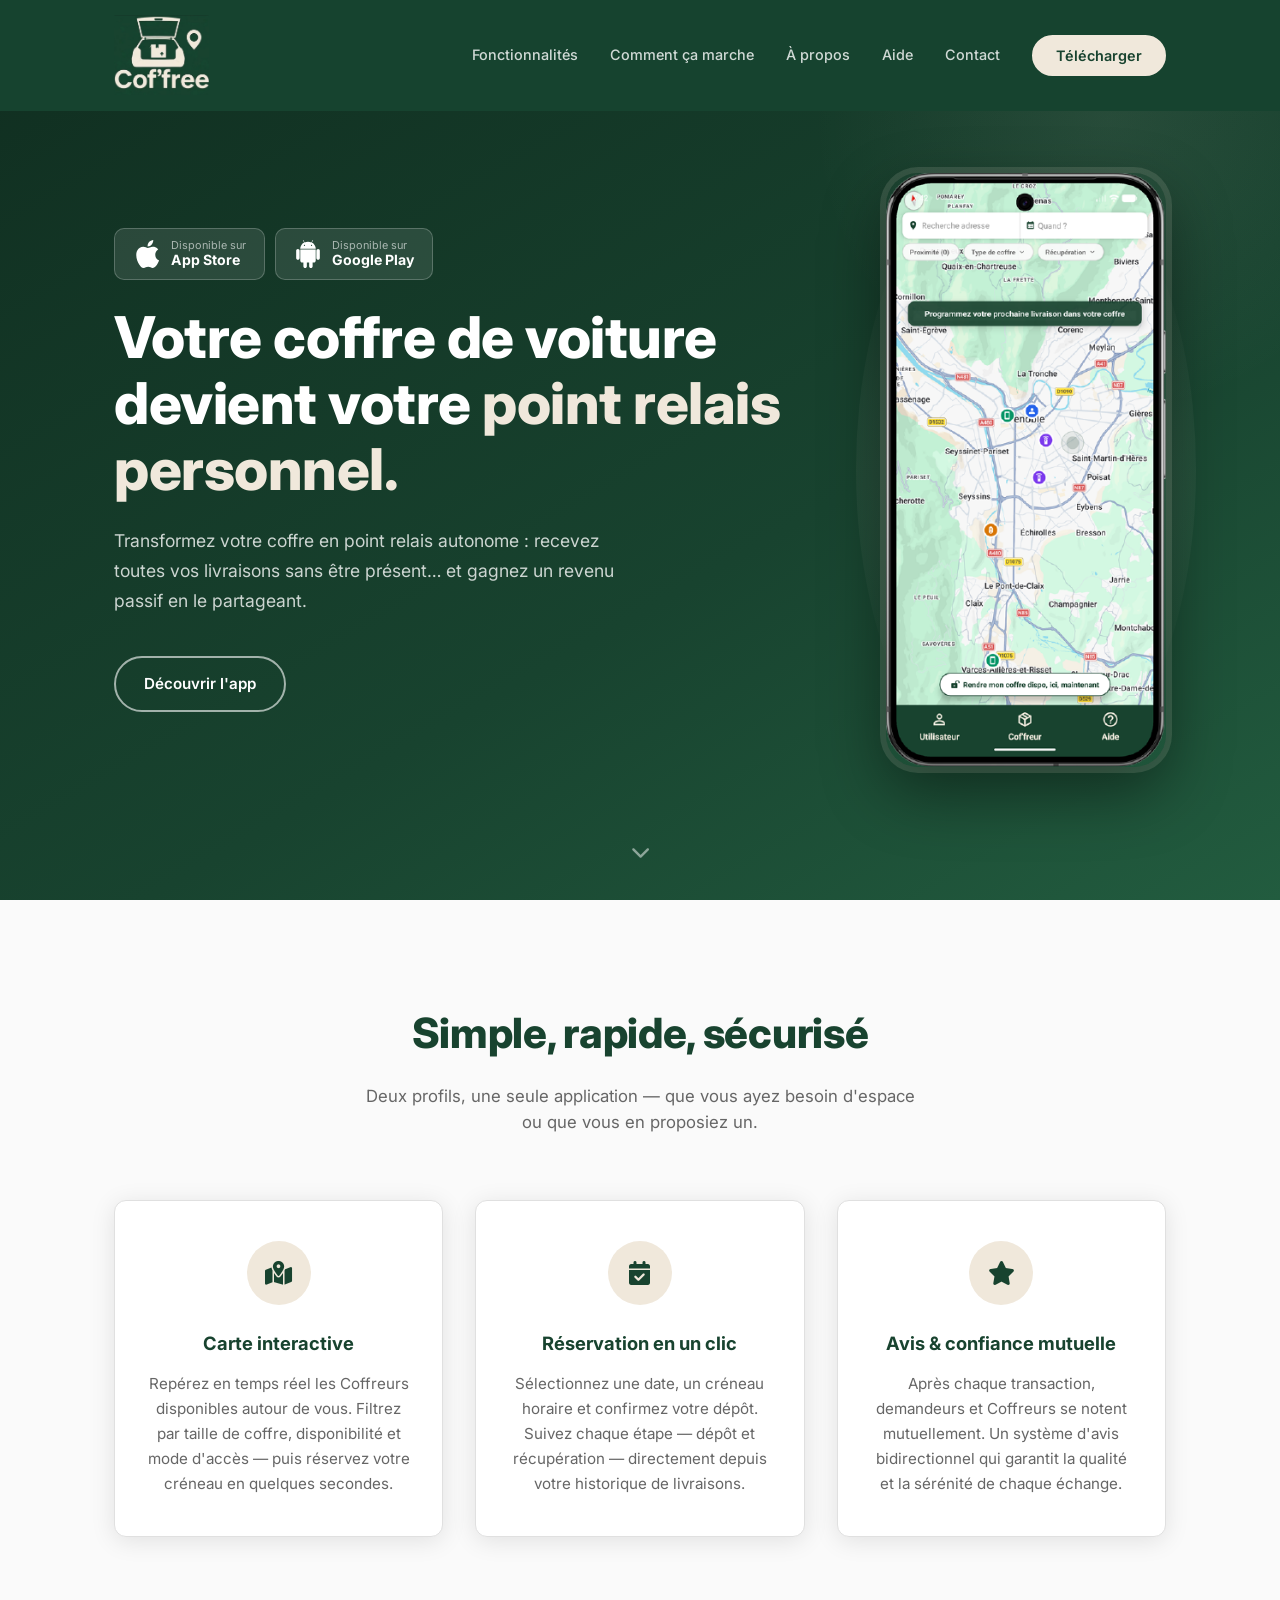
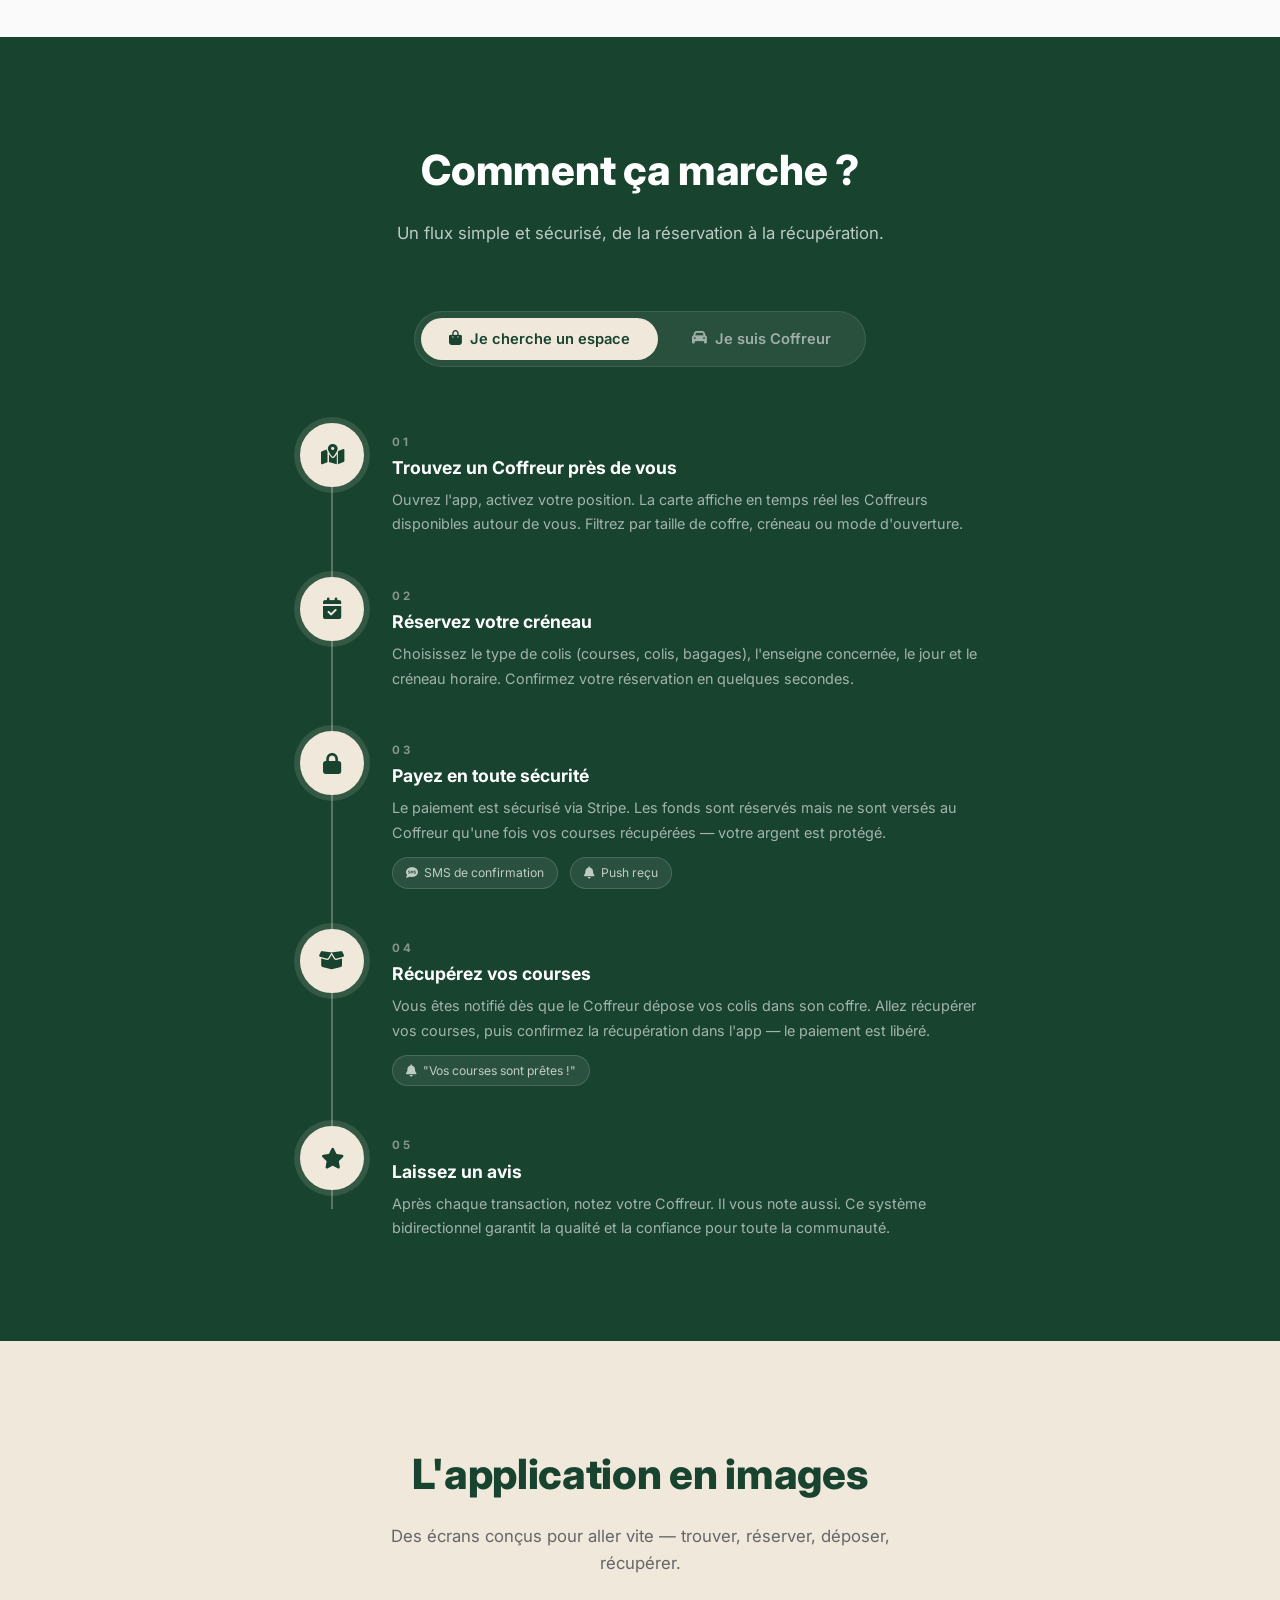
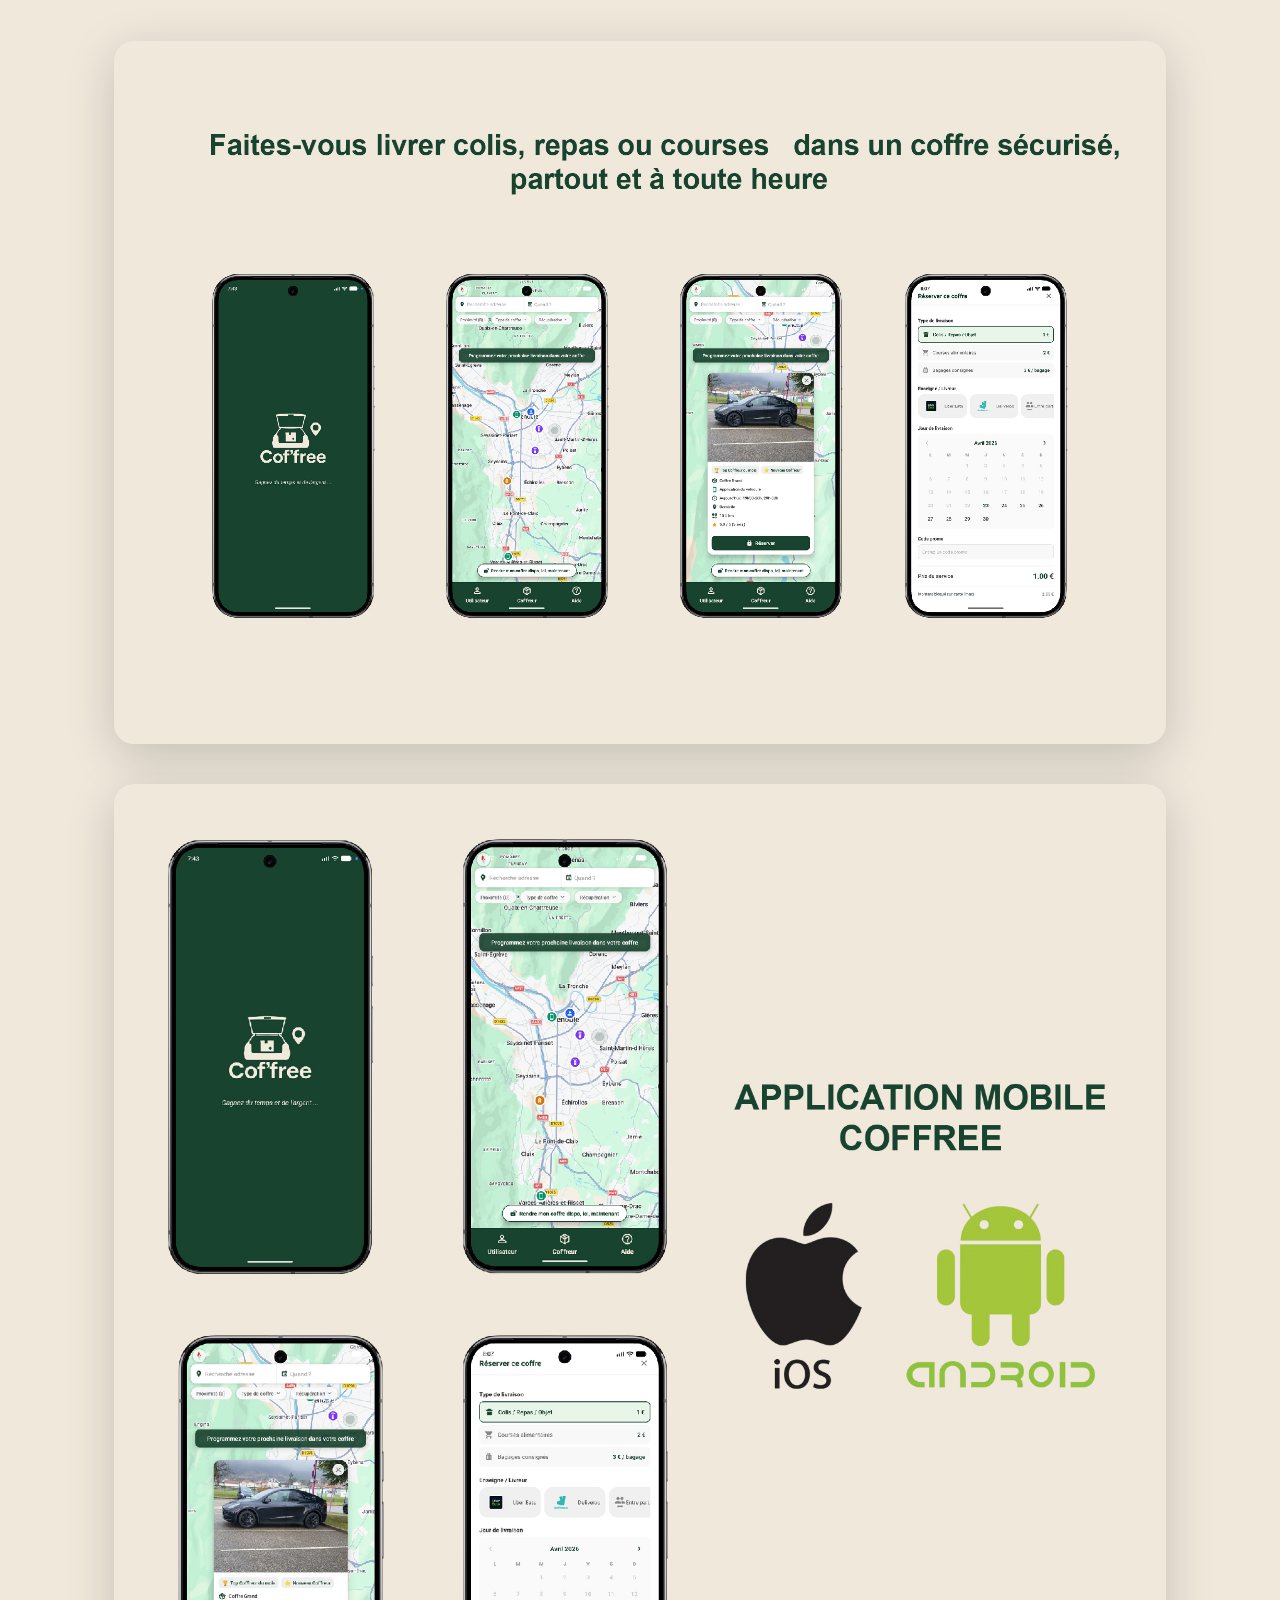
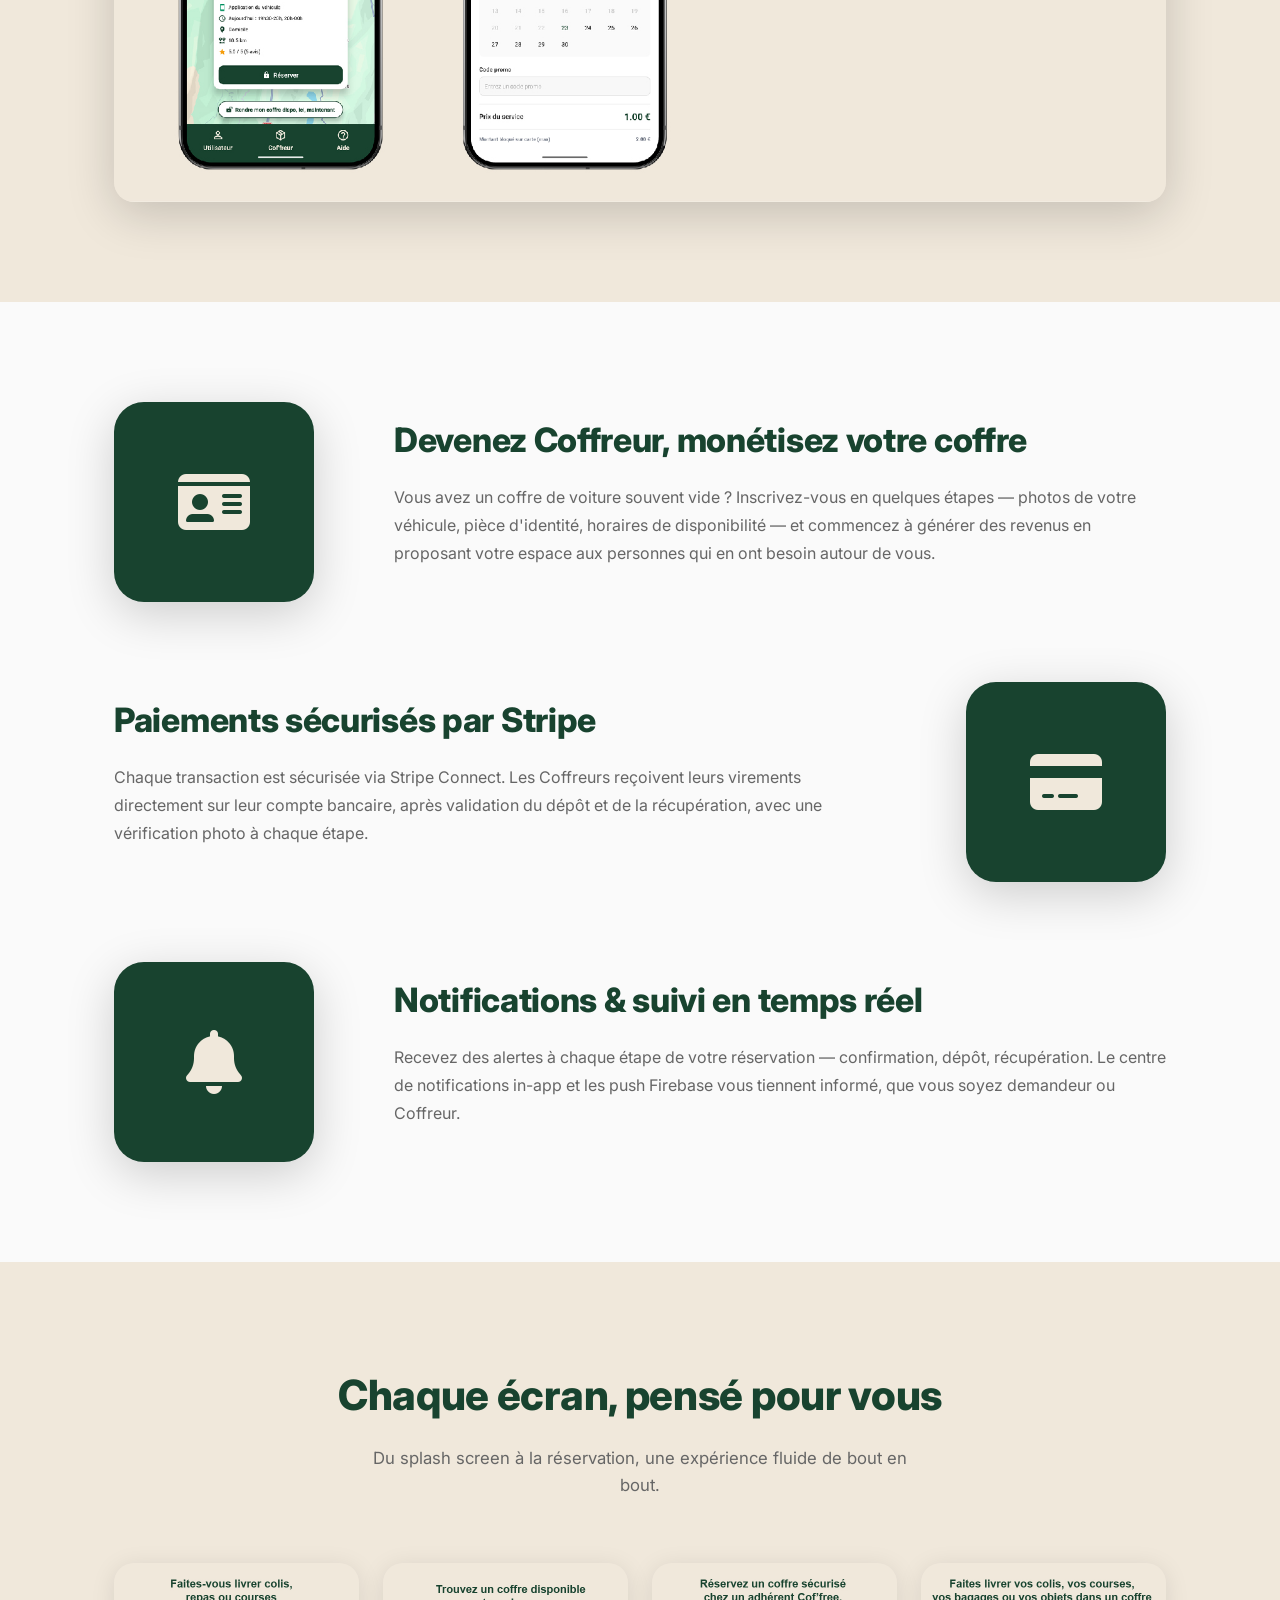
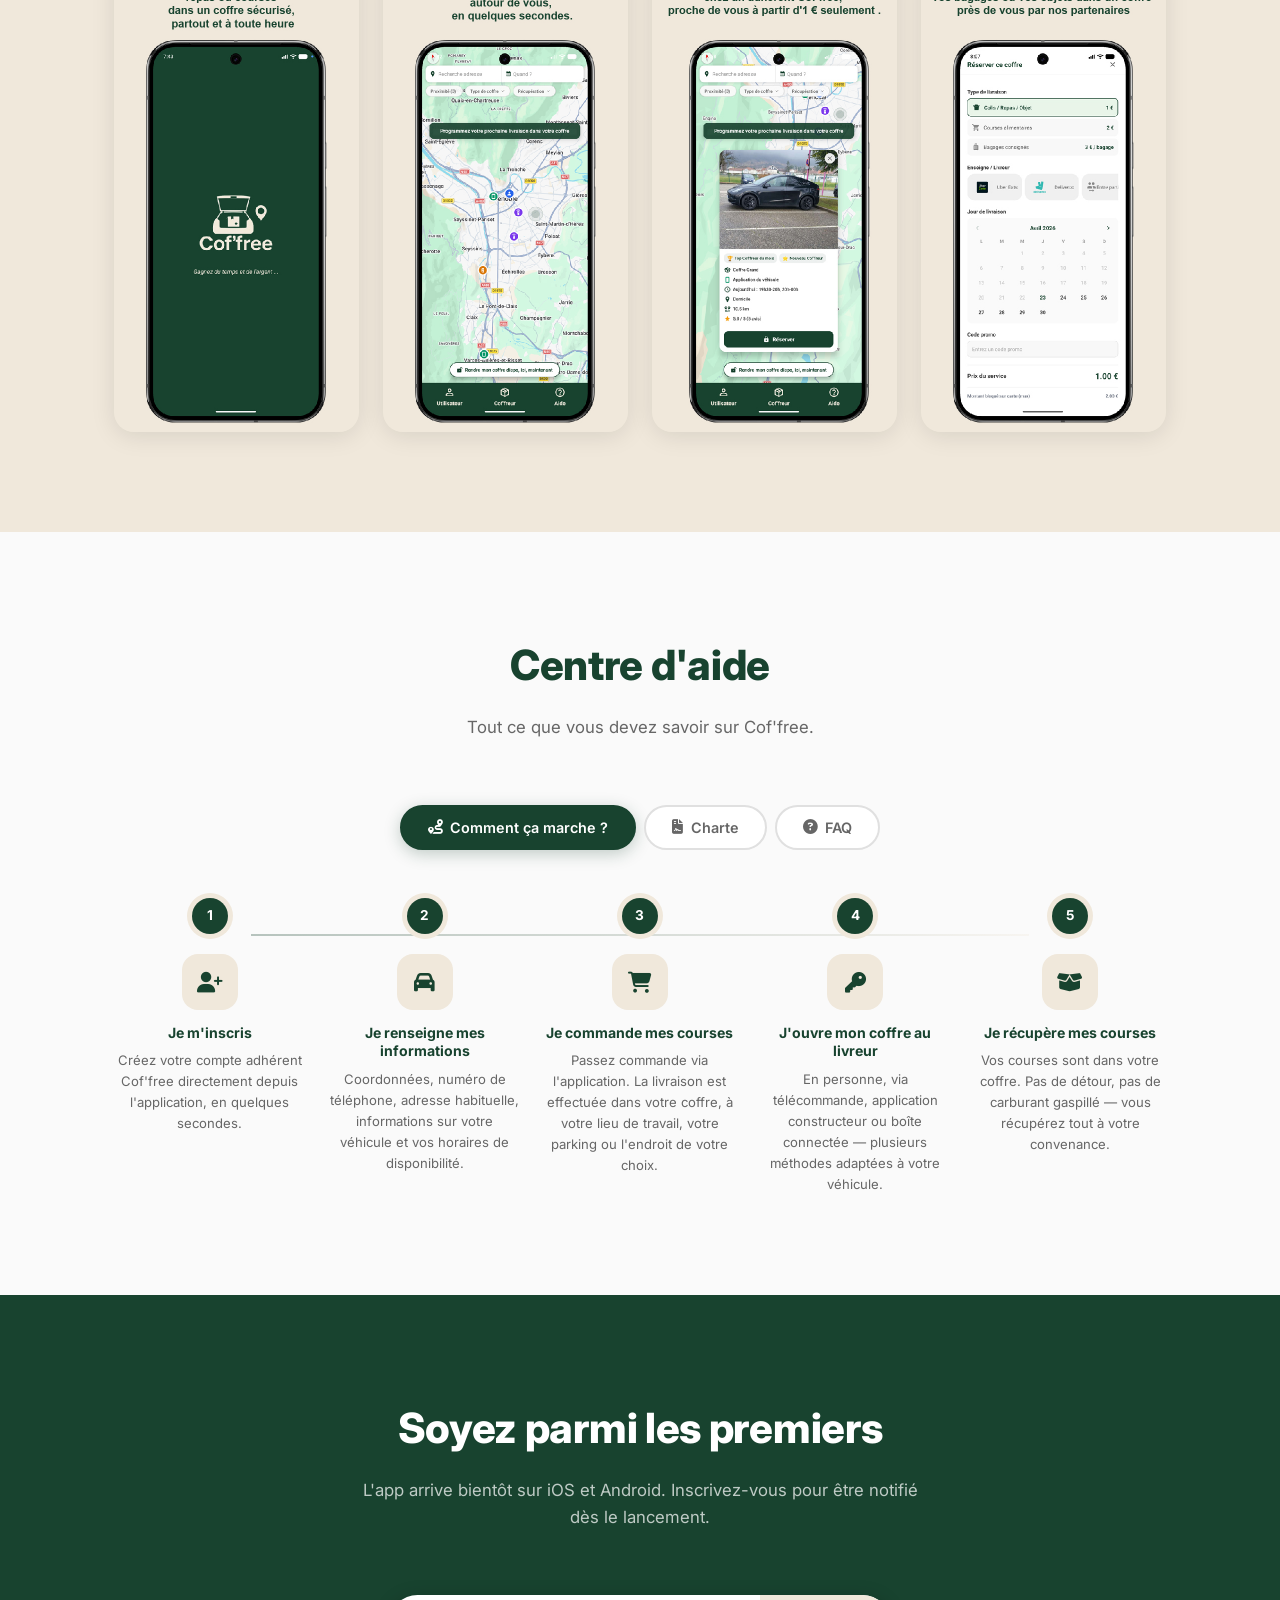
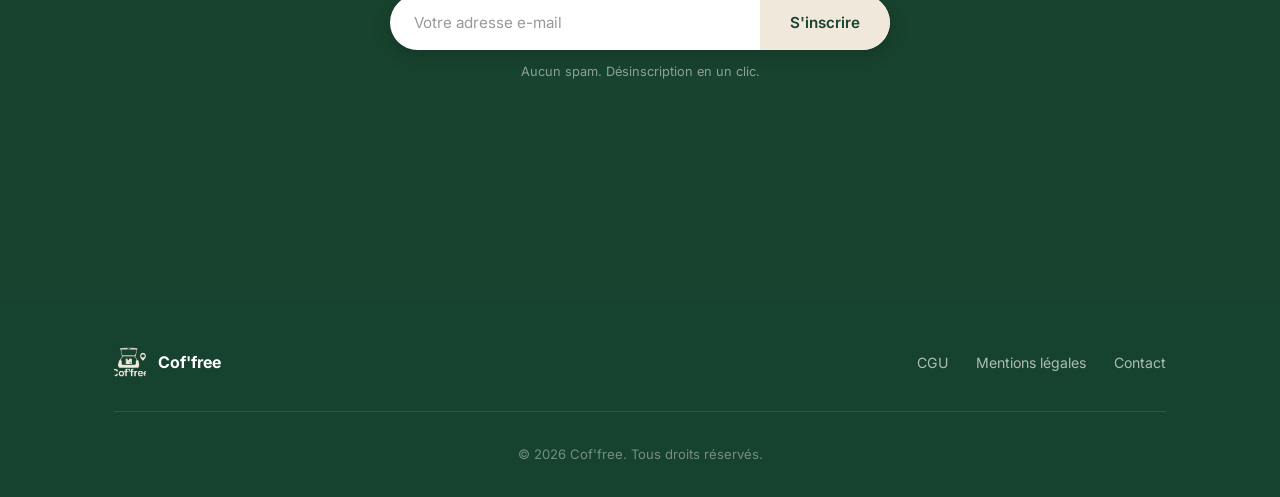
==== index.html @ 8c22b968 "AJOUTS : - Ajoute un script `start-local.sh` pour lancer un serveur HTTP local - Définit le port par" ====
<!DOCTYPE html>
<html lang="fr">
<head>
    <meta charset="UTF-8">
    <meta name="viewport" content="width=device-width, initial-scale=1.0">
    <meta name="description" content="Cof'free — L'application mobile qui connecte les personnes cherchant un espace de stockage temporaire avec des Coffreurs qui monnayent l'espace de leur coffre de voiture.">
    <title>Cof'free — Le coffre de voiture partagé</title>
    <link rel="icon" type="image/svg+xml" href="data:image/svg+xml,%3Csvg xmlns='http://www.w3.org/2000/svg' viewBox='0 0 32 32'%3E%3Crect width='32' height='32' rx='8' fill='%2316432f'/%3E%3Csvg x='4' y='2' width='24' height='28' viewBox='0 0 512 512' fill='%23f0e8db'%3E%3Cpath d='M256,100.174c-46.03,0-83.478,37.448-83.478,83.478S209.97,267.131,256,267.131s83.478-37.448,83.478-83.478S302.03,100.174,256,100.174z M256,233.74c-27.618,0-50.087-22.469-50.087-50.087c0-27.618,22.469-50.087,50.087-50.087c27.618,0,50.087,22.469,50.087,50.087C306.087,211.271,283.618,233.74,256,233.74z'/%3E%3Cpath d='M256,0C154.734,0,72.347,82.387,72.347,183.653c0,70.835,21.232,98.615,169.771,320.928c6.603,9.882,21.148,9.903,27.764,0c149.325-223.389,169.771-250.792,169.771-320.928C439.652,82.387,357.266,0,256,0z M256.001,465.261C122.631,265.788,105.74,241.56,105.74,183.653C105.739,100.799,173.146,33.391,256,33.391s150.261,67.407,150.261,150.261C406.261,239.551,393.41,259.681,256.001,465.261z'/%3E%3C/svg%3E%3C/svg%3E">
    <link rel="preconnect" href="https://fonts.googleapis.com">
    <link rel="preconnect" href="https://fonts.gstatic.com" crossorigin>
    <link href="https://fonts.googleapis.com/css2?family=Inter:wght@300;400;500;600;700;800&display=swap" rel="stylesheet">
    <link rel="stylesheet" href="https://cdnjs.cloudflare.com/ajax/libs/font-awesome/6.5.0/css/all.min.css" integrity="sha512-Avb2QiuDEEvB4bZJYdft2mNjVShBftLdPG8FJ0V7irTLQ8Uo0qcPxh4Plq7G5tGm0rU+1SPhVotteLpBERwTkw==" crossorigin="anonymous" referrerpolicy="no-referrer">
    <link rel="stylesheet" href="assets/css/style.css">
</head>
<body>

    <!-- ===== NAVIGATION ===== -->
    <nav id="nav">
        <div class="nav-inner">
            <a href="#" class="nav-logo">
                <img src="assets/images/logo.jpeg" alt="Cof'free">
            </a>
            <ul class="nav-links">
                <li><a href="#features">Fonctionnalités</a></li>
                <li><a href="#how-it-works">Comment ça marche</a></li>
                <li><a href="#about">À propos</a></li>
                <li><a href="#aide">Aide</a></li>
                <li><a href="#download">Contact</a></li>
            </ul>
            <button id="btn-telecharger" class="btn btn-nav">Télécharger</button>
            <button class="nav-toggle" aria-label="Menu" aria-expanded="false">
                <i class="fas fa-bars"></i>
            </button>
        </div>
    </nav>

    <!-- ===== HERO / BANNER ===== -->
    <section id="banner">
        <div class="banner-inner">
            <div class="banner-text">
                <div class="banner-eyebrow-row">
                    <div class="banner-store-badges">
                        <a href="https://apps.apple.com/fr/app/coffree/id6766796467" class="banner-store-badge" title="Disponible sur App Store" target="_blank" rel="noopener noreferrer">
                            <img src="assets/svg/apple-13.svg" alt="Apple iOS" class="banner-store-icon">
                            <div class="banner-store-text">
                                <small>Disponible sur</small>
                                <strong>App Store</strong>
                            </div>
                        </a>
                        <a href="https://play.google.com/store/apps/details?id=com.Coffree.myapp&hl=fr" class="banner-store-badge" title="Disponible sur Google Play" target="_blank" rel="noopener noreferrer">
                            <img src="assets/svg/android-logo-2.svg" alt="Android" class="banner-store-icon">
                            <div class="banner-store-text">
                                <small>Disponible sur</small>
                                <strong>Google Play</strong>
                            </div>
                        </a>
                    </div>
                </div>
                <h1>Votre coffre de voiture devient votre <span>point relais personnel.</span></h1>
                <p class="banner-sub">Transformez votre coffre en point relais autonome : recevez toutes vos livraisons sans être présent… et gagnez un revenu passif en le partageant.</p>
                <div class="banner-actions">
                    <a href="#features" class="btn btn-outline">Découvrir l'app</a>
                </div>
            </div>
            <div class="banner-visual">
                <div class="hero-screenshot-wrap">
                    <img
                        src="assets/images/visuels%20playstore%20coffree-07.png"
                        alt="Cof'free — carte interactive des Coffreurs"
                        class="hero-screenshot"
                    >
                    <div class="phone-glow"></div>
                </div>
            </div>
        </div>
        <a href="#features" class="scroll-hint"><i class="fas fa-chevron-down"></i></a>
    </section>

    <!-- ===== FEATURES — 3 colonnes ===== -->
    <section id="features" class="section section-light">
        <div class="container">
            <header class="section-header">
                <h2>Simple, rapide, sécurisé</h2>
                <p>Deux profils, une seule application — que vous ayez besoin d'espace ou que vous en proposiez un.</p>
            </header>
            <div class="features-grid">
                <article class="feature-card">
                    <div class="feature-icon"><i class="fas fa-map-marked-alt"></i></div>
                    <h3>Carte interactive</h3>
                    <p>Repérez en temps réel les Coffreurs disponibles autour de vous. Filtrez par taille de coffre, disponibilité et mode d'accès — puis réservez votre créneau en quelques secondes.</p>
                </article>
                <article class="feature-card">
                    <div class="feature-icon"><i class="fas fa-calendar-check"></i></div>
                    <h3>Réservation en un clic</h3>
                    <p>Sélectionnez une date, un créneau horaire et confirmez votre dépôt. Suivez chaque étape — dépôt et récupération — directement depuis votre historique de livraisons.</p>
                </article>
                <article class="feature-card">
                    <div class="feature-icon"><i class="fas fa-star"></i></div>
                    <h3>Avis & confiance mutuelle</h3>
                    <p>Après chaque transaction, demandeurs et Coffreurs se notent mutuellement. Un système d'avis bidirectionnel qui garantit la qualité et la sérénité de chaque échange.</p>
                </article>
            </div>
        </div>
    </section>

    <!-- ===== COMMENT ÇA MARCHE ===== -->
    <section id="how-it-works" class="section section-dark">
        <div class="container">
            <header class="section-header section-header-light">
                <h2>Comment ça marche ?</h2>
                <p>Un flux simple et sécurisé, de la réservation à la récupération.</p>
            </header>

            <div class="flow-tabs" role="tablist">
                <button class="flow-tab active" data-flow="demandeur" role="tab" aria-selected="true">
                    <i class="fas fa-shopping-bag"></i> Je cherche un espace
                </button>
                <button class="flow-tab" data-flow="coffreur" role="tab" aria-selected="false">
                    <i class="fas fa-car"></i> Je suis Coffreur
                </button>
            </div>

            <!-- Flux Demandeur -->
            <div class="flow-steps active" id="flow-demandeur" role="tabpanel">
                <div class="flow-step" data-delay="0">
                    <div class="flow-step-icon"><i class="fas fa-map-marked-alt"></i></div>
                    <div class="flow-step-content">
                        <span class="flow-step-num">01</span>
                        <h3>Trouvez un Coffreur près de vous</h3>
                        <p>Ouvrez l'app, activez votre position. La carte affiche en temps réel les Coffreurs disponibles autour de vous. Filtrez par taille de coffre, créneau ou mode d'ouverture.</p>
                    </div>
                </div>
                <div class="flow-step" data-delay="150">
                    <div class="flow-step-icon"><i class="fas fa-calendar-check"></i></div>
                    <div class="flow-step-content">
                        <span class="flow-step-num">02</span>
                        <h3>Réservez votre créneau</h3>
                        <p>Choisissez le type de colis (courses, colis, bagages), l'enseigne concernée, le jour et le créneau horaire. Confirmez votre réservation en quelques secondes.</p>
                    </div>
                </div>
                <div class="flow-step" data-delay="300">
                    <div class="flow-step-icon"><i class="fas fa-lock"></i></div>
                    <div class="flow-step-content">
                        <span class="flow-step-num">03</span>
                        <h3>Payez en toute sécurité</h3>
                        <p>Le paiement est sécurisé via Stripe. Les fonds sont réservés mais ne sont versés au Coffreur qu'une fois vos courses récupérées — votre argent est protégé.</p>
                        <span class="flow-notif"><i class="fas fa-sms"></i> SMS de confirmation</span>
                        <span class="flow-notif"><i class="fas fa-bell"></i> Push reçu</span>
                    </div>
                </div>
                <div class="flow-step" data-delay="450">
                    <div class="flow-step-icon"><i class="fas fa-box-open"></i></div>
                    <div class="flow-step-content">
                        <span class="flow-step-num">04</span>
                        <h3>Récupérez vos courses</h3>
                        <p>Vous êtes notifié dès que le Coffreur dépose vos colis dans son coffre. Allez récupérer vos courses, puis confirmez la récupération dans l'app — le paiement est libéré.</p>
                        <span class="flow-notif"><i class="fas fa-bell"></i> "Vos courses sont prêtes !"</span>
                    </div>
                </div>
                <div class="flow-step" data-delay="600">
                    <div class="flow-step-icon"><i class="fas fa-star"></i></div>
                    <div class="flow-step-content">
                        <span class="flow-step-num">05</span>
                        <h3>Laissez un avis</h3>
                        <p>Après chaque transaction, notez votre Coffreur. Il vous note aussi. Ce système bidirectionnel garantit la qualité et la confiance pour toute la communauté.</p>
                    </div>
                </div>
            </div>

            <!-- Flux Coffreur -->
            <div class="flow-steps" id="flow-coffreur" role="tabpanel">
                <div class="flow-step" data-delay="0">
                    <div class="flow-step-icon"><i class="fas fa-id-card"></i></div>
                    <div class="flow-step-content">
                        <span class="flow-step-num">01</span>
                        <h3>Inscrivez-vous en quelques étapes</h3>
                        <p>Photos de votre coffre, pièce d'identité, infos véhicule, disponibilités hebdomadaires et coordonnées bancaires via Stripe Connect. Votre dossier est envoyé pour validation.</p>
                    </div>
                </div>
                <div class="flow-step" data-delay="150">
                    <div class="flow-step-icon"><i class="fas fa-toggle-on"></i></div>
                    <div class="flow-step-content">
                        <span class="flow-step-num">02</span>
                        <h3>Activez votre coffre</h3>
                        <p>Une fois validé, activez ou désactivez votre coffre à tout moment depuis votre dashboard. Gérez votre planning hebdomadaire et ajoutez des créneaux exceptionnels ponctuels.</p>
                    </div>
                </div>
                <div class="flow-step" data-delay="300">
                    <div class="flow-step-icon"><i class="fas fa-bell"></i></div>
                    <div class="flow-step-content">
                        <span class="flow-step-num">03</span>
                        <h3>Recevez une réservation</h3>
                        <p>Un Demandeur réserve votre coffre. Vous êtes alerté instantanément. Consultez le détail de la livraison — jour, créneau, type de colis — directement dans l'application.</p>
                        <span class="flow-notif"><i class="fas fa-bell"></i> "Nouvelle réservation !"</span>
                        <span class="flow-notif"><i class="fas fa-sms"></i> SMS reçu</span>
                    </div>
                </div>
                <div class="flow-step" data-delay="450">
                    <div class="flow-step-icon"><i class="fas fa-box"></i></div>
                    <div class="flow-step-content">
                        <span class="flow-step-num">04</span>
                        <h3>Déposez les colis dans votre coffre</h3>
                        <p>Récupérez les courses, déposez-les dans votre coffre et validez le dépôt dans l'app avec une photo de confirmation. Le Demandeur est automatiquement prévenu.</p>
                    </div>
                </div>
                <div class="flow-step" data-delay="600">
                    <div class="flow-step-icon"><i class="fas fa-money-bill-wave"></i></div>
                    <div class="flow-step-content">
                        <span class="flow-step-num">05</span>
                        <h3>Recevez votre paiement</h3>
                        <p>Dès que le Demandeur confirme la récupération, le paiement Stripe est libéré automatiquement sur votre compte bancaire. Suivez vos revenus depuis votre dashboard.</p>
                        <span class="flow-notif"><i class="fas fa-money-bill-wave"></i> "Paiement libéré ! 💰"</span>
                    </div>
                </div>
            </div>
        </div>
    </section>

    <!-- ===== GRANDES IMAGES APP ===== -->
    <section id="app-preview" class="section section-beige">
        <div class="container">
            <header class="section-header">
                <h2>L'application en images</h2>
                <p>Des écrans conçus pour aller vite — trouver, réserver, déposer, récupérer.</p>
            </header>
            <div class="preview-large">
                <figure class="preview-large-item">
                    <img
                        src="assets/images/pr%C3%A9sentation/visuels%20en%20grand%20coffree-05.jpg"
                        alt="Cof'free — Faites-vous livrer colis, repas ou courses dans un coffre sécurisé"
                        loading="lazy"
                    >
                </figure>
                <figure class="preview-large-item">
                    <img
                        src="assets/images/pr%C3%A9sentation/visuels%20en%20grand%20coffree-06.jpg"
                        alt="Cof'free — Application mobile iOS et Android"
                        loading="lazy"
                    >
                </figure>
            </div>
        </div>
    </section>

    <!-- ===== HIGHLIGHTS — alternance gauche / droite ===== -->
    <section id="about" class="section section-light">
        <div class="container">

            <div class="highlight-row">
                <div class="highlight-visual">
                    <div class="highlight-card">
                        <i class="fas fa-id-card"></i>
                    </div>
                </div>
                <div class="highlight-text">
                    <h2>Devenez Coffreur, monétisez votre coffre</h2>
                    <p>Vous avez un coffre de voiture souvent vide ? Inscrivez-vous en quelques étapes — photos de votre véhicule, pièce d'identité, horaires de disponibilité — et commencez à générer des revenus en proposant votre espace aux personnes qui en ont besoin autour de vous.</p>
                </div>
            </div>

            <div class="highlight-row reverse">
                <div class="highlight-visual">
                    <div class="highlight-card">
                        <i class="fas fa-credit-card"></i>
                    </div>
                </div>
                <div class="highlight-text">
                    <h2>Paiements sécurisés par Stripe</h2>
                    <p>Chaque transaction est sécurisée via Stripe Connect. Les Coffreurs reçoivent leurs virements directement sur leur compte bancaire, après validation du dépôt et de la récupération, avec une vérification photo à chaque étape.</p>
                </div>
            </div>

            <div class="highlight-row">
                <div class="highlight-visual">
                    <div class="highlight-card">
                        <i class="fas fa-bell"></i>
                    </div>
                </div>
                <div class="highlight-text">
                    <h2>Notifications & suivi en temps réel</h2>
                    <p>Recevez des alertes à chaque étape de votre réservation — confirmation, dépôt, récupération. Le centre de notifications in-app et les push Firebase vous tiennent informé, que vous soyez demandeur ou Coffreur.</p>
                </div>
            </div>


        </div>
    </section>

    <!-- ===== SCREENSHOTS PETITS ===== -->
    <section id="screenshots" class="section section-beige">
        <div class="container">
            <header class="section-header">
                <h2>Chaque écran, pensé pour vous</h2>
                <p>Du splash screen à la réservation, une expérience fluide de bout en bout.</p>
            </header>
            <div class="screenshots-row">
                <figure class="screenshot-item">
                    <img
                        src="assets/images/pr%C3%A9sentation/visuels%20playstore%20coffree-01.jpg"
                        alt="Cof'free — écran d'accueil"
                        loading="lazy"
                    >
                </figure>
                <figure class="screenshot-item">
                    <img
                        src="assets/images/pr%C3%A9sentation/visuels%20playstore%20coffree-02.jpg"
                        alt="Cof'free — carte des Coffreurs"
                        loading="lazy"
                    >
                </figure>
                <figure class="screenshot-item">
                    <img
                        src="assets/images/pr%C3%A9sentation/visuels%20playstore%20coffree-03.jpg"
                        alt="Cof'free — détail d'un coffre"
                        loading="lazy"
                    >
                </figure>
                <figure class="screenshot-item">
                    <img
                        src="assets/images/pr%C3%A9sentation/visuels%20playstore%20coffree-04.jpg"
                        alt="Cof'free — réservation"
                        loading="lazy"
                    >
                </figure>
            </div>
        </div>
    </section>

    <!-- ===== AIDE — 3 ONGLETS ===== -->
    <section id="aide" class="section section-light">
        <div class="container">
            <header class="section-header">
                <h2>Centre d'aide</h2>
                <p>Tout ce que vous devez savoir sur Cof'free.</p>
            </header>

            <div class="help-tabs" role="tablist">
                <button class="help-tab active" data-help="howto" role="tab" aria-selected="true">
                    <i class="fas fa-route"></i> Comment ça marche ?
                </button>
                <button class="help-tab" data-help="charte" role="tab" aria-selected="false">
                    <i class="fas fa-file-contract"></i> Charte
                </button>
                <button class="help-tab" data-help="faq" role="tab" aria-selected="false">
                    <i class="fas fa-question-circle"></i> FAQ
                </button>
            </div>

            <!-- ===== ONGLET 1 : Comment ça marche ? ===== -->
            <div class="help-panel active" id="help-howto" role="tabpanel">
                <div class="howto-steps">

                    <div class="howto-step">
                        <div class="howto-num">1</div>
                        <div class="howto-body">
                            <div class="howto-icon"><i class="fas fa-user-plus"></i></div>
                            <h3>Je m'inscris</h3>
                            <p>Créez votre compte adhérent Cof'free directement depuis l'application, en quelques secondes.</p>
                        </div>
                    </div>

                    <div class="howto-step">
                        <div class="howto-num">2</div>
                        <div class="howto-body">
                            <div class="howto-icon"><i class="fas fa-car"></i></div>
                            <h3>Je renseigne mes informations</h3>
                            <p>Coordonnées, numéro de téléphone, adresse habituelle, informations sur votre véhicule et vos horaires de disponibilité.</p>
                        </div>
                    </div>

                    <div class="howto-step">
                        <div class="howto-num">3</div>
                        <div class="howto-body">
                            <div class="howto-icon"><i class="fas fa-shopping-cart"></i></div>
                            <h3>Je commande mes courses</h3>
                            <p>Passez commande via l'application. La livraison est effectuée dans votre coffre, à votre lieu de travail, votre parking ou l'endroit de votre choix.</p>
                        </div>
                    </div>

                    <div class="howto-step">
                        <div class="howto-num">4</div>
                        <div class="howto-body">
                            <div class="howto-icon"><i class="fas fa-key"></i></div>
                            <h3>J'ouvre mon coffre au livreur</h3>
                            <p>En personne, via télécommande, application constructeur ou boîte connectée — plusieurs méthodes adaptées à votre véhicule.</p>
                        </div>
                    </div>

                    <div class="howto-step">
                        <div class="howto-num">5</div>
                        <div class="howto-body">
                            <div class="howto-icon"><i class="fas fa-box-open"></i></div>
                            <h3>Je récupère mes courses</h3>
                            <p>Vos courses sont dans votre coffre. Pas de détour, pas de carburant gaspillé — vous récupérez tout à votre convenance.</p>
                        </div>
                    </div>

                </div>
            </div>

            <!-- ===== ONGLET 2 : Charte ===== -->
            <div class="help-panel" id="help-charte" role="tabpanel">
                <div class="charte-grid">

                    <div class="charte-card">
                        <div class="charte-card-header">
                            <span class="charte-emoji">🚗</span>
                            <h3>Avant mes livraisons</h3>
                        </div>
                        <ul class="charte-list">
                            <li>
                                <strong>Je fournis des informations exactes</strong>
                                <span>1 seul compte par personne, identité réelle, infos véhicule fiables et à jour.</span>
                            </li>
                            <li>
                                <strong>Je prépare mon véhicule</strong>
                                <span>Coffre vidé et accessible, ouverture à distance activée et fonctionnelle.</span>
                            </li>
                            <li>
                                <strong>Je choisis un emplacement adapté</strong>
                                <span>Stationnement autorisé, sécurisé et facilement accessible pour le livreur.</span>
                            </li>
                        </ul>
                    </div>

                    <div class="charte-card">
                        <div class="charte-card-header">
                            <span class="charte-emoji">📦</span>
                            <h3>Pendant mes livraisons</h3>
                        </div>
                        <ul class="charte-list">
                            <li>
                                <strong>Je respecte les créneaux</strong>
                                <span>Véhicule disponible à l'heure, mise à jour immédiate en cas de déplacement.</span>
                            </li>
                            <li>
                                <strong>Je facilite le travail du livreur</strong>
                                <span>Instructions claires dans l'app, coffre vidé et prêt à recevoir la commande.</span>
                            </li>
                            <li>
                                <strong>Je respecte la confidentialité</strong>
                                <span>Pas de contact direct avec le livreur en dehors du cadre de la livraison.</span>
                            </li>
                        </ul>
                    </div>

                    <div class="charte-card">
                        <div class="charte-card-header">
                            <span class="charte-emoji">🔒</span>
                            <h3>Après mes livraisons</h3>
                        </div>
                        <ul class="charte-list">
                            <li>
                                <strong>Je vérifie ma commande rapidement</strong>
                                <span>Confirmation dans l'app, tout incident signalé directement au commerçant.</span>
                            </li>
                            <li>
                                <strong>Je respecte les livreurs</strong>
                                <span>Évaluation honnête et compréhension de leur procédure de livraison.</span>
                            </li>
                            <li>
                                <strong>Je protège les données des livreurs</strong>
                                <span>Aucune conservation d'informations personnelles hors de l'application.</span>
                            </li>
                        </ul>
                    </div>

                    <div class="charte-card">
                        <div class="charte-card-header">
                            <span class="charte-emoji">🛡️</span>
                            <h3>Sécurité et responsabilité</h3>
                        </div>
                        <ul class="charte-list">
                            <li>
                                <strong>Je suis responsable de mon véhicule</strong>
                                <span>Coffre en bon état, chaîne du froid maintenue pour les produits surgelés.</span>
                            </li>
                            <li>
                                <strong>Je respecte les règles du site</strong>
                                <span>Règlement de l'entreprise, du campus ou du parking respecté en tout temps.</span>
                            </li>
                        </ul>
                    </div>

                </div>
            </div>

            <!-- ===== ONGLET 3 : FAQ ===== -->
            <div class="help-panel" id="help-faq" role="tabpanel">
                <div class="faq-list">

                    <details class="faq-item">
                        <summary><span>Comment fonctionne Cof'free ?</span><i class="fas fa-chevron-down"></i></summary>
                        <div class="faq-body">
                            <p>Cof'free met en relation des personnes cherchant un espace de stockage temporaire pour leurs courses ou colis avec des Coffreurs — des propriétaires de coffres de voiture qui monnayent leur espace inutilisé. Vous réservez un créneau, le Coffreur dépose vos courses dans son coffre, et vous les récupérez à votre convenance.</p>
                        </div>
                    </details>

                    <details class="faq-item">
                        <summary><span>Comment le livreur a-t-il accès à mon coffre ?</span><i class="fas fa-chevron-down"></i></summary>
                        <div class="faq-body">
                            <p>Plusieurs méthodes sont disponibles selon votre véhicule :</p>
                            <ul>
                                <li><strong>En personne</strong> — vous êtes présent pour ouvrir vous-même.</li>
                                <li><strong>Télécommande</strong> — vous ouvrez à distance via votre télécommande.</li>
                                <li><strong>Application constructeur</strong> — via l'app officielle de votre marque (Tesla, BMW, etc.).</li>
                                <li><strong>Boîte connectée</strong> — un dispositif tiers installé sur votre véhicule.</li>
                                <li><strong>Accès partagé</strong> — vous déléguez temporairement l'accès via l'application.</li>
                            </ul>
                        </div>
                    </details>

                    <details class="faq-item">
                        <summary><span>Comment le livreur sait-il quelle méthode utiliser ?</span><i class="fas fa-chevron-down"></i></summary>
                        <div class="faq-body">
                            <p>Lors de votre inscription, vous renseignez votre méthode d'ouverture préférée dans votre profil. Ces informations sont transmises au Coffreur au moment de la livraison.</p>
                        </div>
                    </details>

                    <details class="faq-item">
                        <summary><span>Est-ce sécurisé ?</span><i class="fas fa-chevron-down"></i></summary>
                        <div class="faq-body">
                            <p>Oui. Tous les Coffreurs sont vérifiés (pièce d'identité, véhicule). Les paiements sont sécurisés via Stripe. L'accès à votre coffre n'est accordé que pendant le créneau réservé, et une photo de confirmation est prise à chaque dépôt.</p>
                        </div>
                    </details>

                    <details class="faq-item">
                        <summary><span>Dois-je être près de ma voiture ?</span><i class="fas fa-chevron-down"></i></summary>
                        <div class="faq-body">
                            <p>Pas nécessairement. Si vous utilisez une méthode d'ouverture à distance (app constructeur, boîte connectée), vous pouvez ouvrir votre coffre depuis n'importe où. Si vous optez pour la présence physique, il faudra simplement être disponible sur le créneau choisi.</p>
                        </div>
                    </details>

                    <details class="faq-item">
                        <summary><span>Comment le livreur trouve mon véhicule ?</span><i class="fas fa-chevron-down"></i></summary>
                        <div class="faq-body">
                            <p>Vous renseignez dans l'app l'emplacement exact de votre véhicule (adresse, parking, étage, numéro de place). Ces informations sont communiquées au Coffreur au moment de la livraison.</p>
                        </div>
                    </details>

                    <details class="faq-item">
                        <summary><span>Que se passe-t-il si je déplace ma voiture ?</span><i class="fas fa-chevron-down"></i></summary>
                        <div class="faq-body">
                            <p>Mettez à jour l'emplacement de votre véhicule dans l'app dès que possible. En cas d'indisponibilité, signalez-le avant le créneau pour éviter tout problème. Le Coffreur sera notifié automatiquement.</p>
                        </div>
                    </details>

                    <details class="faq-item">
                        <summary><span>Le livreur peut-il voir mes informations personnelles ?</span><i class="fas fa-chevron-down"></i></summary>
                        <div class="faq-body">
                            <p>Non. Le Coffreur n'a accès qu'aux informations strictement nécessaires à la livraison : emplacement du véhicule, méthode d'ouverture et créneau horaire. Vos données personnelles sont protégées conformément au RGPD.</p>
                        </div>
                    </details>

                    <details class="faq-item">
                        <summary><span>Que faire si mon coffre est plein avant la livraison ?</span><i class="fas fa-chevron-down"></i></summary>
                        <div class="faq-body">
                            <p>Videz votre coffre avant le créneau de livraison. Si ce n'est pas possible, signalez-le dans l'app pour modifier ou annuler la réservation. Des annulations répétées peuvent impacter votre évaluation.</p>
                        </div>
                    </details>

                    <details class="faq-item">
                        <summary><span>Puis-je recevoir des produits frais ou surgelés ?</span><i class="fas fa-chevron-down"></i></summary>
                        <div class="faq-body">
                            <p>Oui, sous conditions. Vous êtes responsable du maintien de la chaîne du froid dans votre coffre. Assurez-vous d'être disponible rapidement après la livraison pour récupérer vos produits frais ou congelés.</p>
                        </div>
                    </details>

                    <details class="faq-item">
                        <summary><span>Que faire en cas de problème avec ma commande ?</span><i class="fas fa-chevron-down"></i></summary>
                        <div class="faq-body">
                            <p>Signalez le problème directement depuis l'app via la section Litige. Décrivez l'incident et joignez des photos si nécessaire. Notre équipe examine chaque litige sous 48h et un remboursement Stripe est possible si le problème est avéré.</p>
                        </div>
                    </details>

                </div>
            </div>

        </div>
    </section>

    <!-- ===== DOWNLOAD / INSCRIPTION CTA ===== -->
    <section id="download" class="section section-dark">
        <div class="container">
            <header class="section-header section-header-light">
                <h2>Soyez parmi les premiers</h2>
                <p>L'app arrive bientôt sur iOS et Android. Inscrivez-vous pour être notifié dès le lancement.</p>
            </header>
            <form class="signup-form" id="signupForm" novalidate>
                <div class="signup-fields">
                    <input type="email" name="email" placeholder="Votre adresse e-mail" required autocomplete="email">
                    <button type="submit" class="btn btn-cta">S'inscrire</button>
                </div>
                <p class="signup-note">Aucun spam. Désinscription en un clic.</p>
            </form>
            <div class="store-badges">
                <a href="https://apps.apple.com/fr/app/coffree/id6766796467" class="store-badge" title="Disponible sur App Store" target="_blank" rel="noopener noreferrer">
                    <img src="assets/svg/apple-13.svg" alt="Apple iOS" class="store-icon">
                    <div class="store-text">
                        <small>Disponible sur</small>
                        <strong>App Store</strong>
                    </div>
                </a>
                <a href="https://play.google.com/store/apps/details?id=com.Coffree.myapp&hl=fr" class="store-badge" title="Disponible sur Google Play" target="_blank" rel="noopener noreferrer">
                    <img src="assets/svg/android-logo-2.svg" alt="Android" class="store-icon">
                    <div class="store-text">
                        <small>Disponible sur</small>
                        <strong>Google Play</strong>
                    </div>
                </a>
            </div>
        </div>
    </section>

    <!-- ===== FOOTER ===== -->
    <footer id="footer">
        <div class="container">
            <div class="footer-inner">
                <div class="footer-brand">
                    <img src="assets/images/logo.jpeg" alt="Cof'free" class="footer-logo">
                    <span>Cof'free</span>
                </div>
                <ul class="footer-links">
                    <li><a href="policy.html">CGU</a></li>
                    <li><a href="#">Mentions légales</a></li>
                    <li><a href="#download">Contact</a></li>
                </ul>
            </div>
            <p class="footer-copy">&copy; 2026 Cof'free. Tous droits réservés.</p>
        </div>
    </footer>

    <!-- Mobile Nav Panel -->
    <div id="navPanel" aria-hidden="true">
        <div class="navpanel-inner">
            <button class="navpanel-close" aria-label="Fermer le menu"><i class="fas fa-times"></i></button>
            <nav>
                <a href="#features">Fonctionnalités</a>
                <a href="#how-it-works">Comment ça marche</a>
                <a href="#about">À propos</a>
                <a href="#aide">Aide</a>
                <a href="#download">Contact</a>
                <button id="btn-telecharger-mobile" class="navpanel-cta">Télécharger</button>
            </nav>
        </div>
    </div>
    <div id="navOverlay"></div>

    <!-- Modal Télécharger -->
    <div id="modal-telecharger" class="modal-overlay" role="dialog" aria-modal="true" aria-labelledby="modal-title">
        <div class="modal-box">
            <button class="modal-close" id="modal-close-btn" aria-label="Fermer">&times;</button>
            <p id="modal-title" class="modal-title">Vous souhaitez l'application sur&nbsp;?</p>
            <div class="modal-store-badges">
                <a href="https://apps.apple.com/fr/app/coffree/id6766796467" class="banner-store-badge" title="Disponible sur App Store" target="_blank" rel="noopener noreferrer">
                    <img src="assets/svg/apple-13.svg" alt="Apple iOS" class="banner-store-icon">
                    <div class="banner-store-text">
                        <small>Disponible sur</small>
                        <strong>App Store</strong>
                    </div>
                </a>
                <a href="https://play.google.com/store/apps/details?id=com.Coffree.myapp&hl=fr" class="banner-store-badge" title="Disponible sur Google Play" target="_blank" rel="noopener noreferrer">
                    <img src="assets/svg/android-logo-2.svg" alt="Android" class="banner-store-icon">
                    <div class="banner-store-text">
                        <small>Disponible sur</small>
                        <strong>Google Play</strong>
                    </div>
                </a>
            </div>
        </div>
    </div>

    <script src="assets/js/main.js"></script>
</body>
</html>
---- assets/css/style.css ----
/* =============================================
   COF'FREE — CSS
   Charte : #18432f (vert), #f0e8db (beige)
   Inspiré du template Alpha par HTML5 UP
   ============================================= */

/* === RESET & BASE === */
*, *::before, *::after {
    margin: 0;
    padding: 0;
    box-sizing: border-box;
}

:root {
    --primary:      #18432f;
    --primary-dark: #102e20;
    --primary-light:#225c3f;
    --secondary:    #f0e8db;
    --white:        #ffffff;
    --black:        #000000;
    --bg:           #fafafa;
    --border:       #e0e0e0;
    --text-dark:    #333333;
    --grey:         #999999;
    --dark-grey:    #666666;
    --light-grey:   #cccccc;
    --highlight:    #FFD700;
    --error:        #b00020;
    --radius:       12px;
    --shadow:       0 4px 24px rgba(0,0,0,0.10);
    --shadow-lg:    0 12px 48px rgba(0,0,0,0.18);
    --transition:   0.3s ease;
}

html {
    scroll-behavior: smooth;
}

body {
    font-family: 'Inter', 'Segoe UI', sans-serif;
    background: var(--bg);
    color: var(--text-dark);
    font-size: 16px;
    line-height: 1.6;
    overflow-x: hidden;
}

img { max-width: 100%; display: block; }
a { text-decoration: none; color: inherit; }
ul { list-style: none; }

/* =============================================
   UTILITAIRES
   ============================================= */

.container {
    width: 100%;
    max-width: 1100px;
    margin: 0 auto;
    padding: 0 24px;
}

/* Boutons */
.btn {
    display: inline-flex;
    align-items: center;
    gap: 8px;
    padding: 14px 28px;
    border-radius: 50px;
    font-family: inherit;
    font-size: 0.95rem;
    font-weight: 600;
    cursor: pointer;
    border: 2px solid transparent;
    transition: background var(--transition), color var(--transition),
                border-color var(--transition), transform var(--transition),
                box-shadow var(--transition);
}

.btn:focus-visible {
    outline: 3px solid var(--highlight);
    outline-offset: 3px;
}

.btn-primary {
    background: var(--primary);
    color: var(--white);
    border-color: var(--primary);
}
.btn-primary:hover {
    background: var(--primary-dark);
    border-color: var(--primary-dark);
    transform: translateY(-2px);
    box-shadow: 0 6px 20px rgba(24,67,47,0.35);
}

.btn-outline {
    background: transparent;
    color: var(--white);
    border-color: rgba(255,255,255,0.6);
}
.btn-outline:hover {
    background: rgba(255,255,255,0.12);
    border-color: var(--white);
    transform: translateY(-2px);
}

.btn-nav {
    background: var(--secondary);
    color: var(--primary);
    border-color: var(--secondary);
    padding: 10px 22px;
    font-size: 0.9rem;
}
.btn-nav:hover {
    background: var(--white);
    border-color: var(--white);
}

.btn-cta {
    background: var(--secondary);
    color: var(--primary);
    border-color: var(--secondary);
    white-space: nowrap;
}
.btn-cta:hover {
    background: var(--white);
    border-color: var(--white);
    transform: translateY(-2px);
}

/* =============================================
   NAVIGATION
   ============================================= */

#nav {
    position: fixed;
    top: 0; left: 0; right: 0;
    z-index: 1000;
    background: #16432f;
    backdrop-filter: blur(8px);
    border-bottom: 1px solid transparent;
    transition: border-color var(--transition);
}
#nav.scrolled {
    border-bottom-color: rgba(240,232,219,0.55);
}

.nav-inner {
    display: flex;
    align-items: center;
    gap: 32px;
    height: 110px;
    max-width: 1100px;
    margin: 0 auto;
    padding: 0 24px;
}

.nav-logo {
    display: flex;
    align-items: center;
    gap: 12px;
    flex-shrink: 0;
}
.nav-logo img {
    width: 95px;
    height: 95px;
    border-radius: 10px;
    object-fit: contain;
}
.nav-logo span {
    font-size: 1.2rem;
    font-weight: 700;
    color: var(--white);
    letter-spacing: 0.5px;
}

.nav-links {
    display: flex;
    align-items: center;
    gap: 32px;
    margin-left: auto;
}
.nav-links a {
    color: rgba(255,255,255,0.80);
    font-size: 0.9rem;
    font-weight: 500;
    transition: color var(--transition);
}
.nav-links a:hover { color: var(--white); }

.nav-toggle {
    display: none;
    background: none;
    border: none;
    color: var(--white);
    font-size: 1.4rem;
    cursor: pointer;
    margin-left: auto;
    padding: 4px;
}

/* =============================================
   HERO / BANNER
   ============================================= */

#banner {
    position: relative;
    min-height: 100vh;
    background: linear-gradient(150deg, var(--primary-dark) 0%, var(--primary) 60%, var(--primary-light) 100%);
    display: flex;
    align-items: center;
    padding: 120px 0 80px;
    overflow: hidden;
}

#banner::before {
    content: '';
    position: absolute;
    top: -20%; right: -10%;
    width: 600px; height: 600px;
    background: radial-gradient(circle, rgba(240,232,219,0.08) 0%, transparent 70%);
    border-radius: 50%;
    pointer-events: none;
}

.banner-inner {
    display: flex;
    align-items: center;
    gap: 64px;
    max-width: 1100px;
    margin: 0 auto;
    padding: 0 24px;
    width: 100%;
}

.banner-text {
    flex: 1;
    min-width: 0;
}

.banner-eyebrow {
    display: inline-block;
    background: rgba(240,232,219,0.18);
    color: var(--secondary);
    font-size: 0.78rem;
    font-weight: 600;
    letter-spacing: 2px;
    text-transform: uppercase;
    padding: 6px 16px;
    border-radius: 50px;
    margin-bottom: 0;
    border: 1px solid rgba(240,232,219,0.3);
}

.banner-text h1 {
    font-size: clamp(2.2rem, 5vw, 3.6rem);
    font-weight: 800;
    color: var(--white);
    line-height: 1.15;
    margin-bottom: 24px;
    letter-spacing: -0.5px;
}
.banner-text h1 span {
    color: var(--secondary);
}

.banner-sub {
    font-size: 1.1rem;
    color: rgba(255,255,255,0.78);
    max-width: 500px;
    margin-bottom: 40px;
    line-height: 1.7;
}

.banner-actions {
    display: flex;
    gap: 16px;
    flex-wrap: wrap;
}

/* Maquette téléphone */
.banner-visual {
    flex-shrink: 0;
    position: relative;
    display: flex;
    justify-content: center;
}

.phone-glow {
    position: absolute;
    inset: -30px;
    background: radial-gradient(circle, rgba(240,232,219,0.15) 0%, transparent 70%);
    border-radius: 50%;
    pointer-events: none;
}

.phone-mockup {
    width: 240px;
    height: 480px;
    background: var(--primary-dark);
    border-radius: 36px;
    border: 3px solid rgba(240,232,219,0.25);
    box-shadow:
        0 0 0 6px rgba(24,67,47,0.5),
        var(--shadow-lg);
    position: relative;
    overflow: hidden;
    display: flex;
    flex-direction: column;
}

.phone-notch {
    width: 80px; height: 20px;
    background: var(--primary-dark);
    border-radius: 0 0 14px 14px;
    margin: 0 auto;
    flex-shrink: 0;
    border: 3px solid rgba(240,232,219,0.18);
    border-top: none;
}

.phone-screen {
    flex: 1;
    display: flex;
    flex-direction: column;
    align-items: center;
    justify-content: center;
    padding: 24px 16px;
    background: linear-gradient(160deg, var(--primary) 0%, var(--primary-dark) 100%);
}

.phone-logo {
    width: 72px; height: 72px;
    border-radius: 16px;
    margin-bottom: 16px;
    box-shadow: 0 4px 16px rgba(0,0,0,0.3);
}

.phone-app-name {
    color: var(--white);
    font-weight: 700;
    font-size: 1.1rem;
    margin-bottom: 4px;
}
.phone-app-sub {
    color: rgba(255,255,255,0.55);
    font-size: 0.72rem;
    text-align: center;
    margin-bottom: 24px;
}

.phone-dots {
    display: flex;
    gap: 6px;
}
.phone-dots span {
    width: 6px; height: 6px;
    border-radius: 50%;
    background: rgba(255,255,255,0.3);
}
.phone-dots span.active {
    background: var(--secondary);
    width: 18px;
    border-radius: 4px;
}

/* Screenshot réel dans le hero */
.hero-screenshot-wrap {
    position: relative;
    flex-shrink: 0;
}

.hero-screenshot {
    width: 280px;
    border-radius: 32px;
    box-shadow:
        0 0 0 6px rgba(240,232,219,0.12),
        0 24px 64px rgba(0,0,0,0.45);
    display: block;
    position: relative;
    z-index: 1;
}

/* Badges App Store dans le banner */
.banner-eyebrow-row {
    display: flex;
    align-items: center;
    gap: 16px;
    flex-wrap: wrap;
    margin-bottom: 24px;
}

.banner-eyebrow-row .banner-eyebrow {
    margin-bottom: 0;
}

.banner-store-badges {
    display: flex;
    gap: 10px;
    flex-wrap: wrap;
}

.banner-store-badge {
    display: flex;
    align-items: center;
    gap: 10px;
    background: rgba(255,255,255,0.10);
    border: 1px solid rgba(255,255,255,0.22);
    border-radius: 10px;
    padding: 10px 18px;
    transition: background var(--transition), transform var(--transition);
}
.banner-store-badge:hover {
    background: rgba(255,255,255,0.18);
    transform: translateY(-2px);
}

.banner-store-icon {
    width: 28px; height: 28px;
    filter: invert(1) brightness(2);
    flex-shrink: 0;
}

.banner-store-text {
    display: flex;
    flex-direction: column;
    line-height: 1.2;
}
.banner-store-text small {
    font-size: 0.68rem;
    color: rgba(255,255,255,0.60);
}
.banner-store-text strong {
    font-size: 0.88rem;
    color: var(--white);
    font-weight: 700;
}

/* Scroll hint */
.scroll-hint {
    position: absolute;
    bottom: 32px;
    left: 50%;
    transform: translateX(-50%);
    color: rgba(255,255,255,0.5);
    font-size: 1.2rem;
    animation: bounce 2s infinite;
}
@keyframes bounce {
    0%, 100% { transform: translateX(-50%) translateY(0); }
    50% { transform: translateX(-50%) translateY(8px); }
}

/* =============================================
   SECTIONS — UTILITAIRES
   ============================================= */

.section { padding: 100px 0; }

.section-light { background: var(--bg); }

.section-beige { background: var(--secondary); }

.section-dark  {
    background: var(--primary);
    color: var(--white);
}

.section-header {
    text-align: center;
    margin-bottom: 64px;
}
.section-header h2 {
    font-size: clamp(1.8rem, 4vw, 2.6rem);
    font-weight: 800;
    color: var(--primary);
    margin-bottom: 16px;
    letter-spacing: -0.3px;
}
.section-header p {
    font-size: 1.05rem;
    color: var(--dark-grey);
    max-width: 560px;
    margin: 0 auto;
}

.section-header-light h2 { color: var(--white); }
.section-header-light p  { color: rgba(255,255,255,0.72); }

/* =============================================
   FEATURES — 3 COLONNES
   ============================================= */

.features-grid {
    display: grid;
    grid-template-columns: repeat(3, 1fr);
    gap: 32px;
}

.feature-card {
    background: var(--white);
    border-radius: var(--radius);
    padding: 40px 32px;
    border: 1px solid var(--border);
    box-shadow: var(--shadow);
    transition: transform var(--transition), box-shadow var(--transition);
    text-align: center;
}
.feature-card:hover {
    transform: translateY(-6px);
    box-shadow: var(--shadow-lg);
}

.feature-icon {
    width: 64px; height: 64px;
    background: var(--secondary);
    border-radius: 50%;
    display: flex;
    align-items: center;
    justify-content: center;
    margin: 0 auto 24px;
}
.feature-icon i {
    font-size: 1.5rem;
    color: var(--primary);
}

.feature-card h3 {
    font-size: 1.15rem;
    font-weight: 700;
    color: var(--primary);
    margin-bottom: 12px;
}
.feature-card p {
    font-size: 0.95rem;
    color: var(--dark-grey);
    line-height: 1.65;
}

/* =============================================
   HIGHLIGHTS — ALTERNANCE GAUCHE / DROITE
   ============================================= */

.highlight-row {
    display: flex;
    align-items: center;
    gap: 80px;
    margin-bottom: 80px;
}
.highlight-row:last-child { margin-bottom: 0; }

.highlight-row.reverse {
    flex-direction: row-reverse;
}

.highlight-visual {
    flex-shrink: 0;
}

.highlight-card {
    width: 200px; height: 200px;
    background: var(--primary);
    border-radius: 30px;
    display: flex;
    align-items: center;
    justify-content: center;
    box-shadow: var(--shadow-lg);
    transition: transform var(--transition);
}
.highlight-card:hover { transform: scale(1.04); }

.highlight-card i {
    font-size: 4rem;
    color: var(--secondary);
}

.highlight-text {
    flex: 1;
}
.highlight-text h2 {
    font-size: clamp(1.5rem, 3vw, 2.1rem);
    font-weight: 800;
    color: var(--primary);
    margin-bottom: 16px;
    letter-spacing: -0.3px;
}
.highlight-text p {
    font-size: 1rem;
    color: var(--dark-grey);
    line-height: 1.75;
    margin-bottom: 24px;
}
.highlight-text .btn-primary { display: inline-flex; }

/* =============================================
   AIDE — 3 ONGLETS
   ============================================= */

/* Tabs */
.help-tabs {
    display: flex;
    gap: 8px;
    justify-content: center;
    flex-wrap: wrap;
    margin-bottom: 48px;
}

.help-tab {
    display: inline-flex;
    align-items: center;
    gap: 8px;
    padding: 12px 26px;
    border-radius: 50px;
    border: 2px solid var(--border);
    background: var(--white);
    color: var(--dark-grey);
    font-family: inherit;
    font-size: 0.9rem;
    font-weight: 600;
    cursor: pointer;
    transition: background var(--transition), color var(--transition),
                border-color var(--transition), box-shadow var(--transition);
}
.help-tab:hover:not(.active) {
    border-color: var(--primary);
    color: var(--primary);
}
.help-tab.active {
    background: var(--primary);
    color: var(--white);
    border-color: var(--primary);
    box-shadow: 0 4px 16px rgba(24,67,47,0.25);
}

/* Panels */
.help-panel { display: none; }
.help-panel.active { display: block; }

/* ----- Onglet 1 : Comment ça marche ----- */
.howto-steps {
    display: grid;
    grid-template-columns: repeat(5, 1fr);
    gap: 24px;
    position: relative;
}

.howto-steps::before {
    content: '';
    position: absolute;
    top: 36px;
    left: calc(10% + 32px);
    right: calc(10% + 32px);
    height: 2px;
    background: linear-gradient(90deg, var(--primary) 0%, var(--secondary) 100%);
    opacity: 0.3;
    z-index: 0;
}

.howto-step {
    display: flex;
    flex-direction: column;
    align-items: center;
    text-align: center;
    position: relative;
    z-index: 1;
}

.howto-num {
    width: 36px; height: 36px;
    border-radius: 50%;
    background: var(--primary);
    color: var(--white);
    font-size: 0.85rem;
    font-weight: 700;
    display: flex;
    align-items: center;
    justify-content: center;
    margin-bottom: 20px;
    flex-shrink: 0;
    box-shadow: 0 0 0 5px var(--secondary);
}

.howto-body {
    display: flex;
    flex-direction: column;
    align-items: center;
}

.howto-icon {
    width: 56px; height: 56px;
    border-radius: 16px;
    background: var(--secondary);
    display: flex;
    align-items: center;
    justify-content: center;
    margin-bottom: 14px;
}
.howto-icon i {
    font-size: 1.3rem;
    color: var(--primary);
}

.howto-step h3 {
    font-size: 0.88rem;
    font-weight: 700;
    color: var(--primary);
    margin-bottom: 8px;
    line-height: 1.3;
}
.howto-step p {
    font-size: 0.82rem;
    color: var(--dark-grey);
    line-height: 1.6;
}

/* ----- Onglet 2 : Charte ----- */
.charte-grid {
    display: grid;
    grid-template-columns: repeat(2, 1fr);
    gap: 24px;
}

.charte-card {
    background: var(--white);
    border: 1px solid var(--border);
    border-radius: var(--radius);
    padding: 28px 28px 24px;
    box-shadow: var(--shadow);
}

.charte-card-header {
    display: flex;
    align-items: center;
    gap: 12px;
    margin-bottom: 20px;
    padding-bottom: 16px;
    border-bottom: 2px solid var(--secondary);
}
.charte-emoji { font-size: 1.5rem; }
.charte-card-header h3 {
    font-size: 1rem;
    font-weight: 700;
    color: var(--primary);
    margin: 0;
}

.charte-list {
    list-style: none;
    display: flex;
    flex-direction: column;
    gap: 14px;
}
.charte-list li {
    display: flex;
    flex-direction: column;
    gap: 3px;
    padding-left: 14px;
    border-left: 3px solid var(--secondary);
}
.charte-list strong {
    font-size: 0.88rem;
    color: var(--text-dark);
    font-weight: 600;
}
.charte-list span {
    font-size: 0.82rem;
    color: var(--dark-grey);
    line-height: 1.5;
}

/* ----- Onglet 3 : FAQ ----- */
.faq-list {
    max-width: 760px;
    margin: 0 auto;
    display: flex;
    flex-direction: column;
    gap: 8px;
}

.faq-item {
    background: var(--white);
    border: 1px solid var(--border);
    border-radius: var(--radius);
    overflow: hidden;
    transition: box-shadow var(--transition), border-color var(--transition);
}
.faq-item[open] {
    border-color: var(--primary);
    box-shadow: 0 4px 16px rgba(24,67,47,0.10);
}

.faq-item summary {
    display: flex;
    align-items: center;
    justify-content: space-between;
    gap: 16px;
    padding: 18px 24px;
    cursor: pointer;
    list-style: none;
    user-select: none;
    transition: background var(--transition);
}
.faq-item summary::-webkit-details-marker { display: none; }
.faq-item summary:hover { background: var(--bg); }
.faq-item[open] summary { background: var(--secondary); }

.faq-item summary span {
    font-size: 0.95rem;
    font-weight: 600;
    color: var(--primary);
    flex: 1;
}
.faq-item summary i {
    font-size: 0.85rem;
    color: var(--primary);
    flex-shrink: 0;
    transition: transform var(--transition);
}
.faq-item[open] summary i {
    transform: rotate(180deg);
}

.faq-body {
    padding: 0 24px 20px;
    animation: faqOpen 0.25s ease;
}
@keyframes faqOpen {
    from { opacity: 0; transform: translateY(-6px); }
    to   { opacity: 1; transform: translateY(0); }
}
.faq-body p {
    font-size: 0.9rem;
    color: var(--dark-grey);
    line-height: 1.75;
    margin-bottom: 8px;
}
.faq-body p:last-child { margin-bottom: 0; }
.faq-body ul {
    list-style: none;
    display: flex;
    flex-direction: column;
    gap: 6px;
    margin-top: 8px;
}
.faq-body ul li {
    padding-left: 14px;
    border-left: 2px solid var(--primary);
    font-size: 0.88rem;
    color: var(--dark-grey);
    line-height: 1.6;
}
.faq-body ul li strong {
    color: var(--text-dark);
}

/* =============================================
   DOWNLOAD / SIGNUP CTA
   ============================================= */

.signup-form {
    max-width: 500px;
    margin: 0 auto 48px;
}

.signup-fields {
    display: flex;
    gap: 0;
    border-radius: 50px;
    overflow: hidden;
    box-shadow: 0 4px 20px rgba(0,0,0,0.2);
    background: var(--white);
}

.signup-fields input[type="email"] {
    flex: 1;
    border: none;
    padding: 16px 24px;
    font-family: inherit;
    font-size: 0.95rem;
    color: var(--text-dark);
    background: transparent;
    outline: none;
}
.signup-fields input::placeholder { color: var(--grey); }

.signup-fields .btn-cta {
    border-radius: 0 50px 50px 0;
    padding: 16px 28px;
}

.signup-note {
    text-align: center;
    font-size: 0.8rem;
    color: rgba(255,255,255,0.5);
    margin-top: 12px;
}

.store-badges {
    display: flex;
    justify-content: center;
    gap: 20px;
    flex-wrap: wrap;
}

.store-badge {
    display: flex;
    align-items: center;
    gap: 12px;
    background: rgba(255,255,255,0.1);
    border: 1px solid rgba(255,255,255,0.2);
    border-radius: var(--radius);
    padding: 14px 24px;
    transition: background var(--transition), transform var(--transition);
}
.store-badge:hover {
    background: rgba(255,255,255,0.18);
    transform: translateY(-3px);
}

.store-icon {
    width: 36px; height: 36px;
    filter: invert(1) brightness(2);
    flex-shrink: 0;
}

.store-text {
    display: flex;
    flex-direction: column;
}
.store-text small {
    font-size: 0.72rem;
    color: rgba(255,255,255,0.65);
    line-height: 1.2;
}
.store-text strong {
    color: var(--white);
    font-size: 0.95rem;
}

/* =============================================
   COMMENT ÇA MARCHE — FLUX ANIMÉ
   ============================================= */

.flow-tabs {
    display: flex;
    gap: 6px;
    justify-content: center;
    background: rgba(255,255,255,0.07);
    border-radius: 50px;
    padding: 6px;
    width: fit-content;
    margin: 0 auto 56px;
    border: 1px solid rgba(255,255,255,0.1);
}

.flow-tab {
    display: inline-flex;
    align-items: center;
    gap: 8px;
    padding: 12px 28px;
    border-radius: 50px;
    border: none;
    background: transparent;
    color: rgba(255,255,255,0.55);
    font-family: inherit;
    font-size: 0.92rem;
    font-weight: 600;
    cursor: pointer;
    transition: background var(--transition), color var(--transition);
}
.flow-tab.active {
    background: var(--secondary);
    color: var(--primary);
}
.flow-tab:hover:not(.active) {
    color: var(--white);
    background: rgba(255,255,255,0.08);
}

/* Steps container */
.flow-steps {
    display: none;
    max-width: 680px;
    margin: 0 auto;
    position: relative;
}
.flow-steps.active { display: block; }

/* Vertical line */
.flow-steps::before {
    content: '';
    position: absolute;
    left: 31px;
    top: 32px;
    width: 2px;
    height: 0;
    background: var(--secondary);
    opacity: 0.3;
    transition: height 1.8s cubic-bezier(0.4, 0, 0.2, 1);
    z-index: 0;
}
.flow-steps.line-drawn::before {
    height: calc(100% - 64px);
}

/* Single step */
.flow-step {
    display: flex;
    align-items: flex-start;
    gap: 28px;
    margin-bottom: 40px;
    opacity: 0;
    transform: translateX(-24px);
    transition: opacity 0.55s ease, transform 0.55s ease;
    position: relative;
    z-index: 1;
}
.flow-step:last-child { margin-bottom: 0; }
.flow-step.visible {
    opacity: 1;
    transform: translateX(0);
}

/* Icon circle */
.flow-step-icon {
    flex-shrink: 0;
    width: 64px;
    height: 64px;
    border-radius: 50%;
    background: rgba(240,232,219,0.08);
    border: 2px solid rgba(240,232,219,0.2);
    display: flex;
    align-items: center;
    justify-content: center;
    transition: background 0.4s ease, border-color 0.4s ease, box-shadow 0.4s ease;
}
.flow-step.visible .flow-step-icon {
    background: var(--secondary);
    border-color: var(--secondary);
    box-shadow: 0 0 0 6px rgba(240,232,219,0.12);
}
.flow-step-icon i {
    font-size: 1.3rem;
    color: rgba(255,255,255,0.4);
    transition: color 0.4s ease;
}
.flow-step.visible .flow-step-icon i {
    color: var(--primary);
}

/* Content */
.flow-step-content {
    padding-top: 10px;
    flex: 1;
}
.flow-step-num {
    display: block;
    font-size: 0.72rem;
    font-weight: 700;
    letter-spacing: 2.5px;
    color: var(--secondary);
    opacity: 0.5;
    margin-bottom: 6px;
    text-transform: uppercase;
}
.flow-step-content h3 {
    font-size: 1.1rem;
    font-weight: 700;
    color: var(--white);
    margin-bottom: 8px;
    line-height: 1.3;
}
.flow-step-content p {
    font-size: 0.9rem;
    color: rgba(255,255,255,0.6);
    line-height: 1.7;
    margin-bottom: 0;
}

/* Notification badges */
.flow-notif {
    display: inline-flex;
    align-items: center;
    gap: 6px;
    background: rgba(255,255,255,0.08);
    border: 1px solid rgba(255,255,255,0.14);
    border-radius: 50px;
    padding: 5px 13px;
    font-size: 0.76rem;
    color: rgba(255,255,255,0.7);
    margin-top: 12px;
    margin-right: 8px;
    opacity: 0;
    transform: translateY(10px);
    transition: opacity 0.4s ease, transform 0.4s ease;
}
.flow-step.visible .flow-notif {
    opacity: 1;
    transform: translateY(0);
}
.flow-step.visible .flow-notif:nth-child(2) { transition-delay: 0.25s; }
.flow-step.visible .flow-notif:nth-child(3) { transition-delay: 0.4s; }

/* =============================================
   GRANDES IMAGES APP
   ============================================= */

.preview-large {
    display: flex;
    flex-direction: column;
    gap: 40px;
}

.preview-large-item {
    border-radius: 20px;
    overflow: hidden;
    box-shadow: var(--shadow-lg);
    line-height: 0;
    transition: transform var(--transition), box-shadow var(--transition);
}
.preview-large-item:hover {
    transform: translateY(-4px);
    box-shadow: 0 20px 60px rgba(0,0,0,0.22);
}

.preview-large-item img {
    width: 100%;
    height: auto;
    display: block;
    border-radius: 20px;
}

/* =============================================
   SCREENSHOTS PETITS (PLAY STORE)
   ============================================= */

.screenshots-row {
    display: grid;
    grid-template-columns: repeat(4, 1fr);
    gap: 24px;
    align-items: start;
}

.screenshot-item {
    border-radius: 20px;
    overflow: hidden;
    box-shadow: var(--shadow);
    line-height: 0;
    transition: transform var(--transition), box-shadow var(--transition);
}
.screenshot-item:hover {
    transform: translateY(-6px) scale(1.02);
    box-shadow: var(--shadow-lg);
}

.screenshot-item img {
    width: 100%;
    height: auto;
    display: block;
    border-radius: 20px;
}

/* =============================================
   FOOTER
   ============================================= */

#footer {
    background: #16432f;
    color: rgba(255,255,255,0.7);
    padding: 48px 0 32px;
}

.footer-inner {
    display: flex;
    align-items: center;
    justify-content: space-between;
    gap: 24px;
    flex-wrap: wrap;
    margin-bottom: 32px;
    padding-bottom: 32px;
    border-bottom: 1px solid rgba(255,255,255,0.1);
}

.footer-brand {
    display: flex;
    align-items: center;
    gap: 12px;
}
.footer-logo {
    width: 32px; height: 32px;
    border-radius: 6px;
    object-fit: cover;
}
.footer-brand span {
    color: var(--white);
    font-weight: 700;
    font-size: 1rem;
}

.footer-links {
    display: flex;
    gap: 28px;
    flex-wrap: wrap;
}
.footer-links a {
    color: rgba(255,255,255,0.65);
    font-size: 0.88rem;
    transition: color var(--transition);
}
.footer-links a:hover { color: var(--white); }

.footer-copy {
    font-size: 0.82rem;
    color: rgba(255,255,255,0.4);
    text-align: center;
}
.footer-copy a {
    color: rgba(255,255,255,0.6);
    text-decoration: underline;
}
.footer-copy a:hover { color: var(--white); }

/* =============================================
   MOBILE NAV PANEL
   ============================================= */

#navOverlay {
    display: none;
    position: fixed;
    inset: 0;
    background: rgba(0,0,0,0.5);
    z-index: 1100;
}

#navPanel {
    position: fixed;
    top: 0; right: 0;
    width: 280px;
    height: 100vh;
    background: var(--primary-dark);
    z-index: 1200;
    transform: translateX(100%);
    transition: transform 0.35s cubic-bezier(0.4, 0, 0.2, 1);
    overflow-y: auto;
}
#navPanel.open { transform: translateX(0); }

.navpanel-inner {
    padding: 24px;
}
.navpanel-close {
    background: none;
    border: none;
    color: rgba(255,255,255,0.7);
    font-size: 1.4rem;
    cursor: pointer;
    margin-bottom: 32px;
    display: block;
    margin-left: auto;
    transition: color var(--transition);
}
.navpanel-close:hover { color: var(--white); }

#navPanel nav {
    display: flex;
    flex-direction: column;
    gap: 4px;
}
#navPanel nav a {
    color: rgba(255,255,255,0.78);
    font-size: 1.05rem;
    padding: 14px 12px;
    border-radius: 8px;
    font-weight: 500;
    transition: background var(--transition), color var(--transition);
}
#navPanel nav a:hover {
    background: rgba(255,255,255,0.08);
    color: var(--white);
}
.navpanel-cta {
    margin-top: 16px;
    background: var(--secondary) !important;
    color: var(--primary) !important;
    text-align: center;
    font-weight: 700 !important;
    border-radius: 50px !important;
}
.navpanel-cta:hover {
    background: var(--white) !important;
}

/* =============================================
   MODAL TÉLÉCHARGER
   ============================================= */

.modal-overlay {
    display: none;
    position: fixed;
    inset: 0;
    background: rgba(0, 0, 0, 0.55);
    z-index: 2000;
    align-items: center;
    justify-content: center;
}
.modal-overlay.active {
    display: flex;
}
.modal-box {
    background: var(--primary);
    border-radius: 20px;
    padding: 40px 36px 36px;
    max-width: 420px;
    width: 90%;
    position: relative;
    box-shadow: var(--shadow-lg);
    animation: modalIn 0.25s ease;
}
@keyframes modalIn {
    from { opacity: 0; transform: translateY(20px) scale(0.97); }
    to   { opacity: 1; transform: translateY(0) scale(1); }
}
.modal-close {
    position: absolute;
    top: 14px;
    right: 18px;
    background: none;
    border: none;
    color: var(--secondary);
    font-size: 1.6rem;
    cursor: pointer;
    line-height: 1;
    opacity: 0.7;
    transition: opacity var(--transition);
}
.modal-close:hover { opacity: 1; }
.modal-title {
    color: var(--secondary);
    font-size: 1.15rem;
    font-weight: 700;
    text-align: center;
    margin-bottom: 28px;
}
.modal-store-badges {
    display: flex;
    gap: 16px;
    justify-content: center;
    flex-wrap: wrap;
}

/* =============================================
   RESPONSIVE
   ============================================= */

@media (max-width: 900px) {
    .features-grid {
        grid-template-columns: 1fr;
        max-width: 500px;
        margin: 0 auto;
    }

    .highlight-row,
    .highlight-row.reverse {
        flex-direction: column;
        text-align: center;
        gap: 40px;
        margin-bottom: 60px;
    }
    .highlight-text .btn-primary { margin: 0 auto; }

    .banner-inner {
        flex-direction: column;
        text-align: center;
    }
    .banner-sub { max-width: 100%; margin-left: auto; margin-right: auto; }
    .banner-actions { justify-content: center; }
    .banner-eyebrow { margin-left: auto; margin-right: auto; }

    /* Screenshots : 2 colonnes sur tablette */
    .screenshots-row {
        grid-template-columns: repeat(2, 1fr);
        gap: 20px;
    }

    /* Aide */
    .howto-steps {
        grid-template-columns: repeat(3, 1fr);
    }
    .howto-steps::before { display: none; }

    .charte-grid {
        grid-template-columns: 1fr;
    }
}

@media (max-width: 768px) {
    .nav-links { display: none; }
    .btn-nav   { display: none; }
    .nav-toggle { display: block; }

    .hero-screenshot {
        width: 220px;
    }

    .section { padding: 72px 0; }

    /* Grandes images : coins moins arrondis sur mobile */
    .preview-large-item,
    .preview-large-item img {
        border-radius: 14px;
    }
}

@media (max-width: 520px) {
    .signup-fields {
        flex-direction: column;
        border-radius: var(--radius);
        overflow: visible;
        background: transparent;
        box-shadow: none;
        gap: 12px;
    }
    .signup-fields input[type="email"] {
        border-radius: 50px;
        background: var(--white);
        box-shadow: var(--shadow);
    }
    .signup-fields .btn-cta {
        border-radius: 50px;
        width: 100%;
        justify-content: center;
    }

    .footer-inner {
        flex-direction: column;
        align-items: flex-start;
    }

    .banner-actions {
        flex-direction: column;
    }
    .banner-actions .btn {
        width: 100%;
        justify-content: center;
    }

    /* Screenshots : 2 colonnes sur petit mobile */
    .screenshots-row {
        grid-template-columns: repeat(2, 1fr);
        gap: 14px;
    }
    .screenshot-item,
    .screenshot-item img {
        border-radius: 14px;
    }

    /* Aide mobile */
    .howto-steps {
        grid-template-columns: 1fr 1fr;
    }
    .help-tabs {
        flex-direction: column;
        align-items: stretch;
    }
    .help-tab {
        justify-content: center;
    }
}
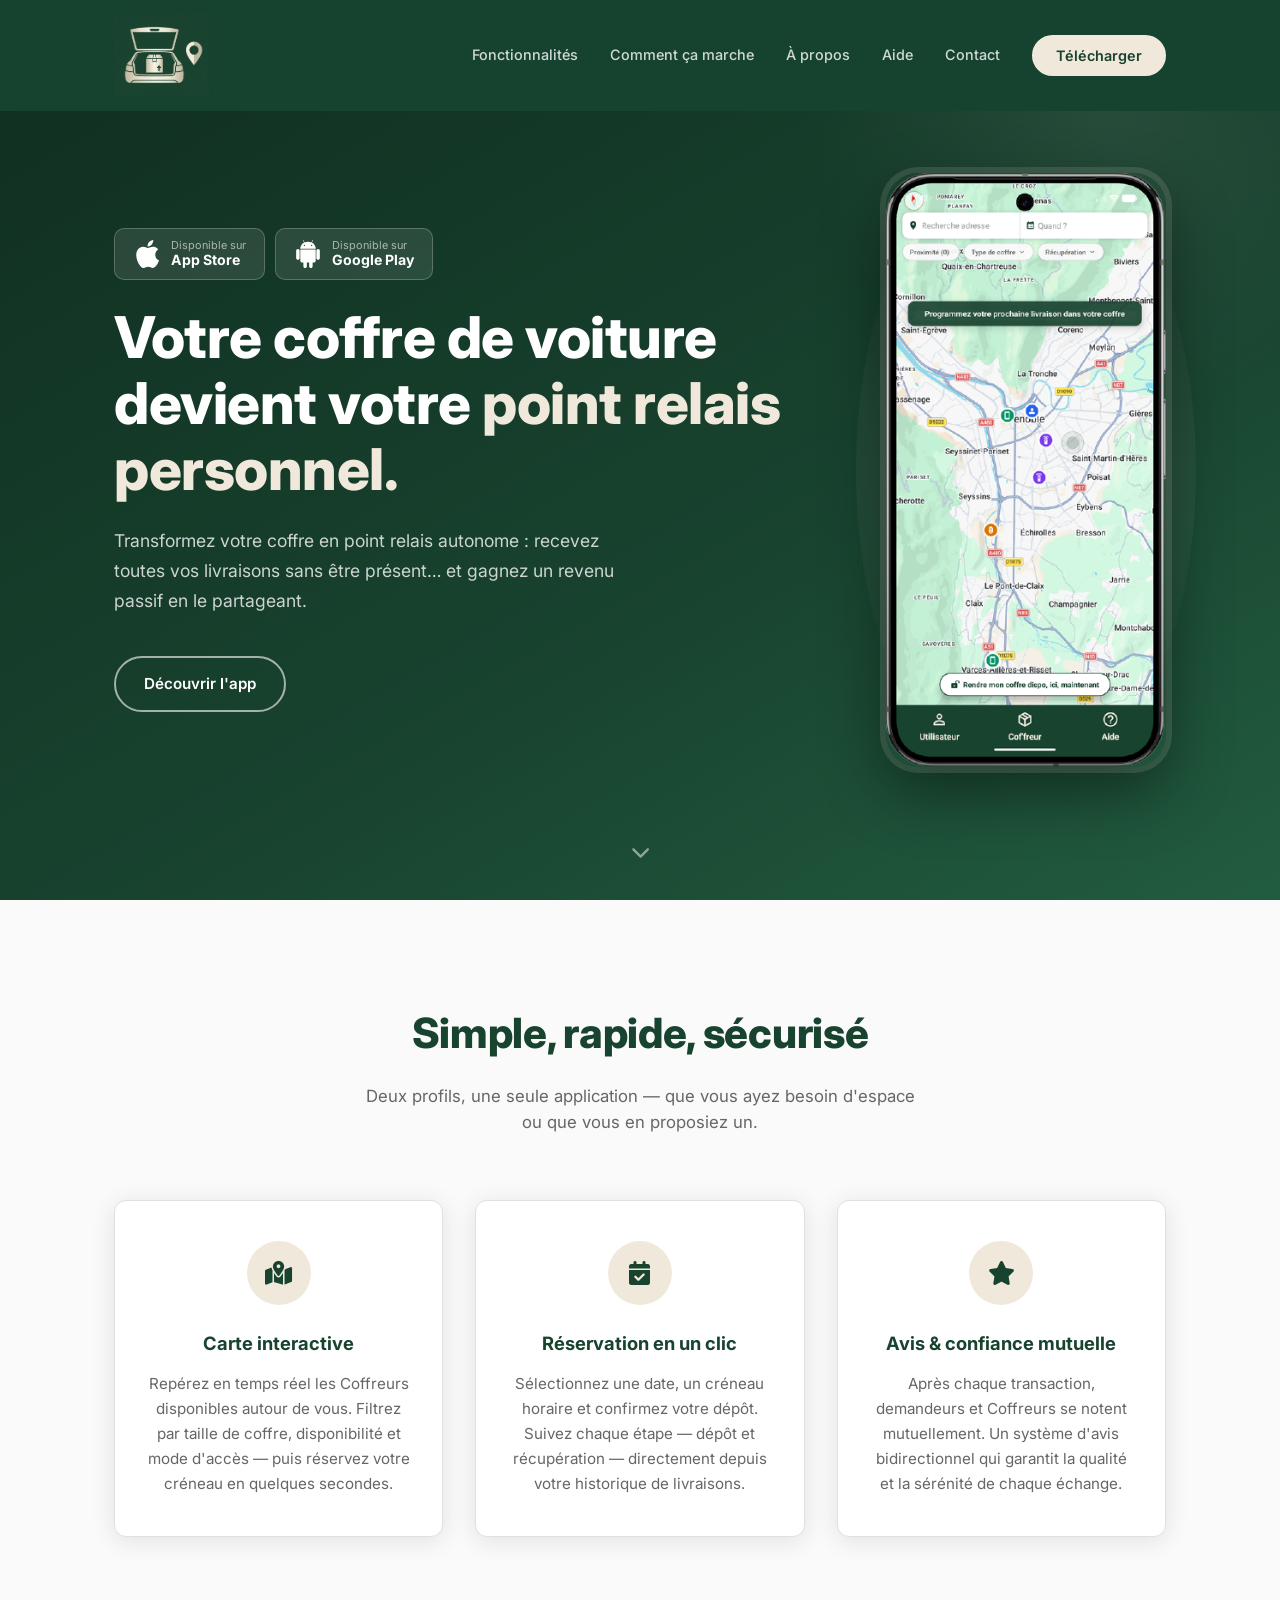
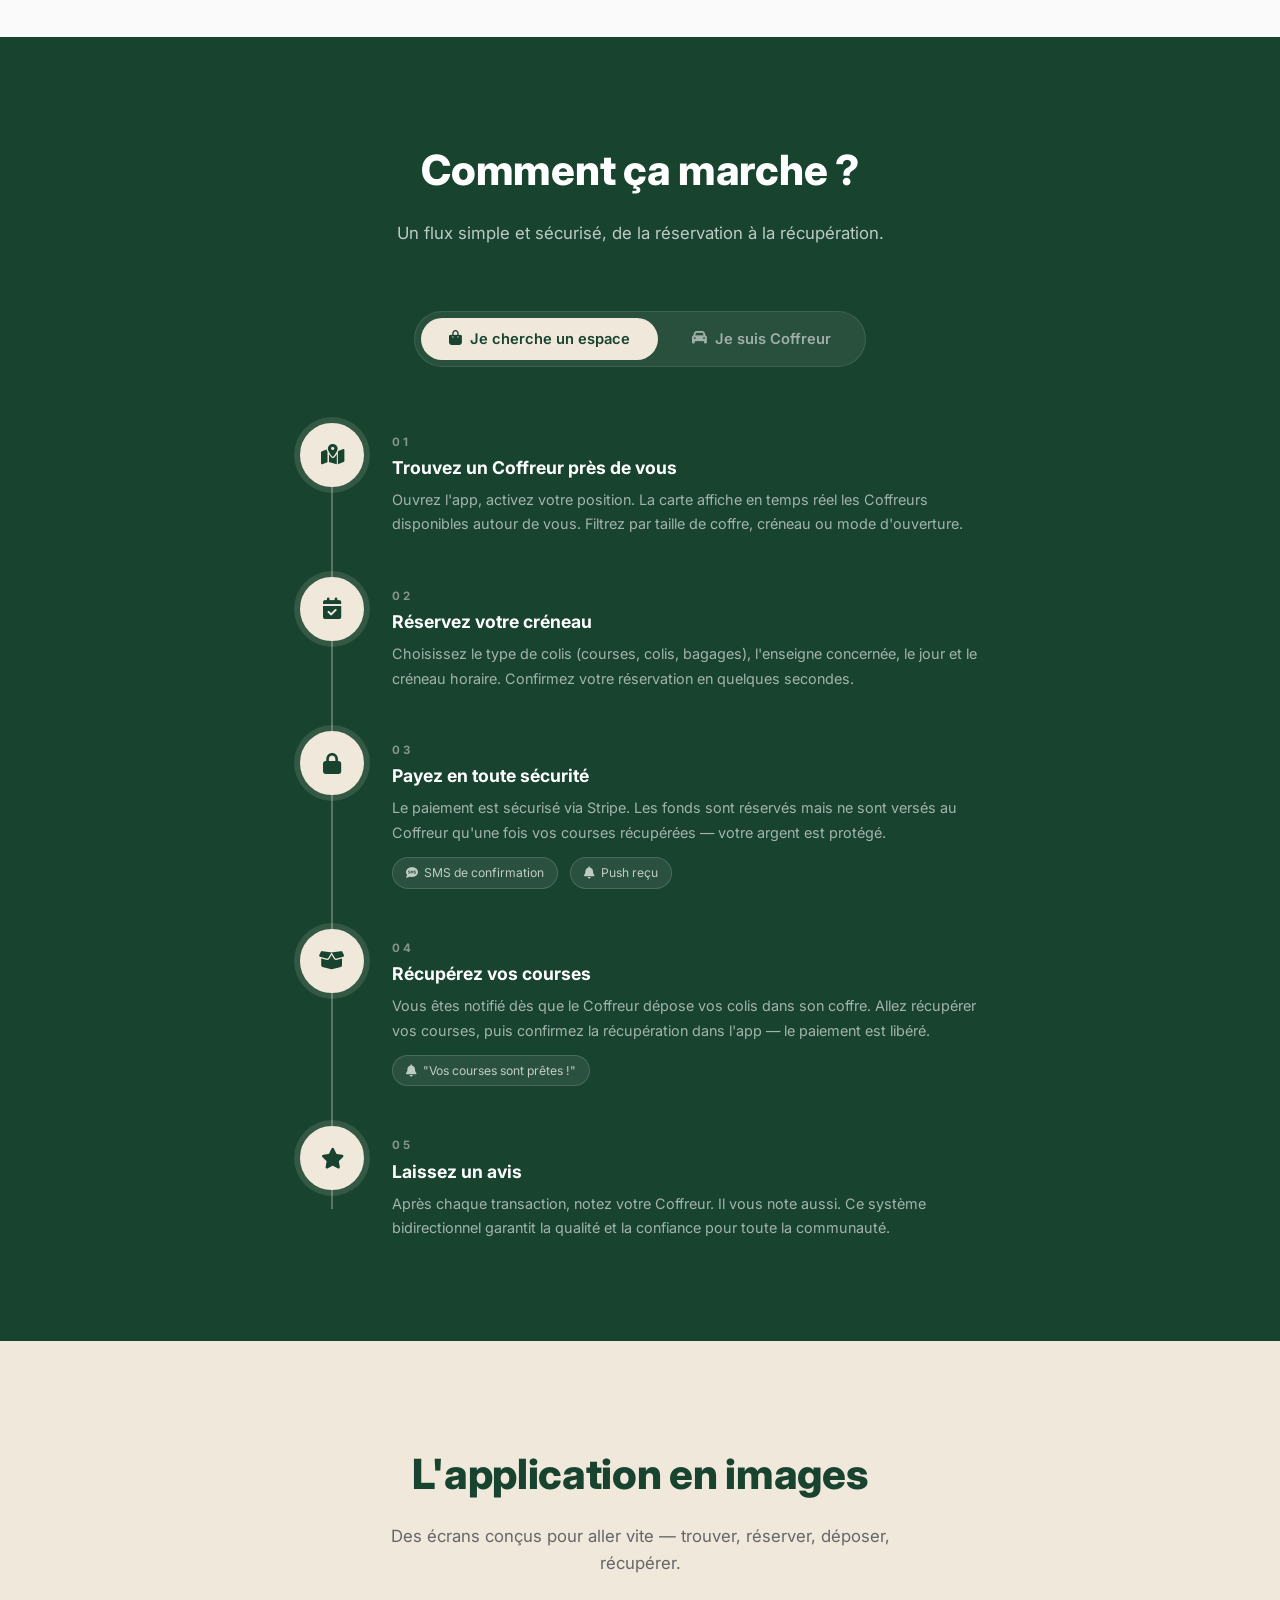
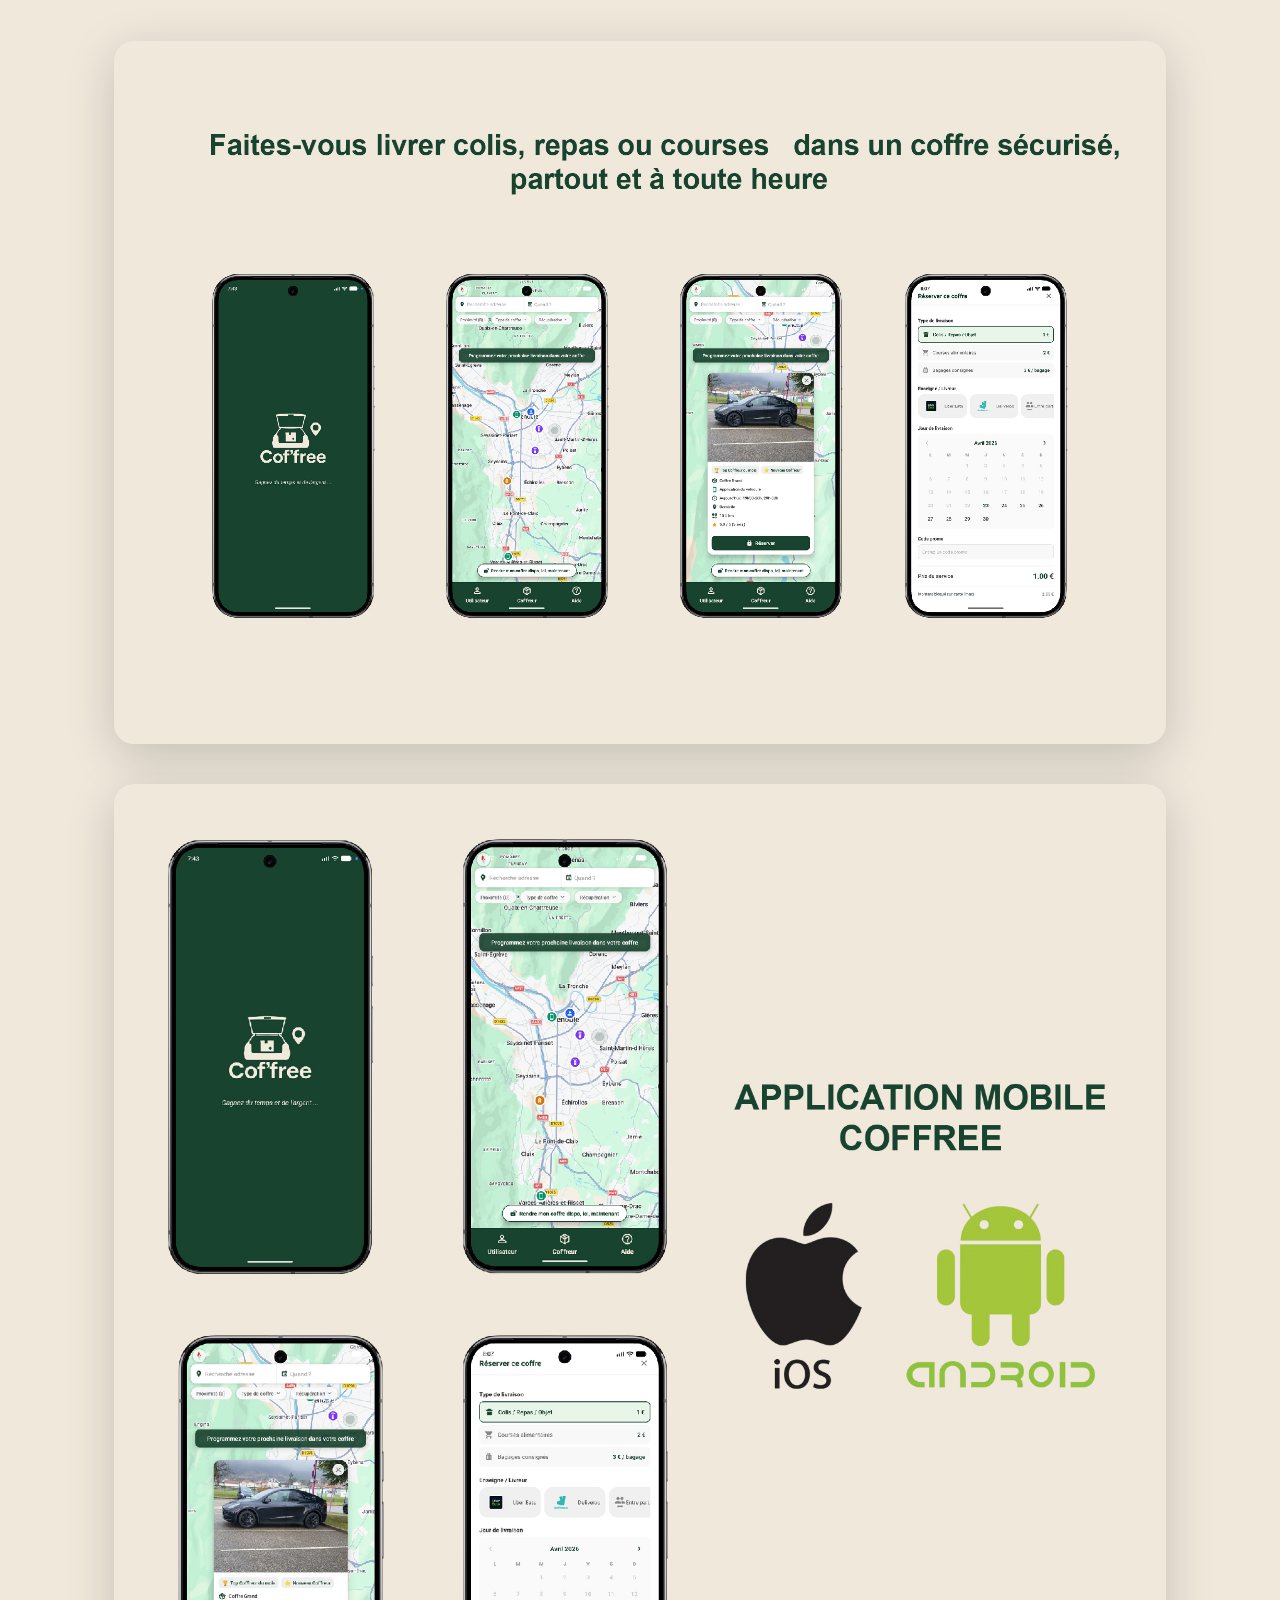
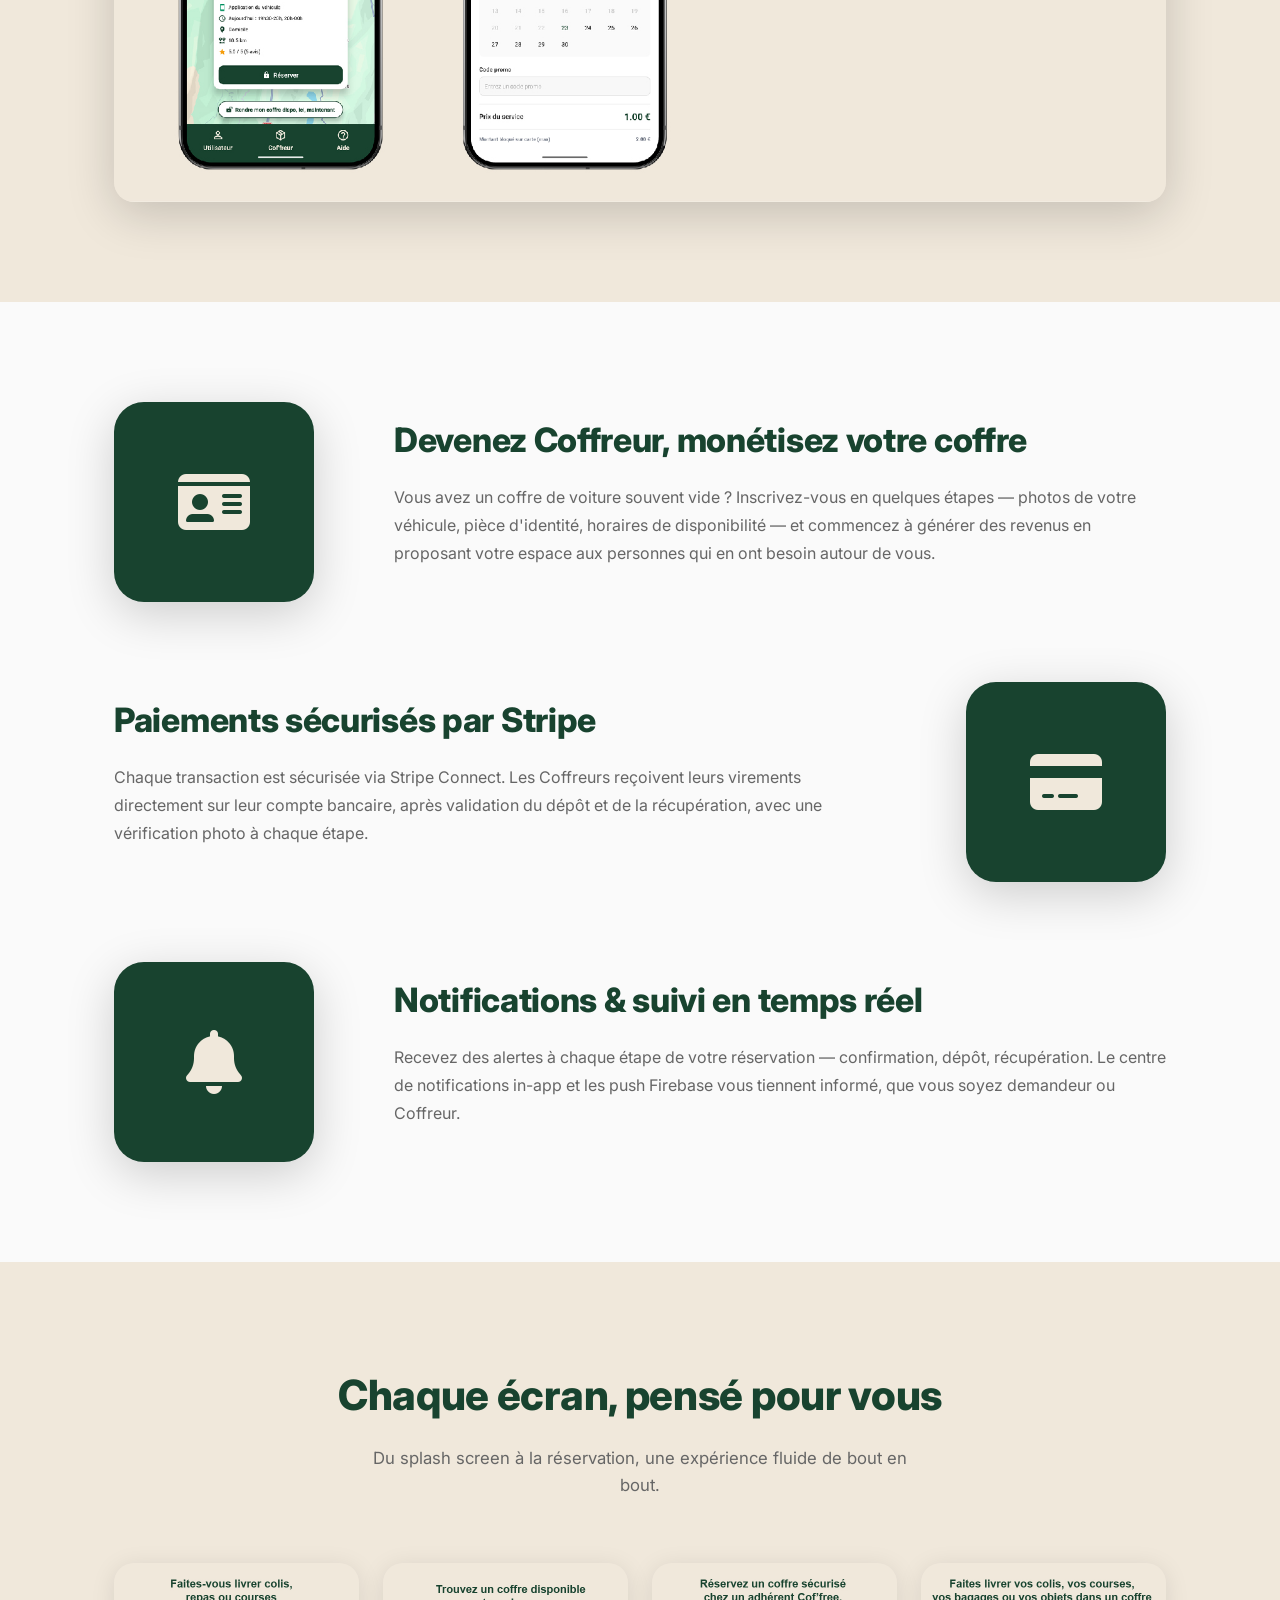
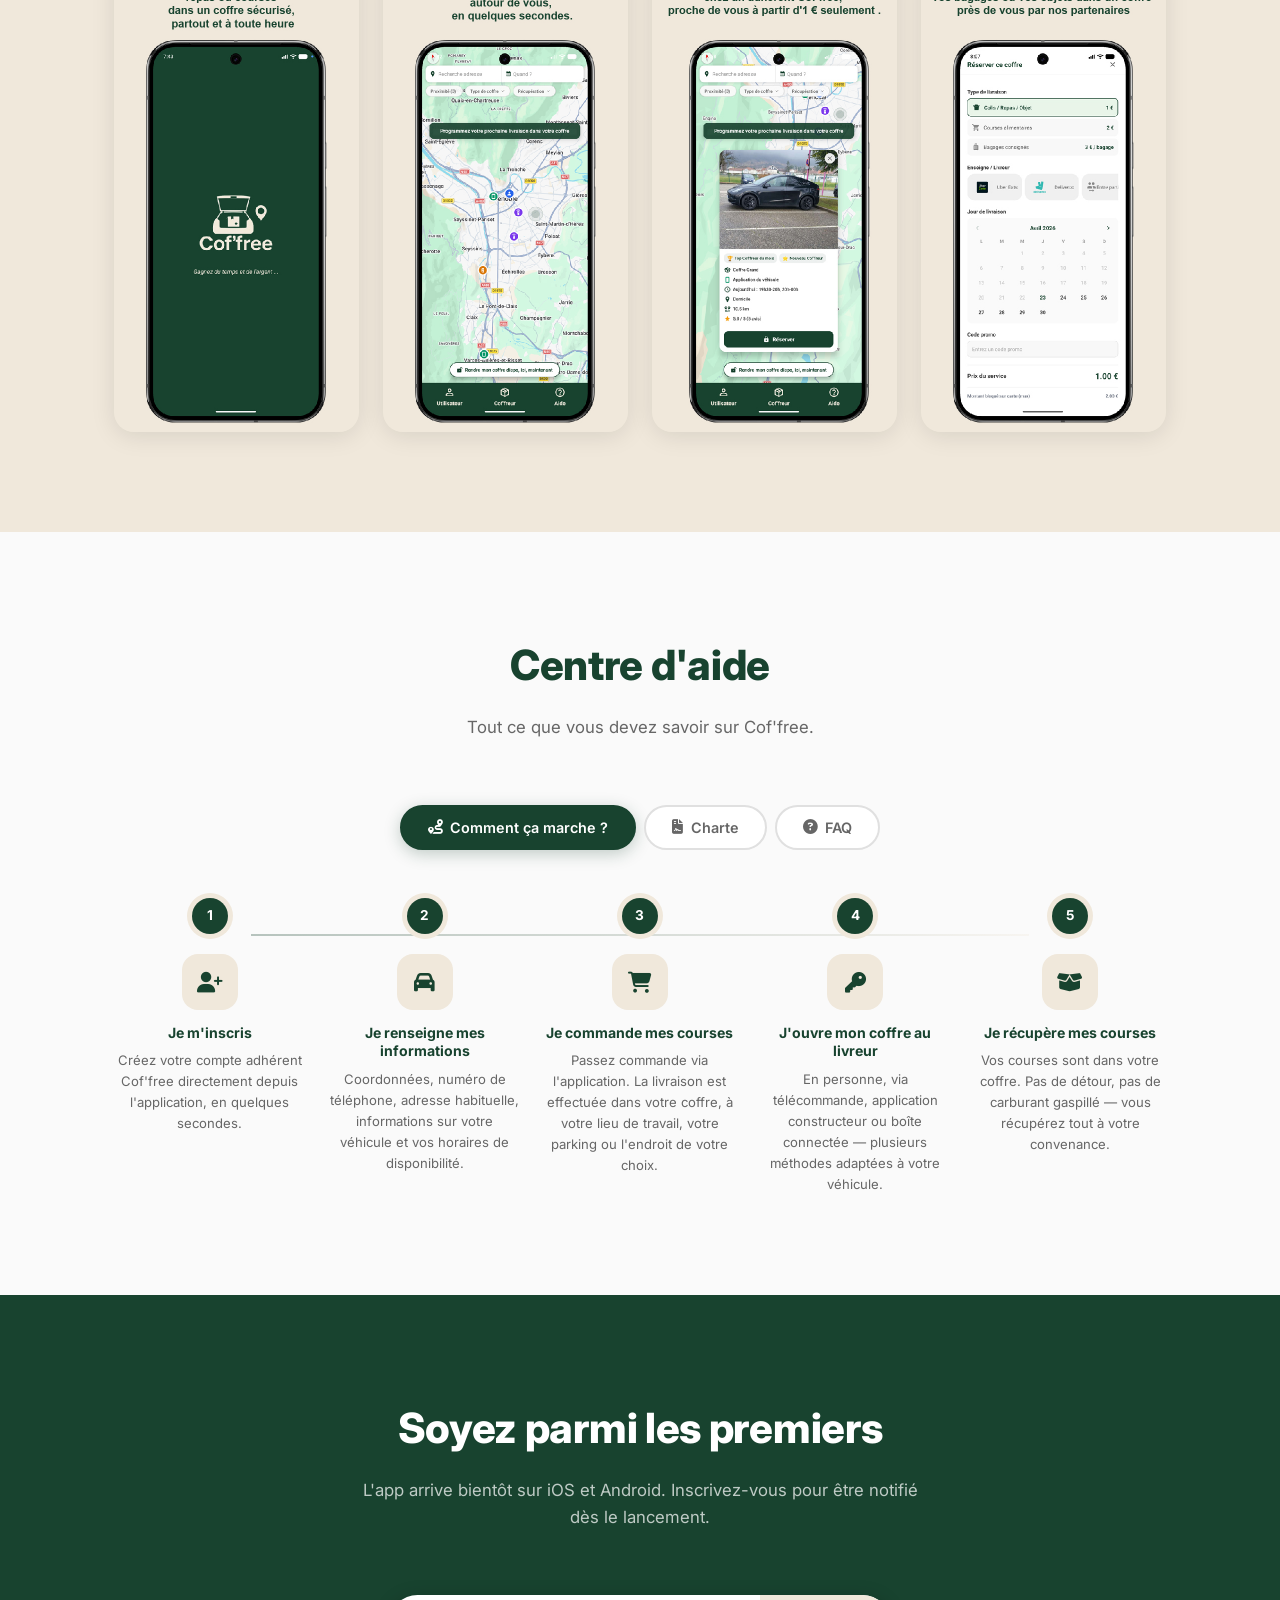
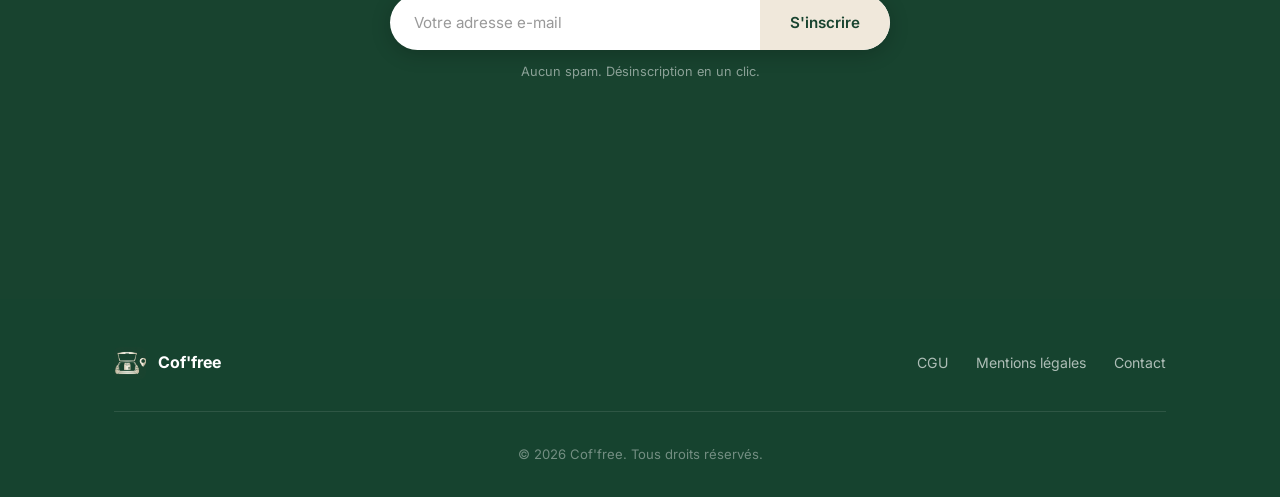
==== commit 82821686: "MODIFICATIONS : - Remplace le logo dans la navigation par le nouveau fichier "logo coffree.png" - Re" ====
--- a/index.html
+++ b/index.html
@@ -18,7 +18,7 @@
     <nav id="nav">
         <div class="nav-inner">
             <a href="#" class="nav-logo">
-                <img src="assets/images/logo.jpeg" alt="Cof'free">
+                <img src="assets/images/logo coffree .png" alt="Cof'free">
             </a>
             <ul class="nav-links">
                 <li><a href="#features">Fonctionnalités</a></li>
@@ -617,7 +617,7 @@
         <div class="container">
             <div class="footer-inner">
                 <div class="footer-brand">
-                    <img src="assets/images/logo.jpeg" alt="Cof'free" class="footer-logo">
+                    <img src="assets/images/logo coffree .png" alt="Cof'free" class="footer-logo">
                     <span>Cof'free</span>
                 </div>
                 <ul class="footer-links">
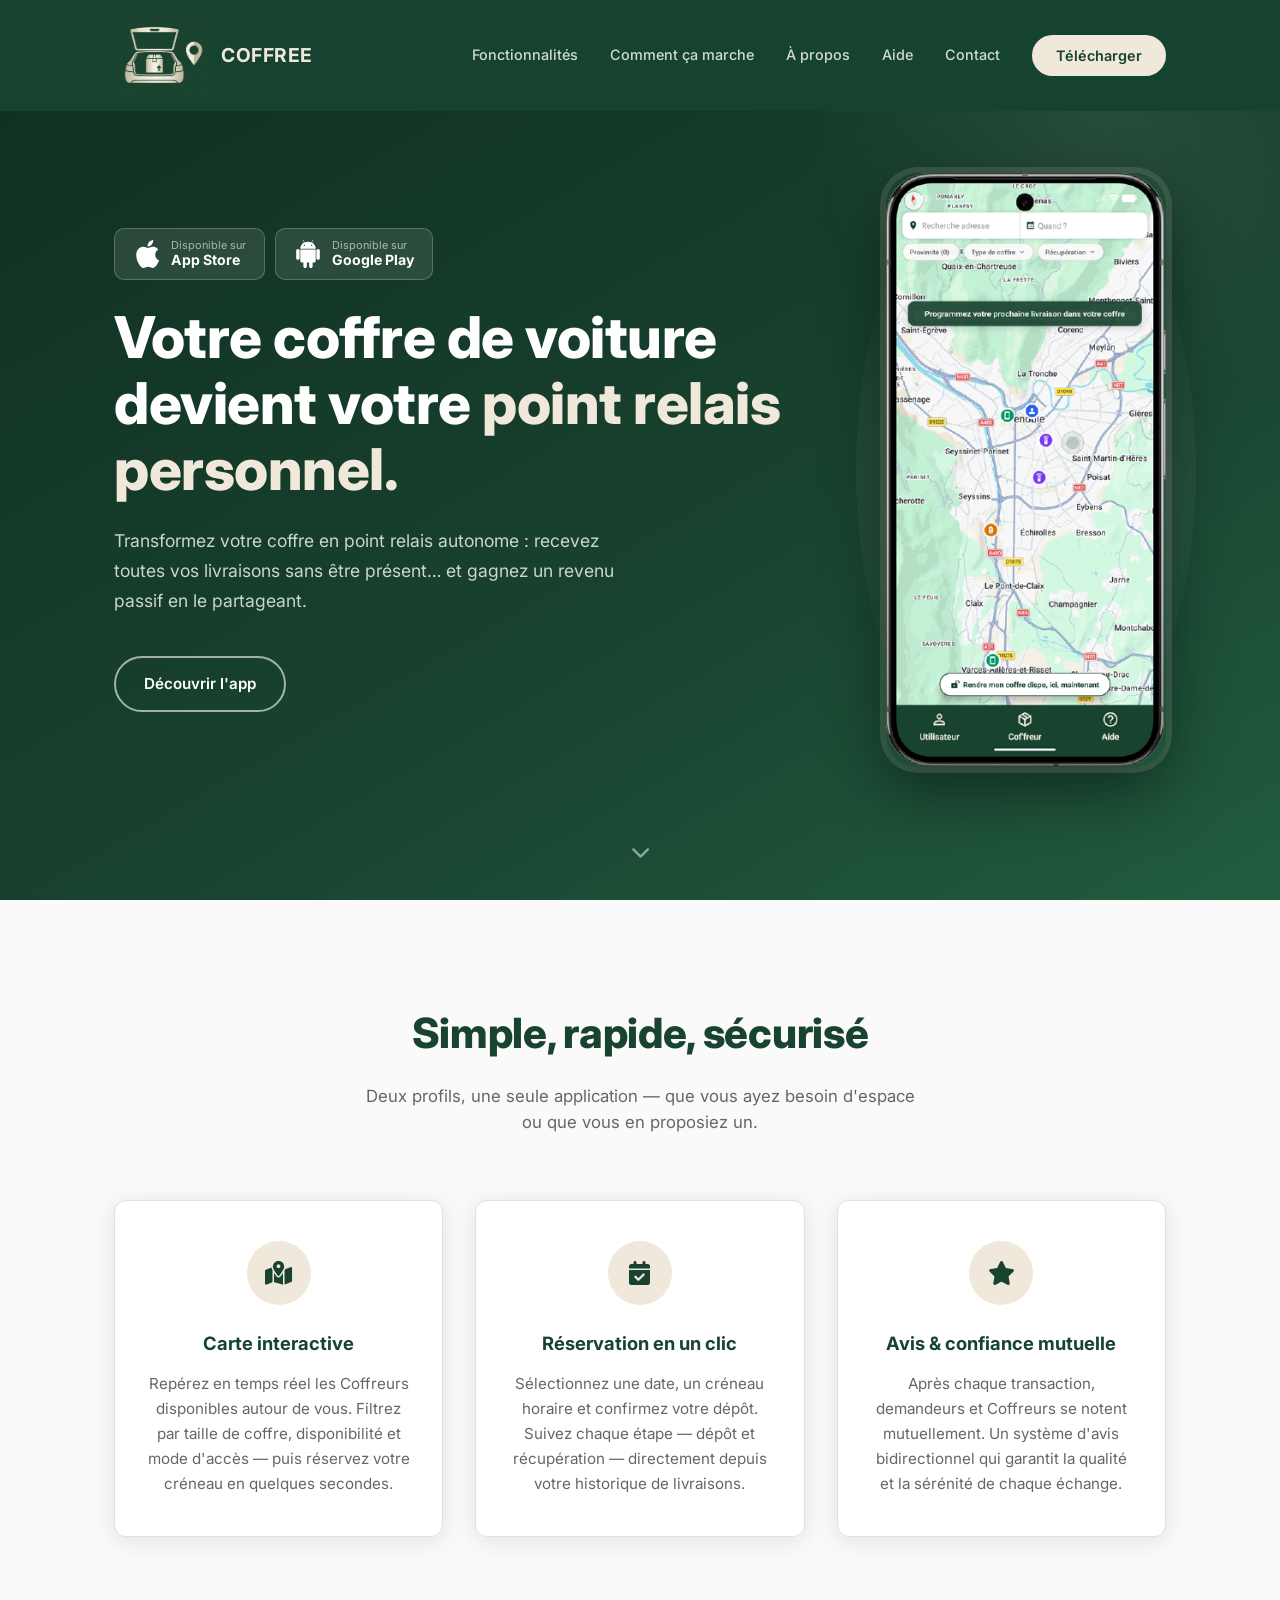
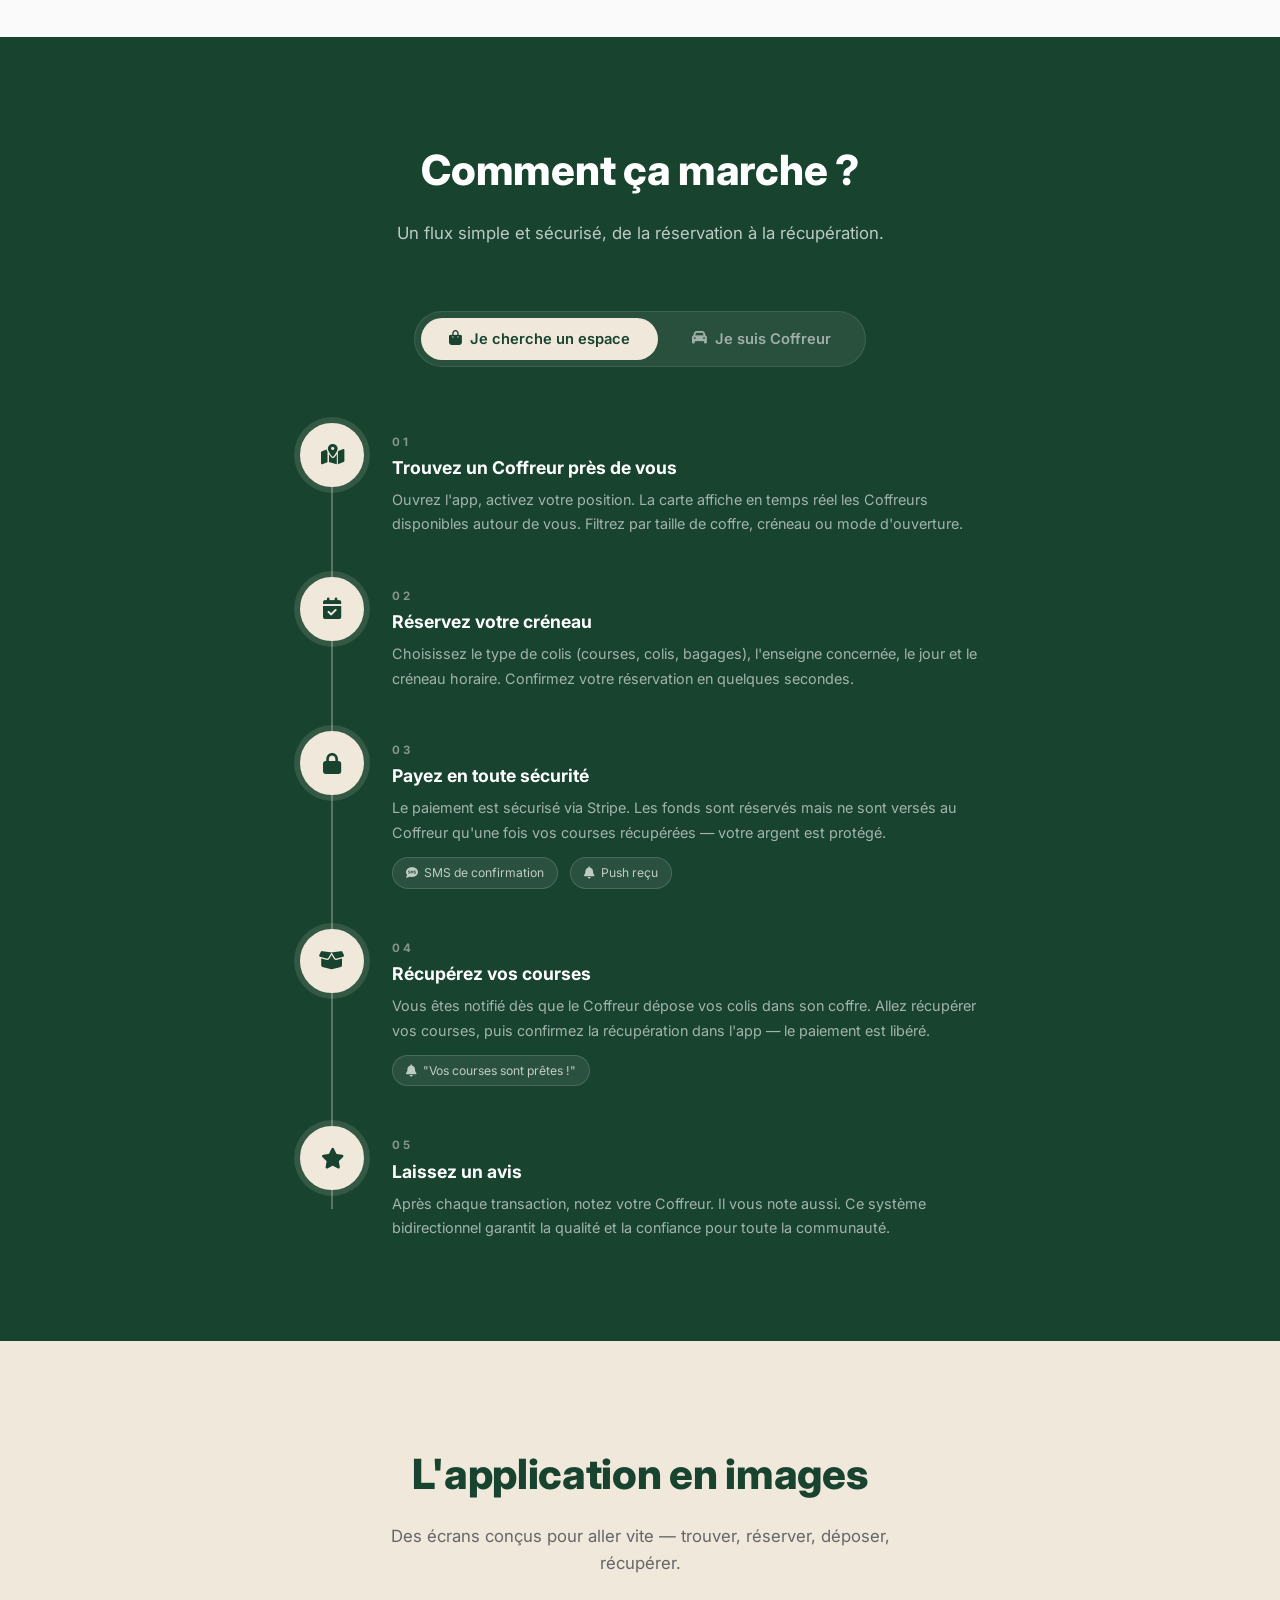
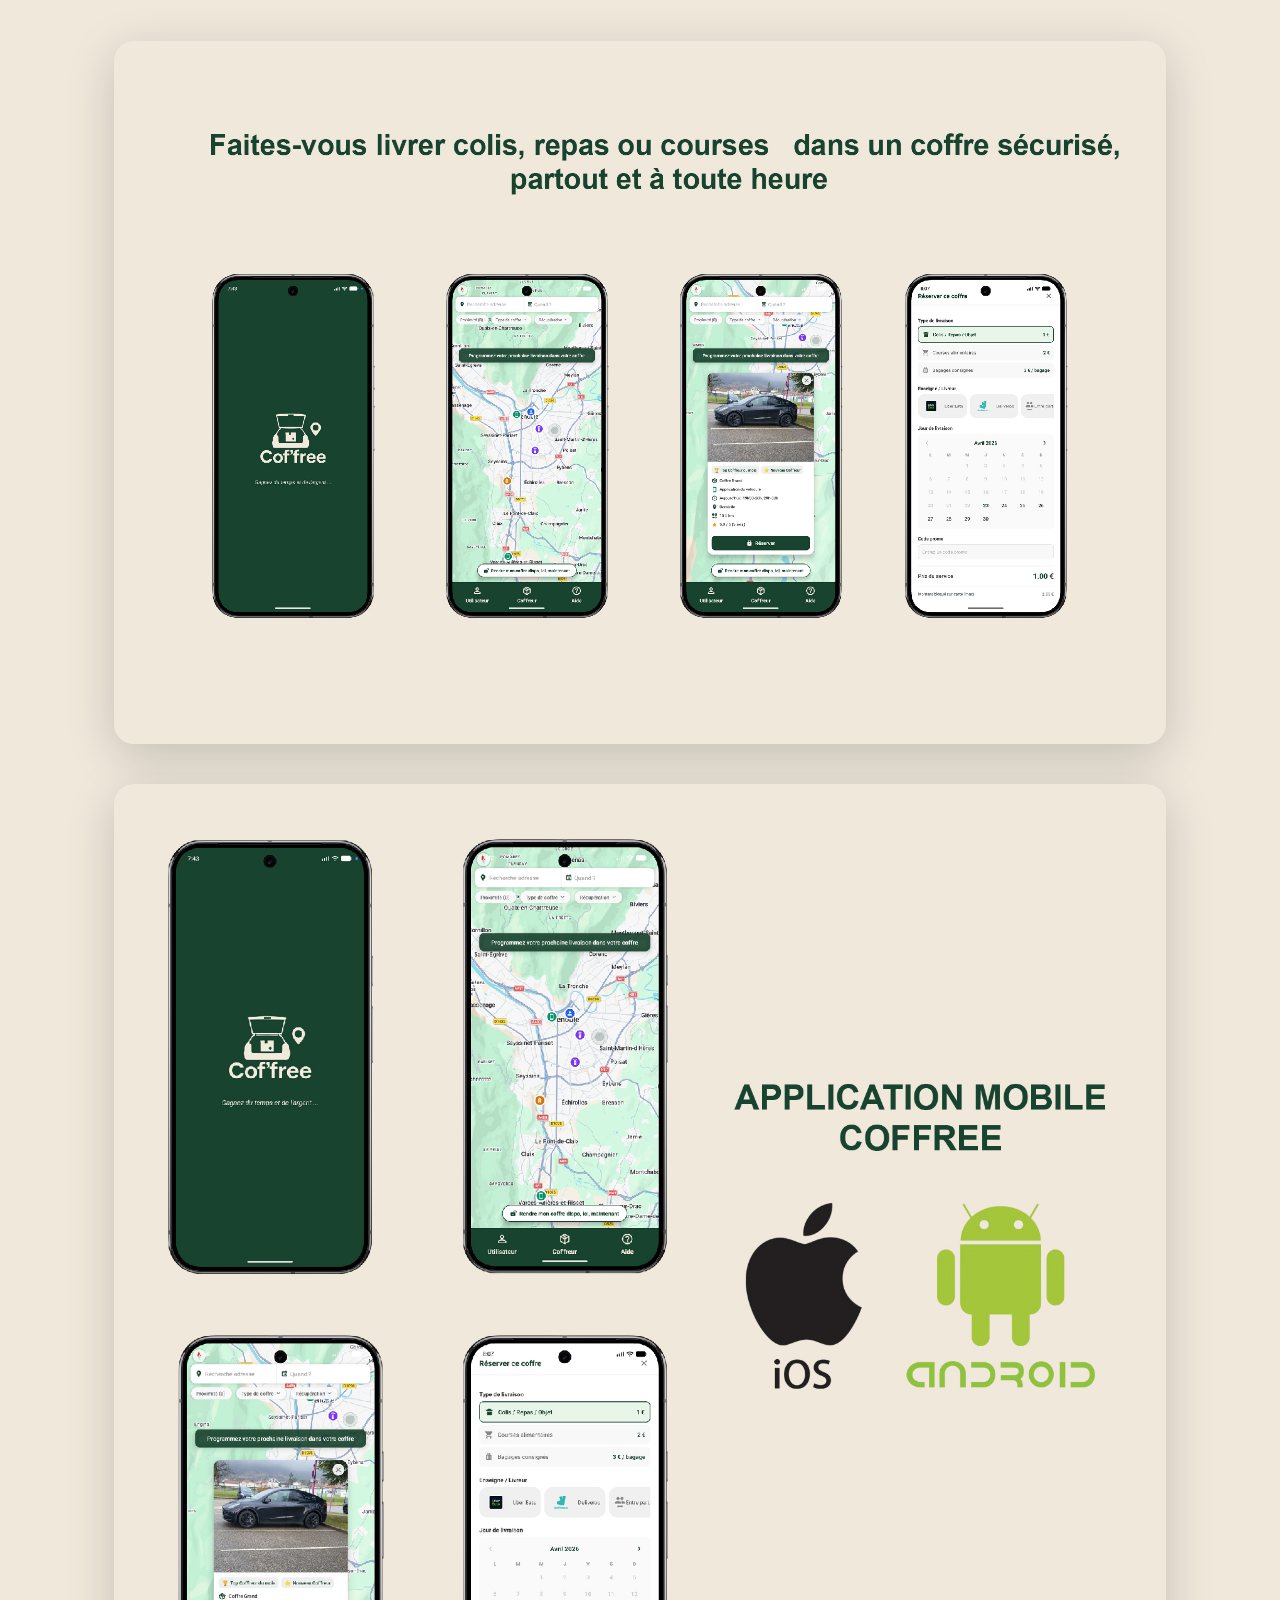
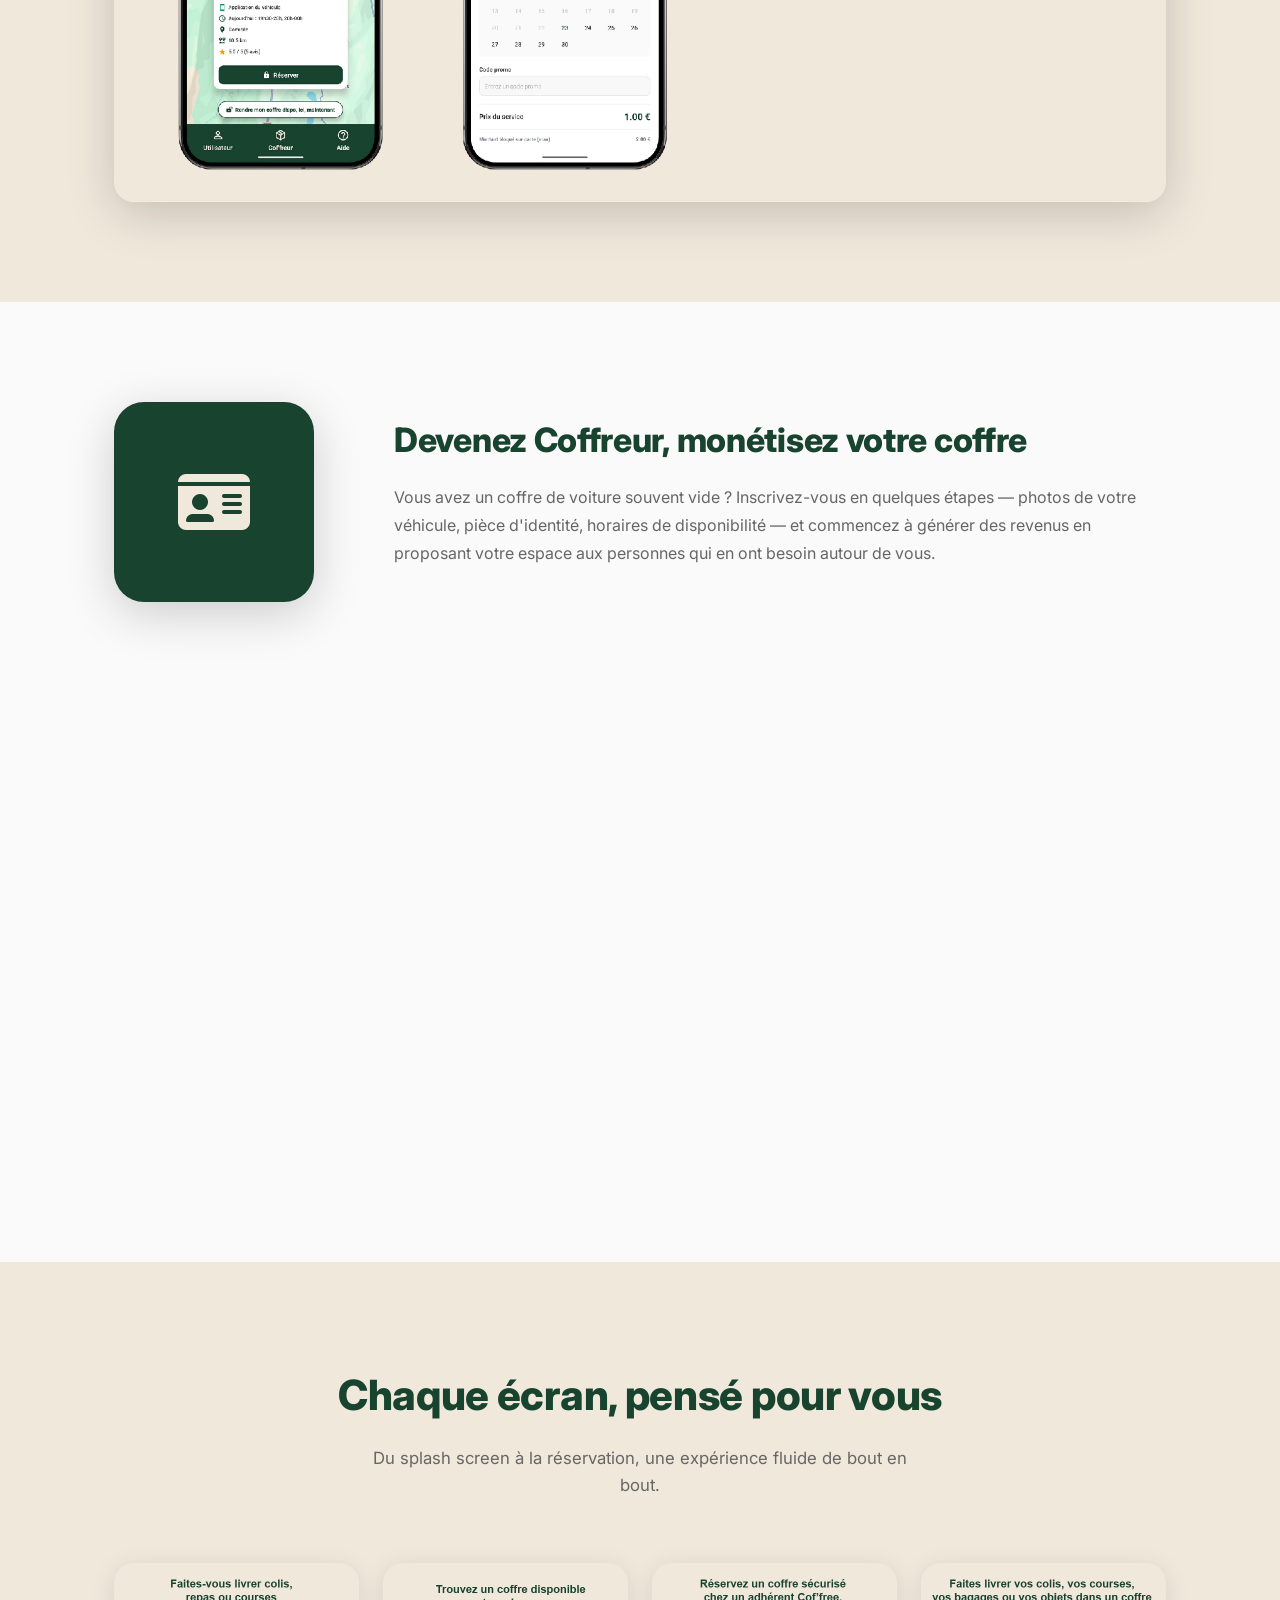
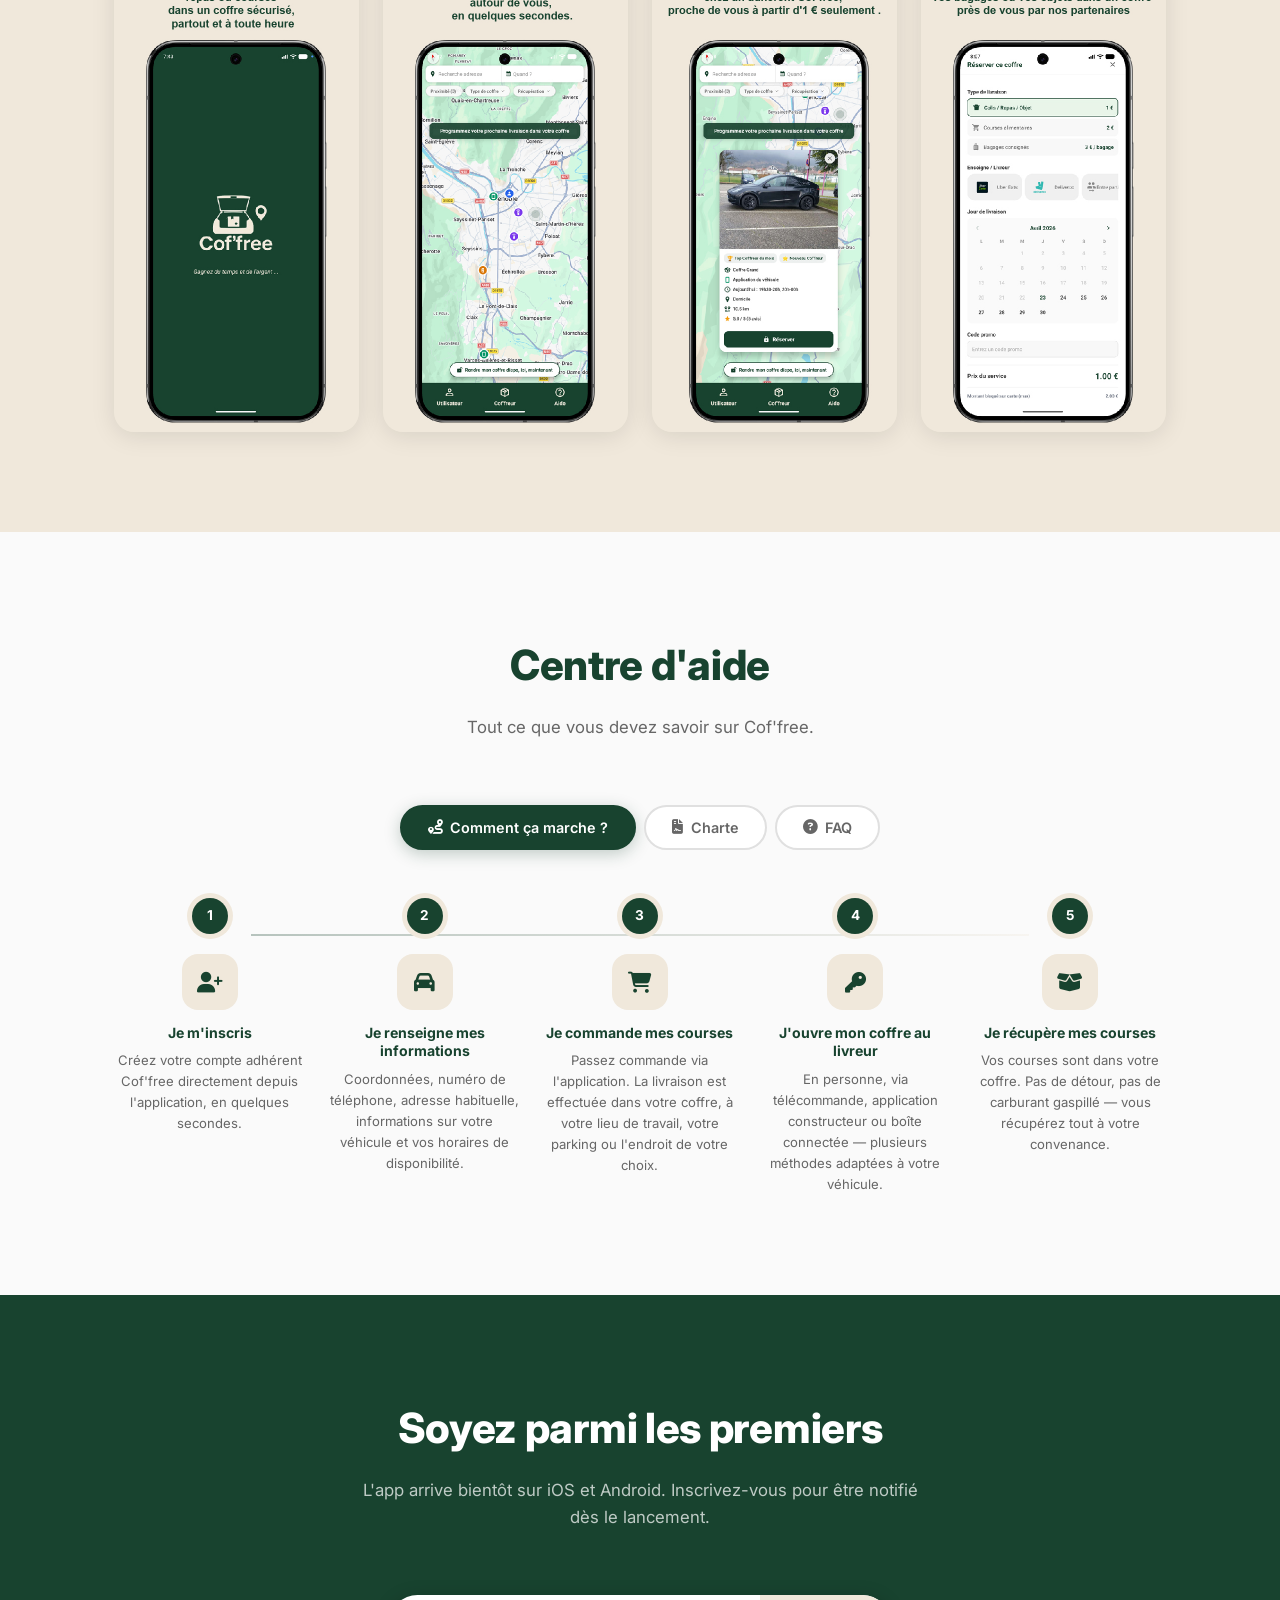
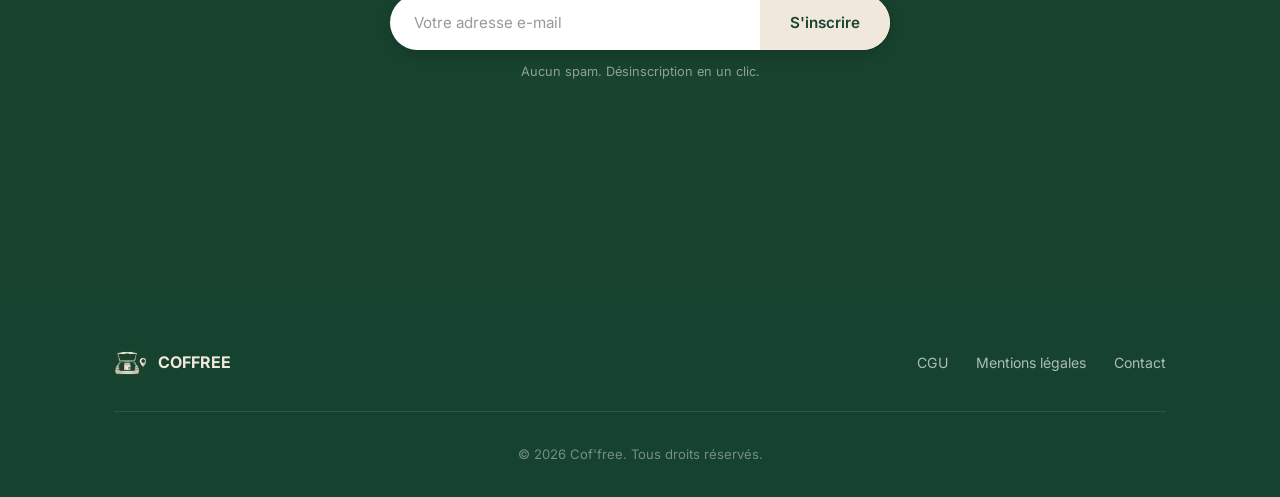
==== commit 9ea401bf: "MODIFICATIONS : - Change la couleur du texte de la classe .nav-logo span de var(--white) à var(--sec" ====
--- a/index.html
+++ b/index.html
@@ -19,6 +19,7 @@
         <div class="nav-inner">
             <a href="#" class="nav-logo">
                 <img src="assets/images/logo coffree .png" alt="Cof'free">
+                <span>COFFREE</span>
             </a>
             <ul class="nav-links">
                 <li><a href="#features">Fonctionnalités</a></li>
@@ -618,7 +619,7 @@
             <div class="footer-inner">
                 <div class="footer-brand">
                     <img src="assets/images/logo coffree .png" alt="Cof'free" class="footer-logo">
-                    <span>Cof'free</span>
+                    <span>COFFREE</span>
                 </div>
                 <ul class="footer-links">
                     <li><a href="policy.html">CGU</a></li>
--- a/assets/css/style.css
+++ b/assets/css/style.css
@@ -171,7 +171,7 @@
 .nav-logo span {
     font-size: 1.2rem;
     font-weight: 700;
-    color: var(--white);
+    color: var(--secondary);
     letter-spacing: 0.5px;
 }
 
@@ -1193,7 +1193,7 @@
     object-fit: cover;
 }
 .footer-brand span {
-    color: var(--white);
+    color: var(--secondary);
     font-weight: 700;
     font-size: 1rem;
 }
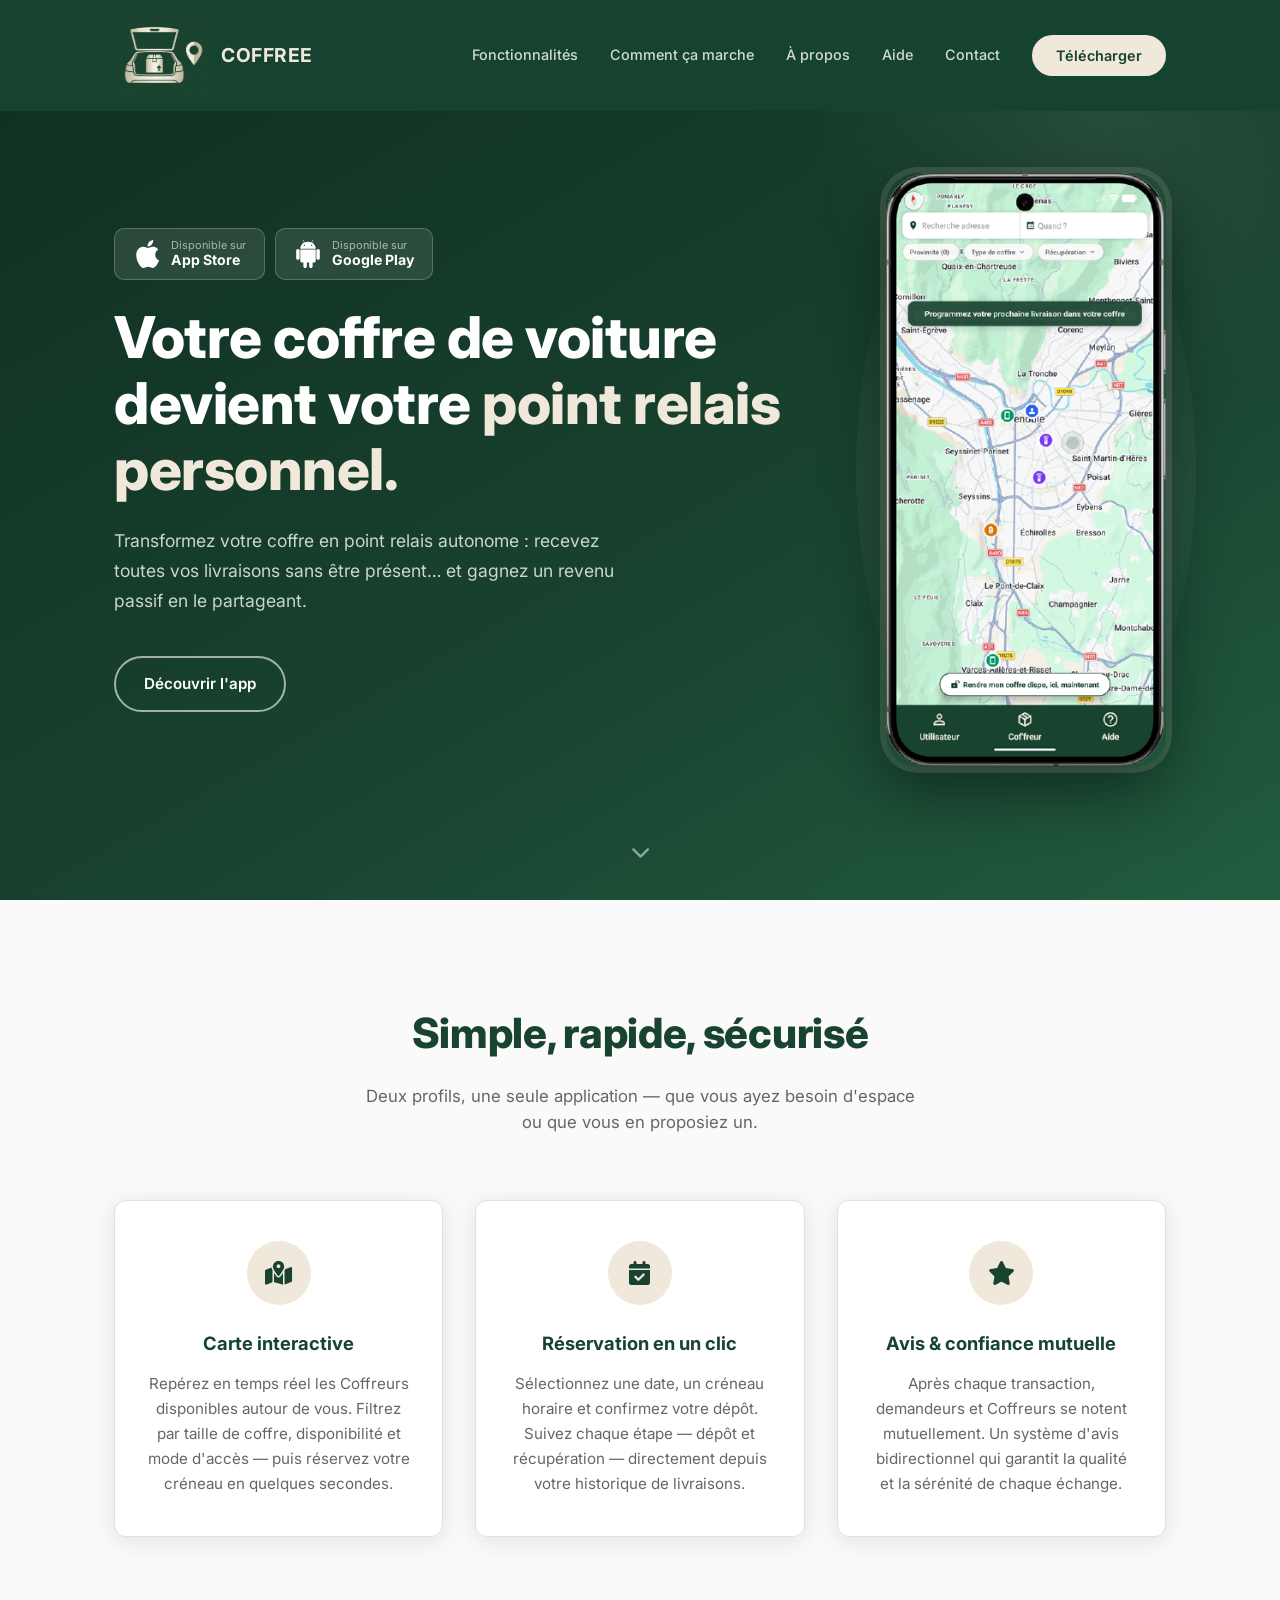
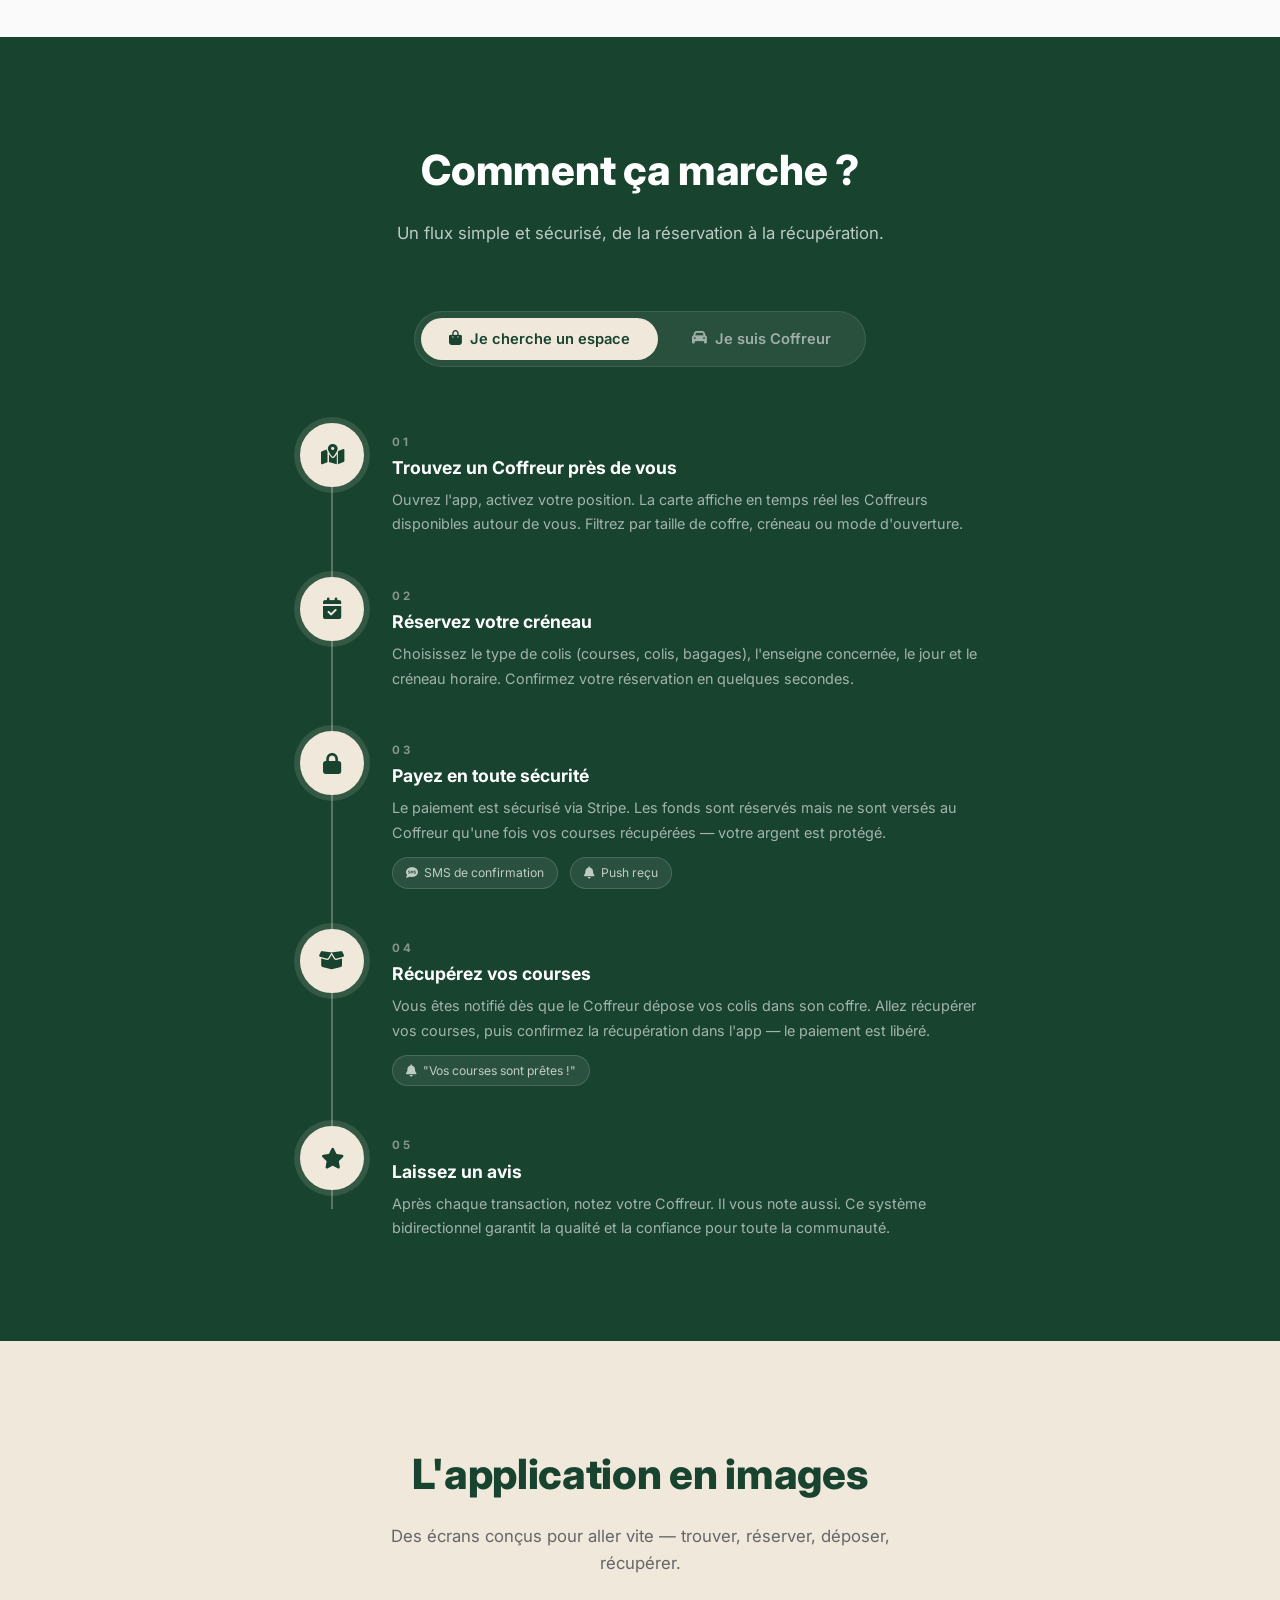
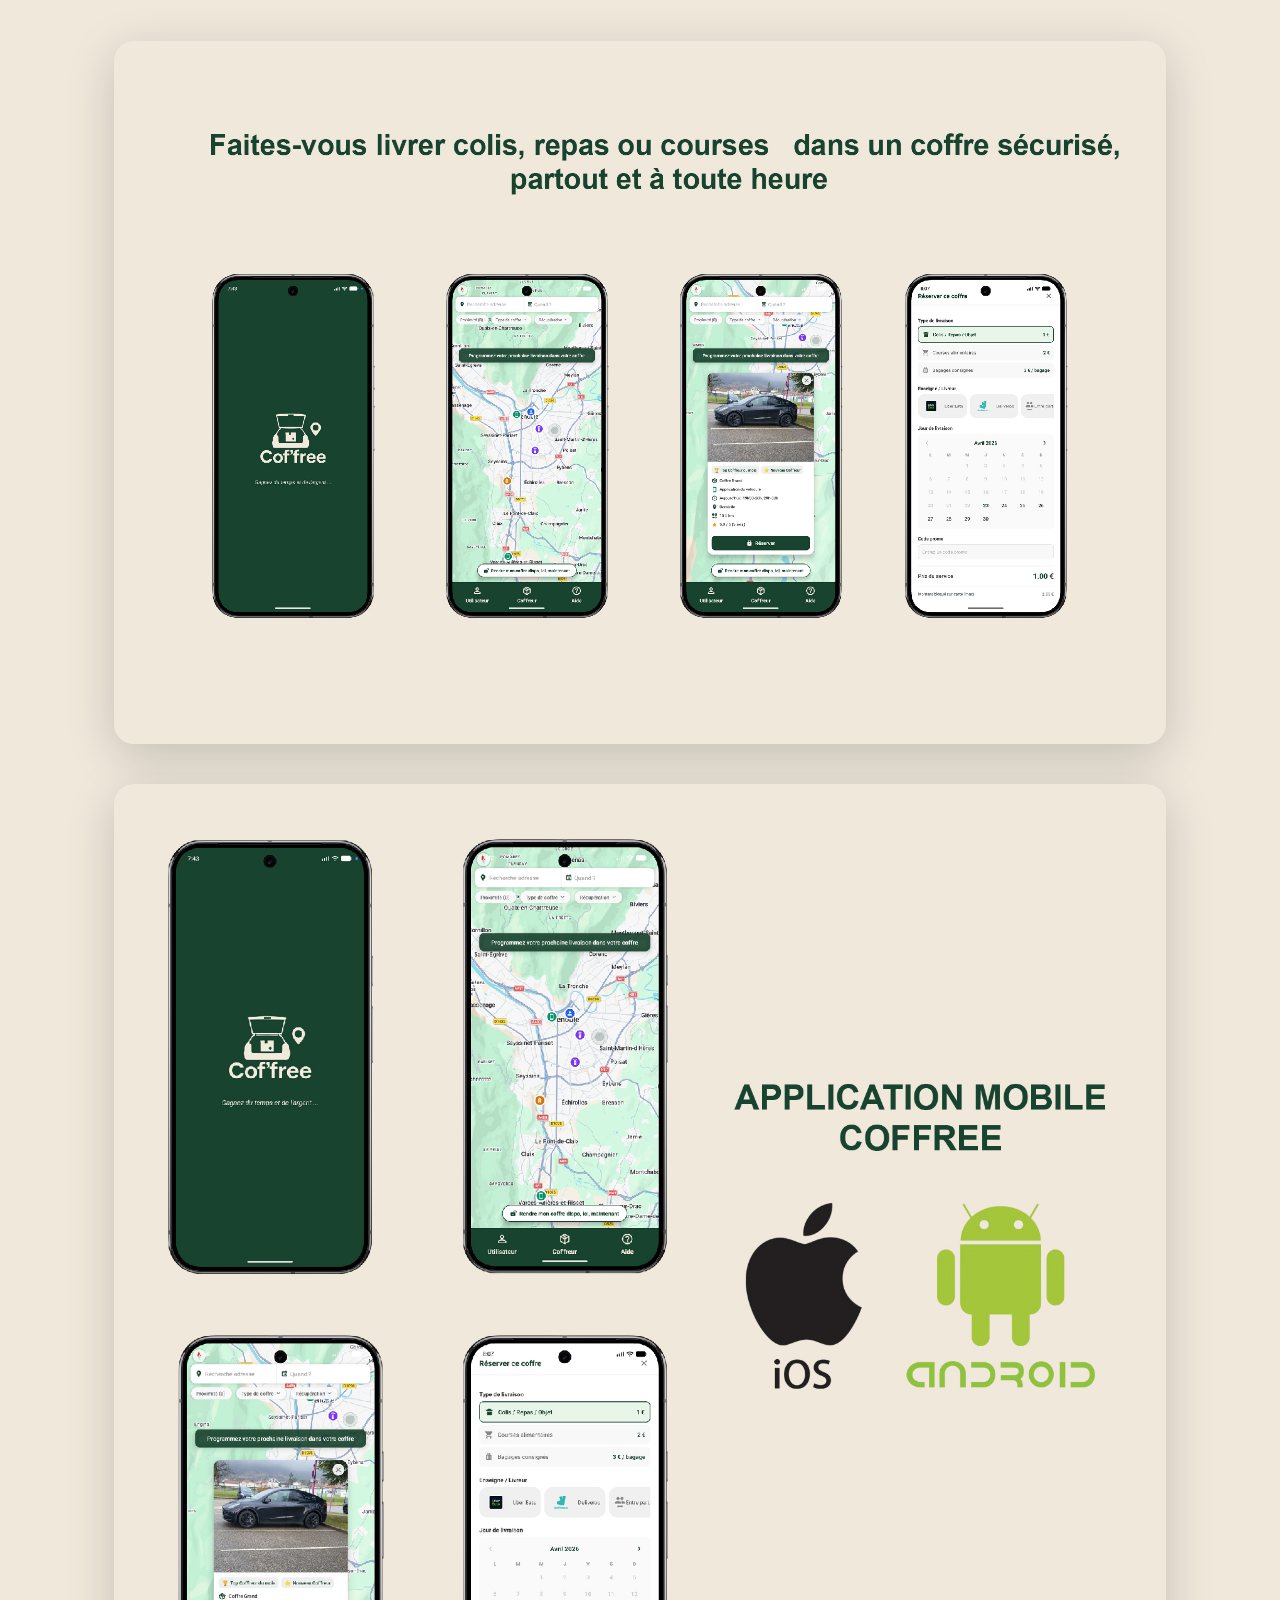
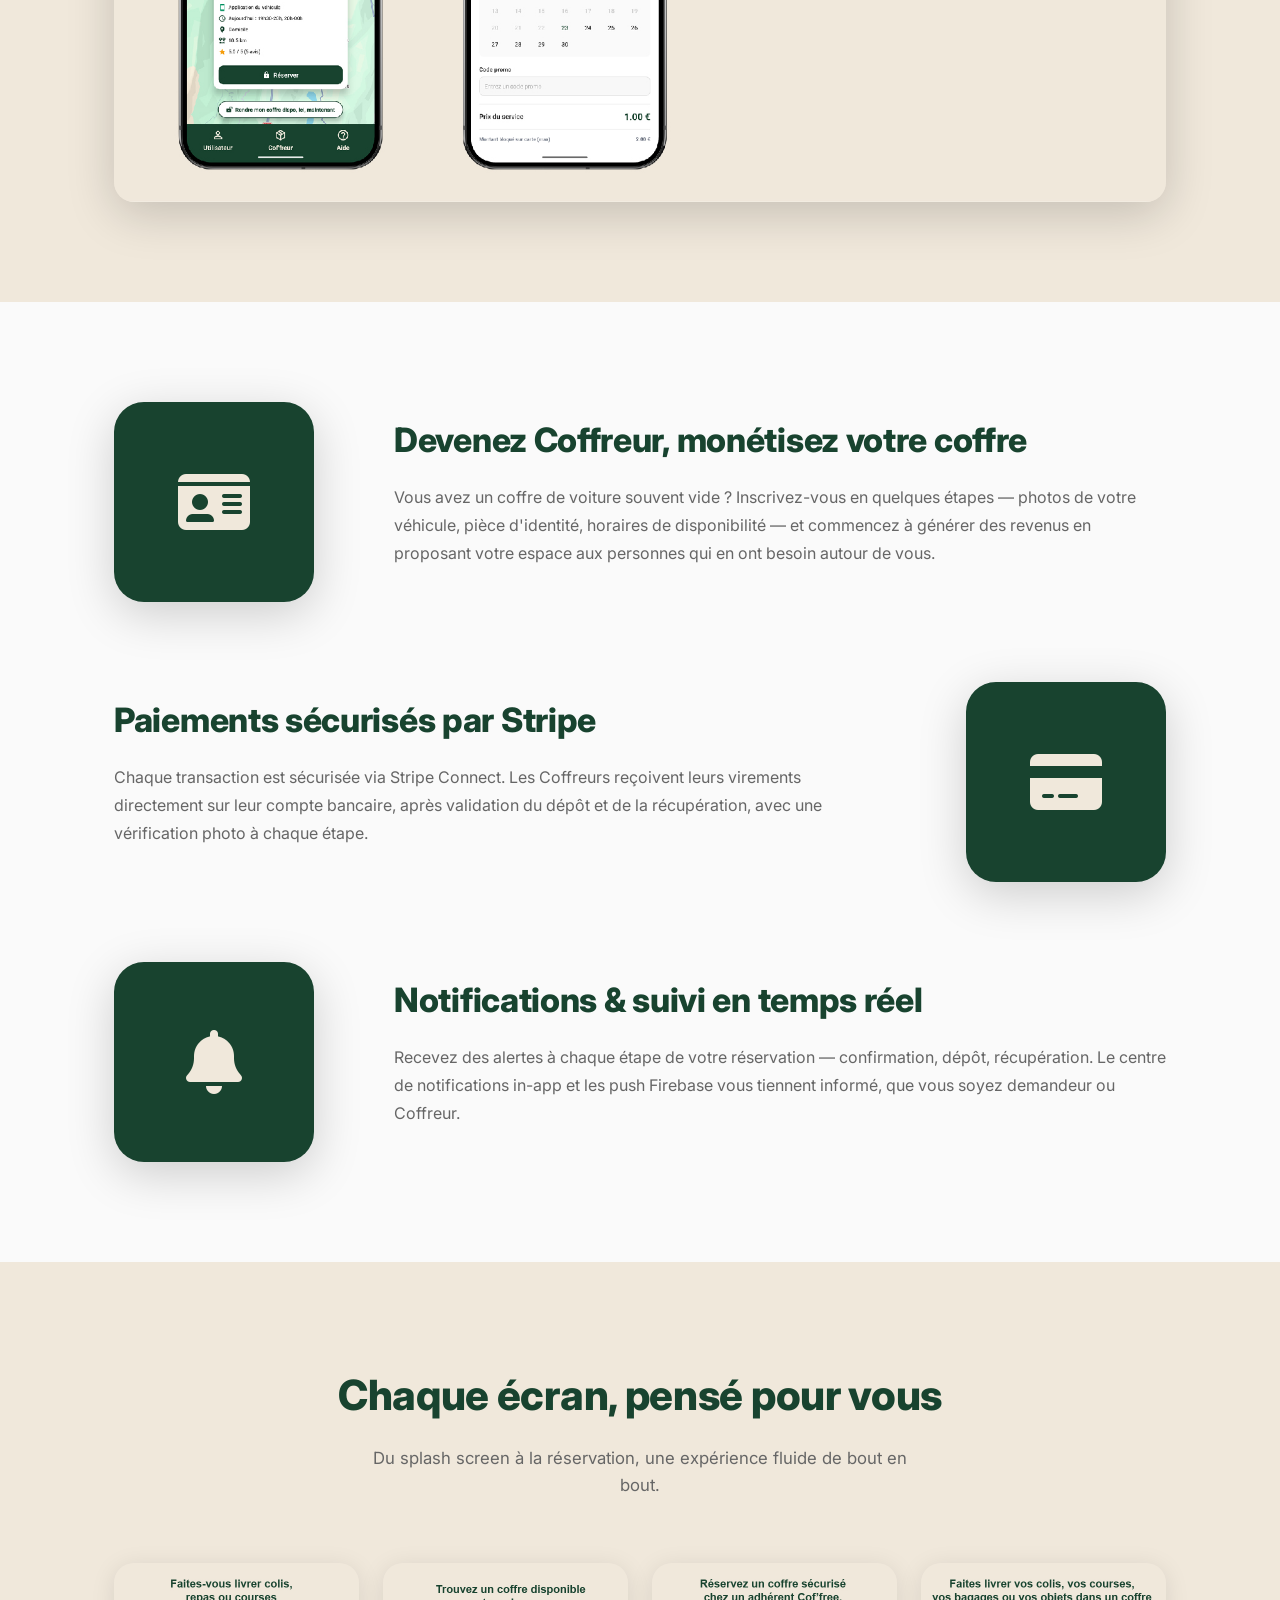
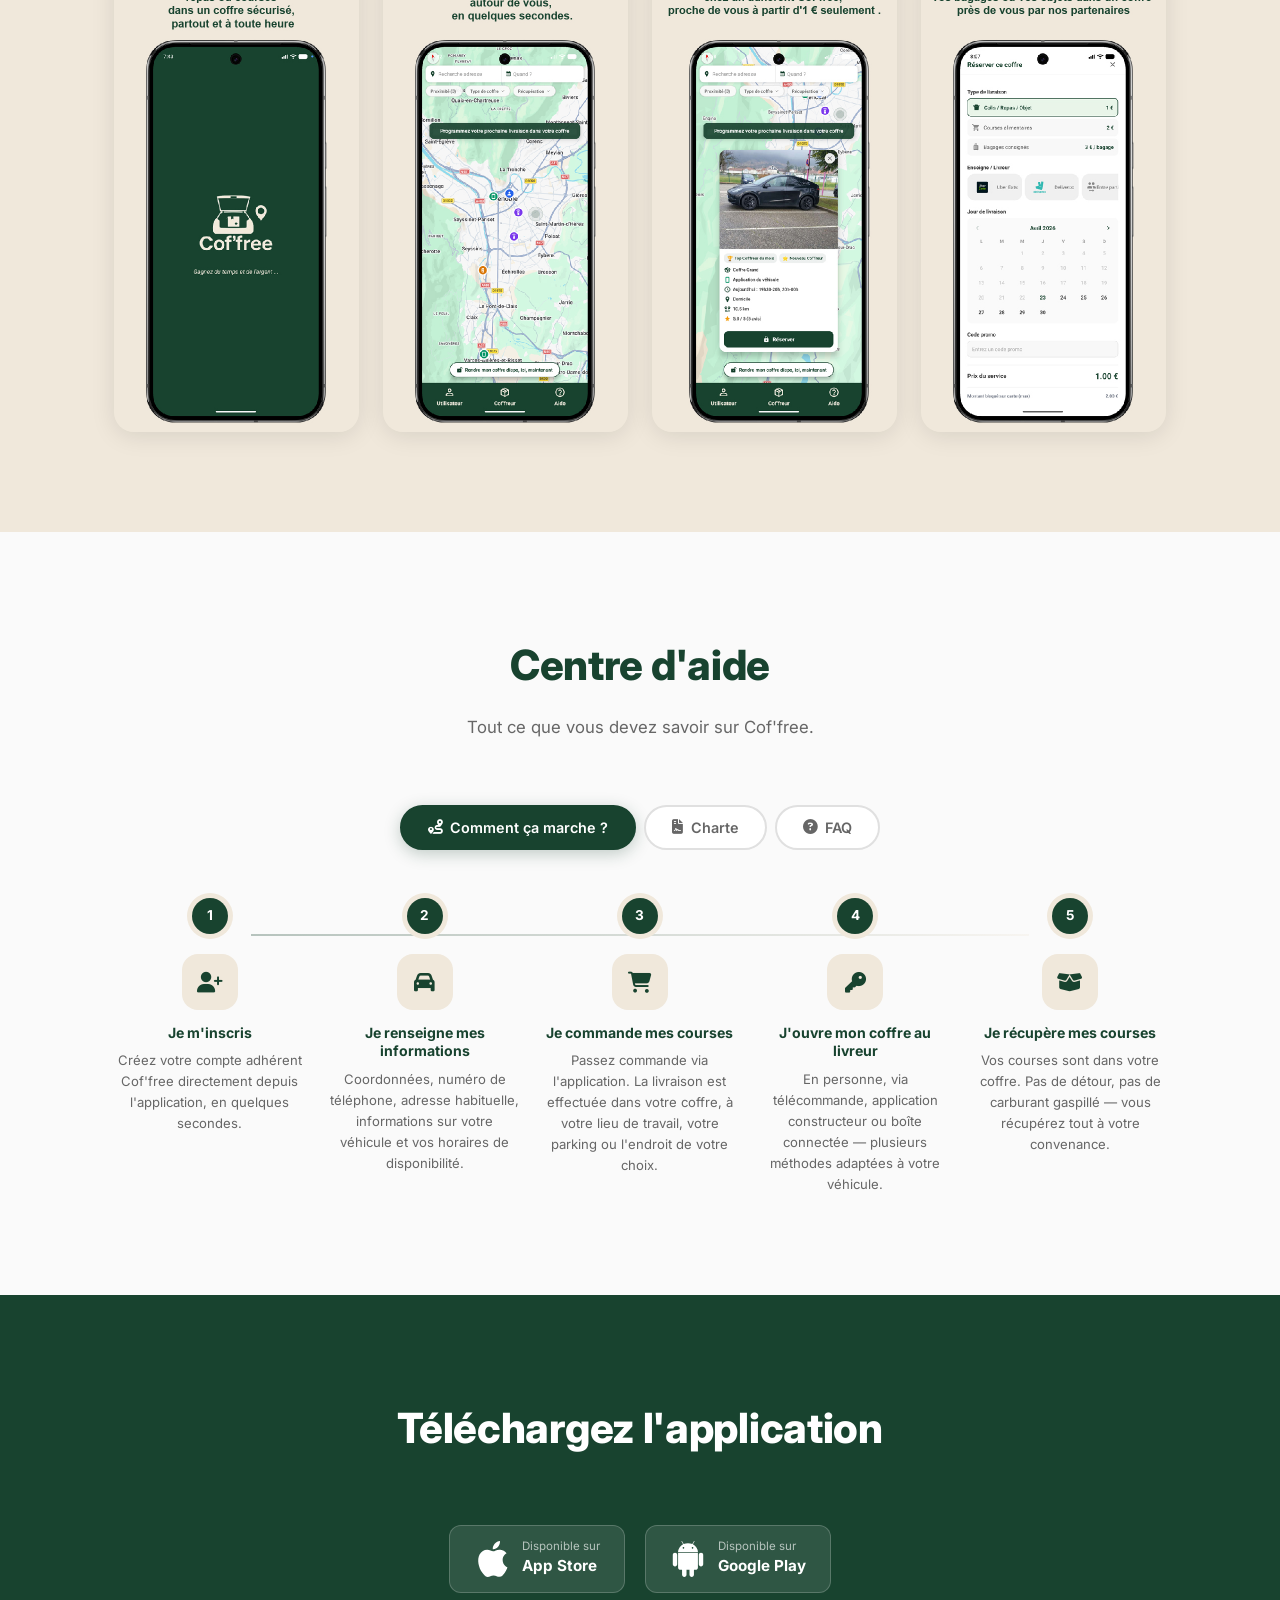
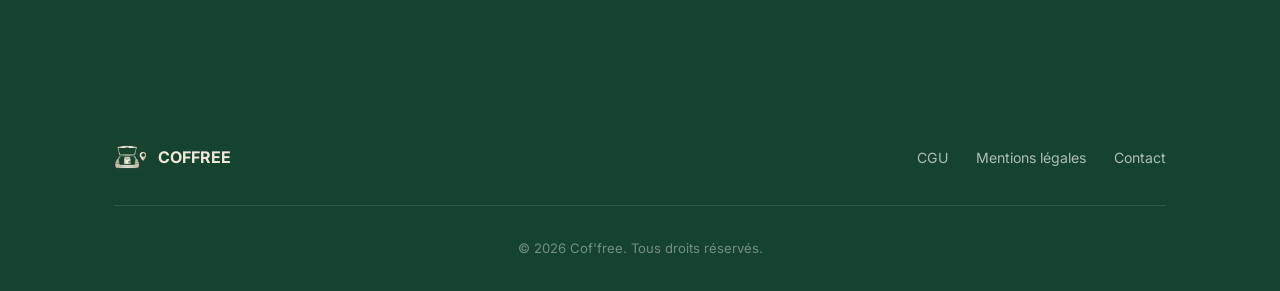
==== commit 73621336: "AJOUTS : - Ajoute un modal de contact avec un formulaire. - Ajoute des styles pour le modal de conta" ====
--- a/index.html
+++ b/index.html
@@ -26,7 +26,7 @@
                 <li><a href="#how-it-works">Comment ça marche</a></li>
                 <li><a href="#about">À propos</a></li>
                 <li><a href="#aide">Aide</a></li>
-                <li><a href="#download">Contact</a></li>
+                <li><a href="#" data-modal="contact">Contact</a></li>
             </ul>
             <button id="btn-telecharger" class="btn btn-nav">Télécharger</button>
             <button class="nav-toggle" aria-label="Menu" aria-expanded="false">
@@ -584,16 +584,8 @@
     <section id="download" class="section section-dark">
         <div class="container">
             <header class="section-header section-header-light">
-                <h2>Soyez parmi les premiers</h2>
-                <p>L'app arrive bientôt sur iOS et Android. Inscrivez-vous pour être notifié dès le lancement.</p>
+                <h2>Téléchargez l'application</h2>
             </header>
-            <form class="signup-form" id="signupForm" novalidate>
-                <div class="signup-fields">
-                    <input type="email" name="email" placeholder="Votre adresse e-mail" required autocomplete="email">
-                    <button type="submit" class="btn btn-cta">S'inscrire</button>
-                </div>
-                <p class="signup-note">Aucun spam. Désinscription en un clic.</p>
-            </form>
             <div class="store-badges">
                 <a href="https://apps.apple.com/fr/app/coffree/id6766796467" class="store-badge" title="Disponible sur App Store" target="_blank" rel="noopener noreferrer">
                     <img src="assets/svg/apple-13.svg" alt="Apple iOS" class="store-icon">
@@ -624,7 +616,7 @@
                 <ul class="footer-links">
                     <li><a href="policy.html">CGU</a></li>
                     <li><a href="#">Mentions légales</a></li>
-                    <li><a href="#download">Contact</a></li>
+                    <li><a href="#" data-modal="contact">Contact</a></li>
                 </ul>
             </div>
             <p class="footer-copy">&copy; 2026 Cof'free. Tous droits réservés.</p>
@@ -640,7 +632,7 @@
                 <a href="#how-it-works">Comment ça marche</a>
                 <a href="#about">À propos</a>
                 <a href="#aide">Aide</a>
-                <a href="#download">Contact</a>
+                <a href="#" data-modal="contact">Contact</a>
                 <button id="btn-telecharger-mobile" class="navpanel-cta">Télécharger</button>
             </nav>
         </div>
@@ -671,6 +663,42 @@
         </div>
     </div>
 
+    <!-- Modal Contact -->
+    <div id="modal-contact" class="modal-overlay" role="dialog" aria-modal="true" aria-labelledby="modal-contact-title">
+        <div class="modal-box modal-contact-box">
+            <button class="modal-close" id="modal-contact-close" aria-label="Fermer">&times;</button>
+            <p id="modal-contact-title" class="modal-title">Nous contacter</p>
+            <form class="contact-form" id="contactForm" action="https://formsubmit.co/mehdi-khelfi@coffree.fr" method="POST">
+                <input type="hidden" name="_subject" value="Nouveau message depuis Cof'free">
+                <input type="hidden" name="_captcha" value="false">
+                <input type="hidden" name="_template" value="table">
+                <div class="contact-form-row">
+                    <div class="contact-form-group">
+                        <label for="contact-nom">Nom</label>
+                        <input type="text" id="contact-nom" name="nom" placeholder="Votre nom" required autocomplete="family-name">
+                    </div>
+                    <div class="contact-form-group">
+                        <label for="contact-prenom">Prénom</label>
+                        <input type="text" id="contact-prenom" name="prenom" placeholder="Votre prénom" required autocomplete="given-name">
+                    </div>
+                </div>
+                <div class="contact-form-group">
+                    <label for="contact-tel">Téléphone</label>
+                    <input type="tel" id="contact-tel" name="telephone" placeholder="Votre numéro de téléphone" autocomplete="tel">
+                </div>
+                <div class="contact-form-group">
+                    <label for="contact-objet">Objet</label>
+                    <input type="text" id="contact-objet" name="objet" placeholder="Objet de votre message" required>
+                </div>
+                <div class="contact-form-group">
+                    <label for="contact-message">Message</label>
+                    <textarea id="contact-message" name="message" rows="4" placeholder="Votre message..." required></textarea>
+                </div>
+                <button type="submit" class="btn btn-cta contact-form-submit">Envoyer</button>
+            </form>
+        </div>
+    </div>
+
     <script src="assets/js/main.js"></script>
 </body>
 </html>
--- a/assets/css/style.css
+++ b/assets/css/style.css
@@ -1350,6 +1350,76 @@
 }
 
 /* =============================================
+   MODAL CONTACT
+   ============================================= */
+
+.modal-contact-box {
+    max-width: 560px;
+    width: 94%;
+    padding: 44px 40px 36px;
+}
+
+.contact-form {
+    display: flex;
+    flex-direction: column;
+    gap: 16px;
+    margin-top: 4px;
+}
+
+.contact-form-row {
+    display: grid;
+    grid-template-columns: 1fr 1fr;
+    gap: 16px;
+}
+
+.contact-form-group {
+    display: flex;
+    flex-direction: column;
+    gap: 6px;
+}
+
+.contact-form-group label {
+    color: var(--secondary);
+    font-size: 0.82rem;
+    font-weight: 600;
+    letter-spacing: 0.03em;
+    text-transform: uppercase;
+}
+
+.contact-form-group input,
+.contact-form-group textarea {
+    background: rgba(255,255,255,0.08);
+    border: 1.5px solid rgba(240,232,219,0.25);
+    border-radius: 8px;
+    color: var(--secondary);
+    font-family: inherit;
+    font-size: 0.95rem;
+    padding: 11px 14px;
+    transition: border-color var(--transition), background var(--transition);
+    outline: none;
+    resize: none;
+    width: 100%;
+}
+
+.contact-form-group input::placeholder,
+.contact-form-group textarea::placeholder {
+    color: rgba(240,232,219,0.45);
+}
+
+.contact-form-group input:focus,
+.contact-form-group textarea:focus {
+    border-color: var(--secondary);
+    background: rgba(255,255,255,0.12);
+}
+
+.contact-form-submit {
+    width: 100%;
+    margin-top: 6px;
+    padding: 13px;
+    font-size: 1rem;
+}
+
+/* =============================================
    RESPONSIVE
    ============================================= */
 
@@ -1467,3 +1537,13 @@
         justify-content: center;
     }
 }
+
+/* Contact modal : responsive tablette/mobile */
+@media (max-width: 640px) {
+    .modal-contact-box {
+        padding: 36px 22px 28px;
+    }
+    .contact-form-row {
+        grid-template-columns: 1fr;
+    }
+}
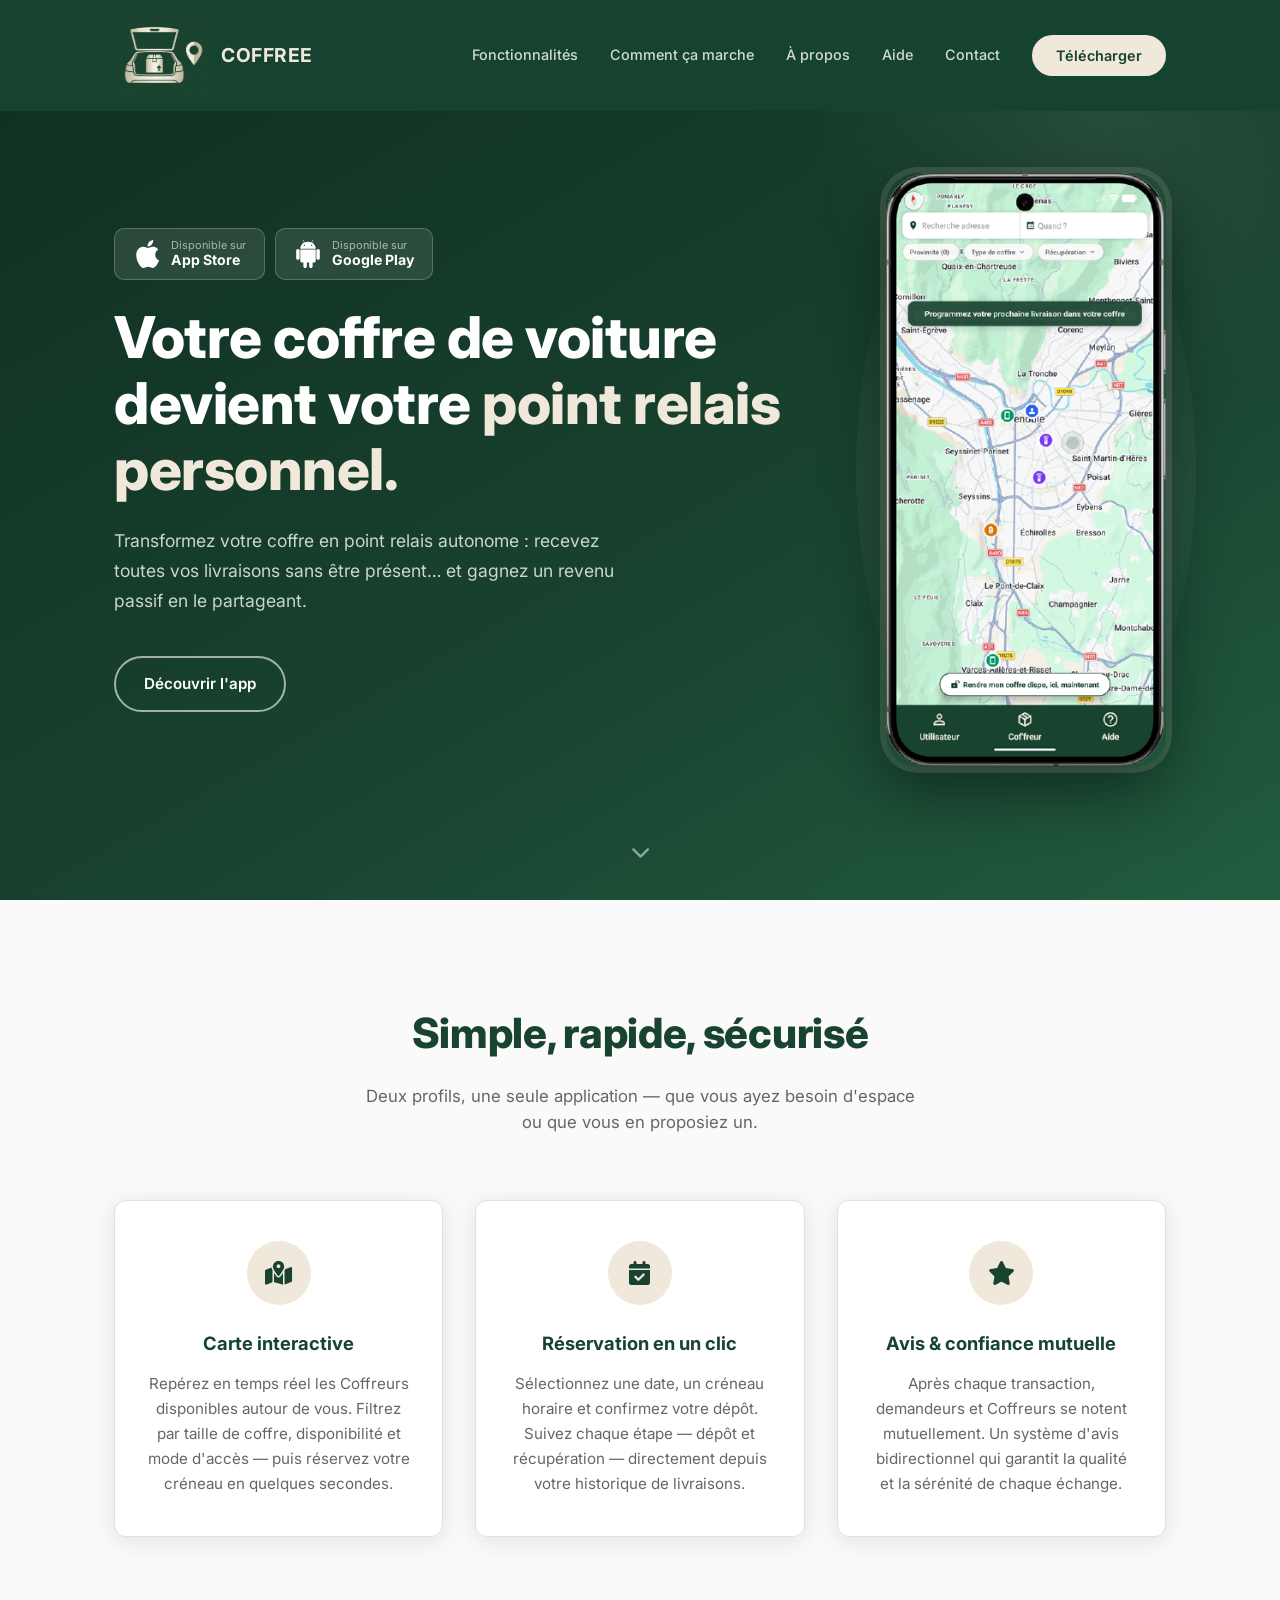
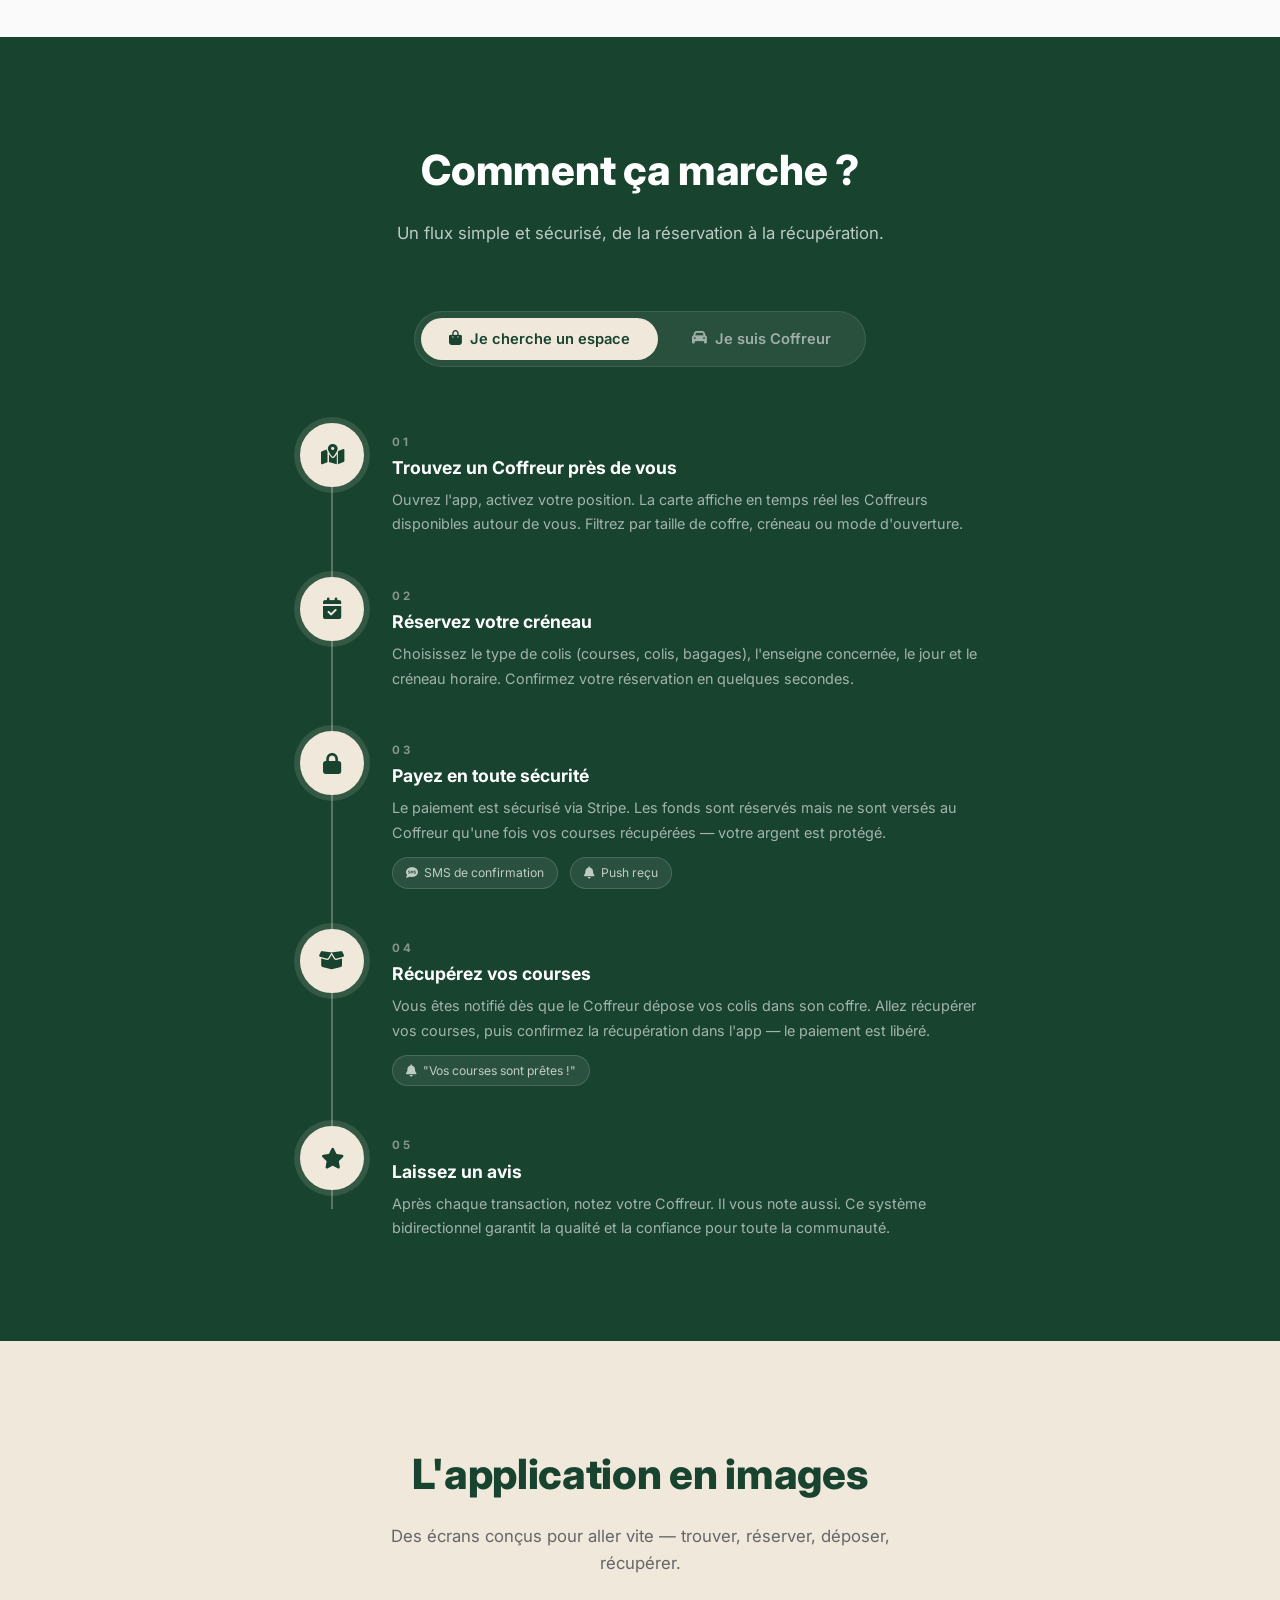
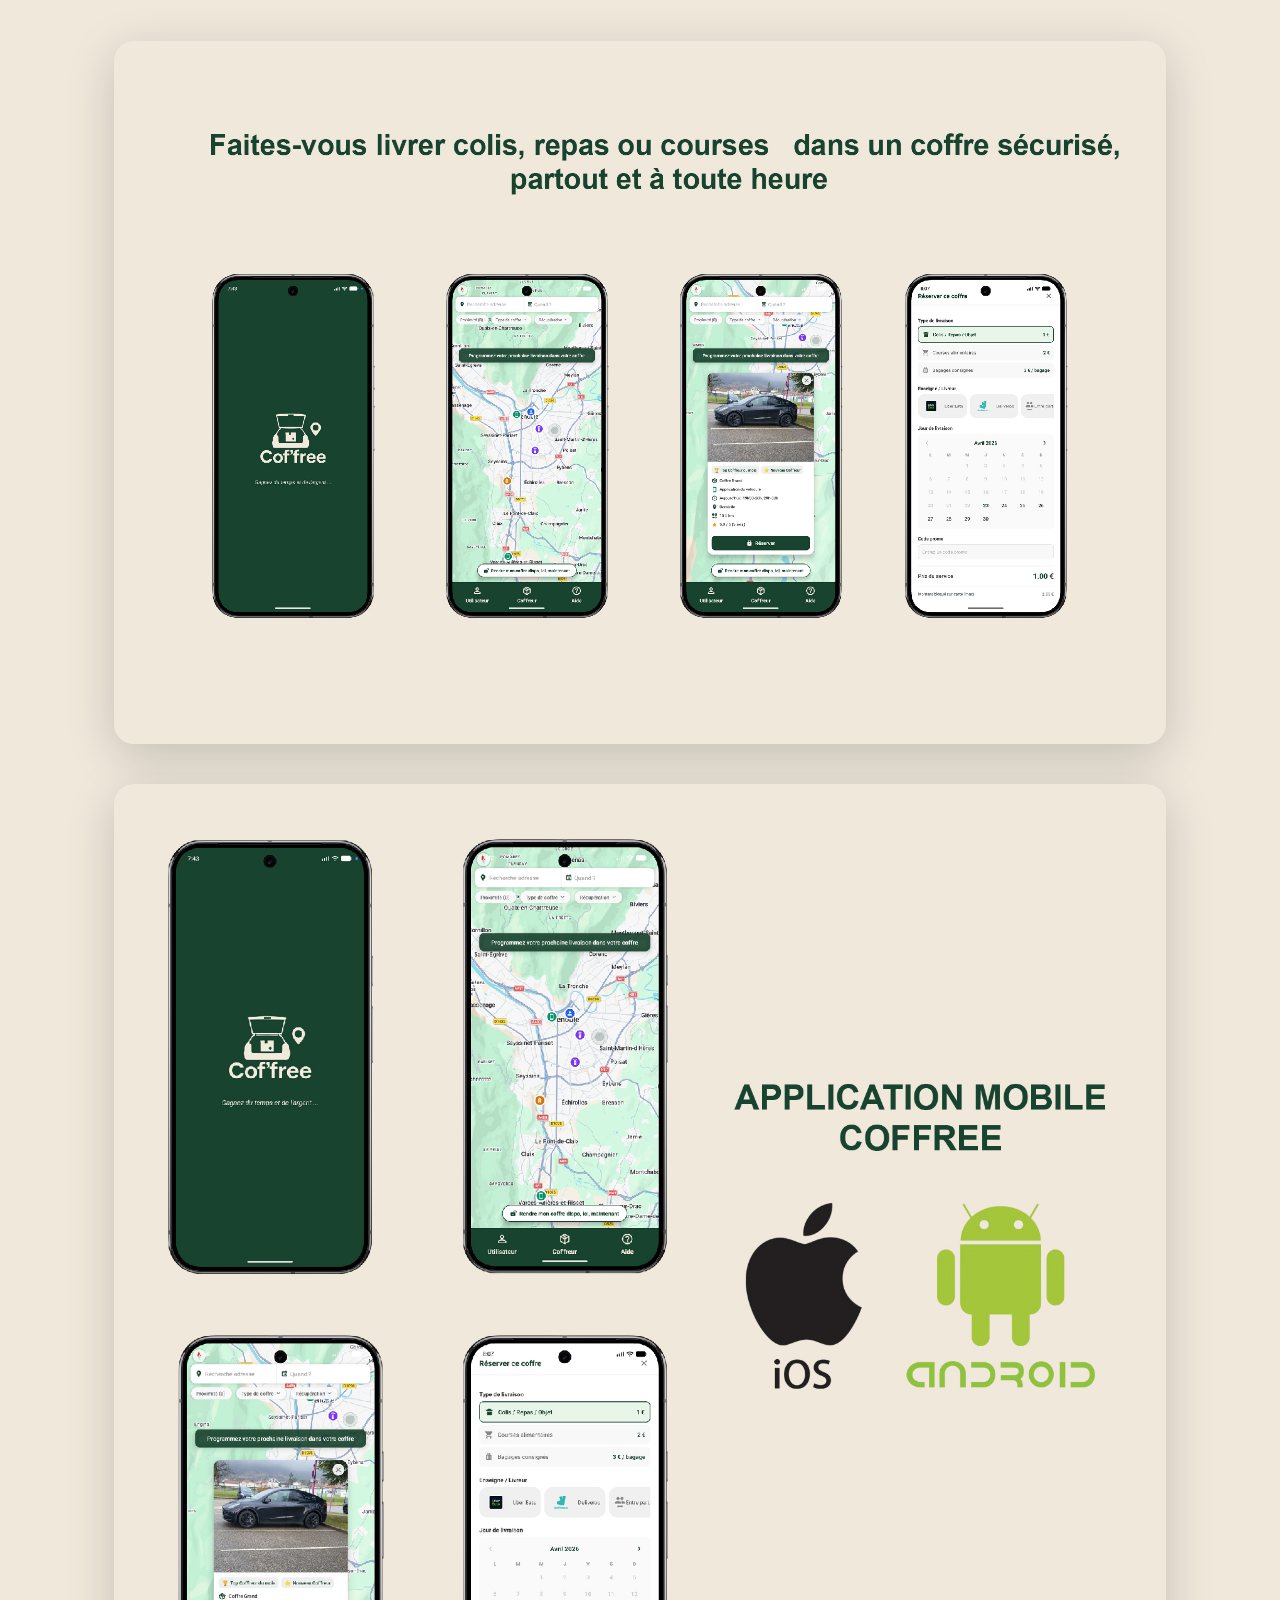
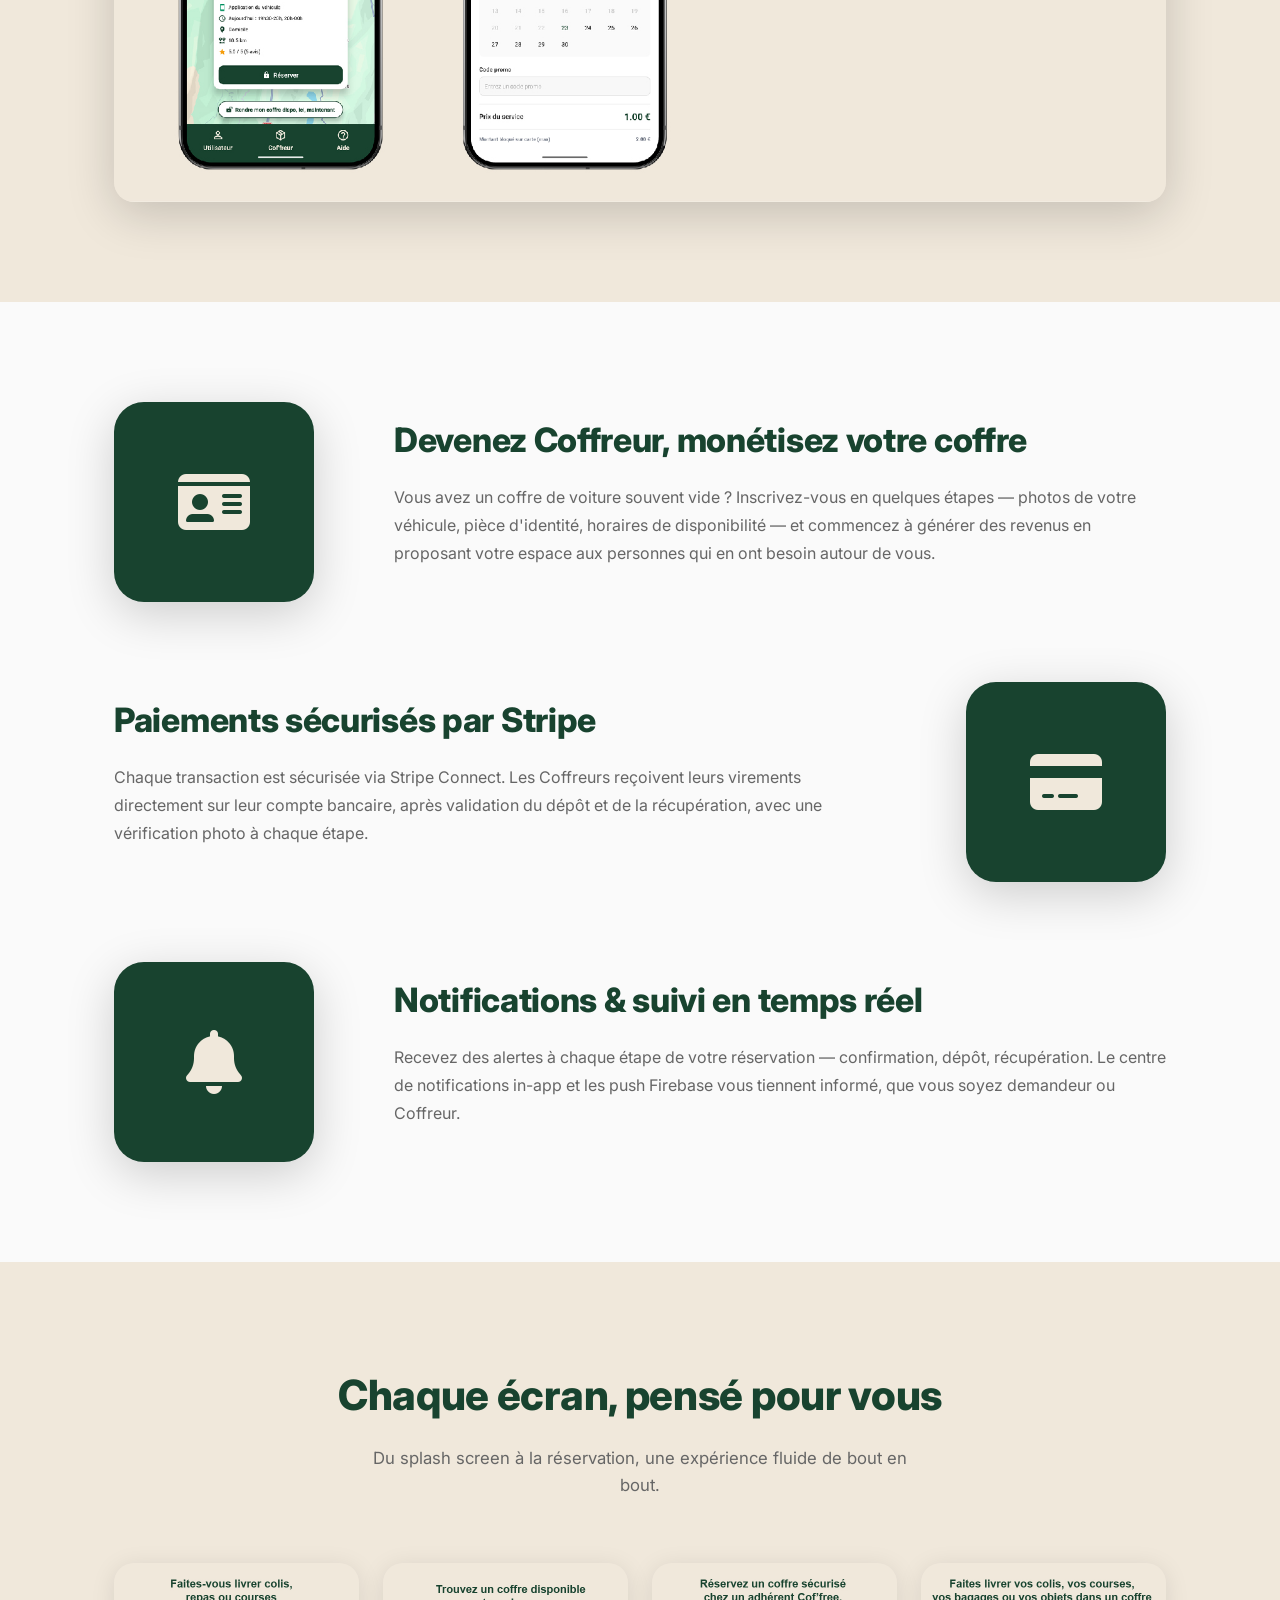
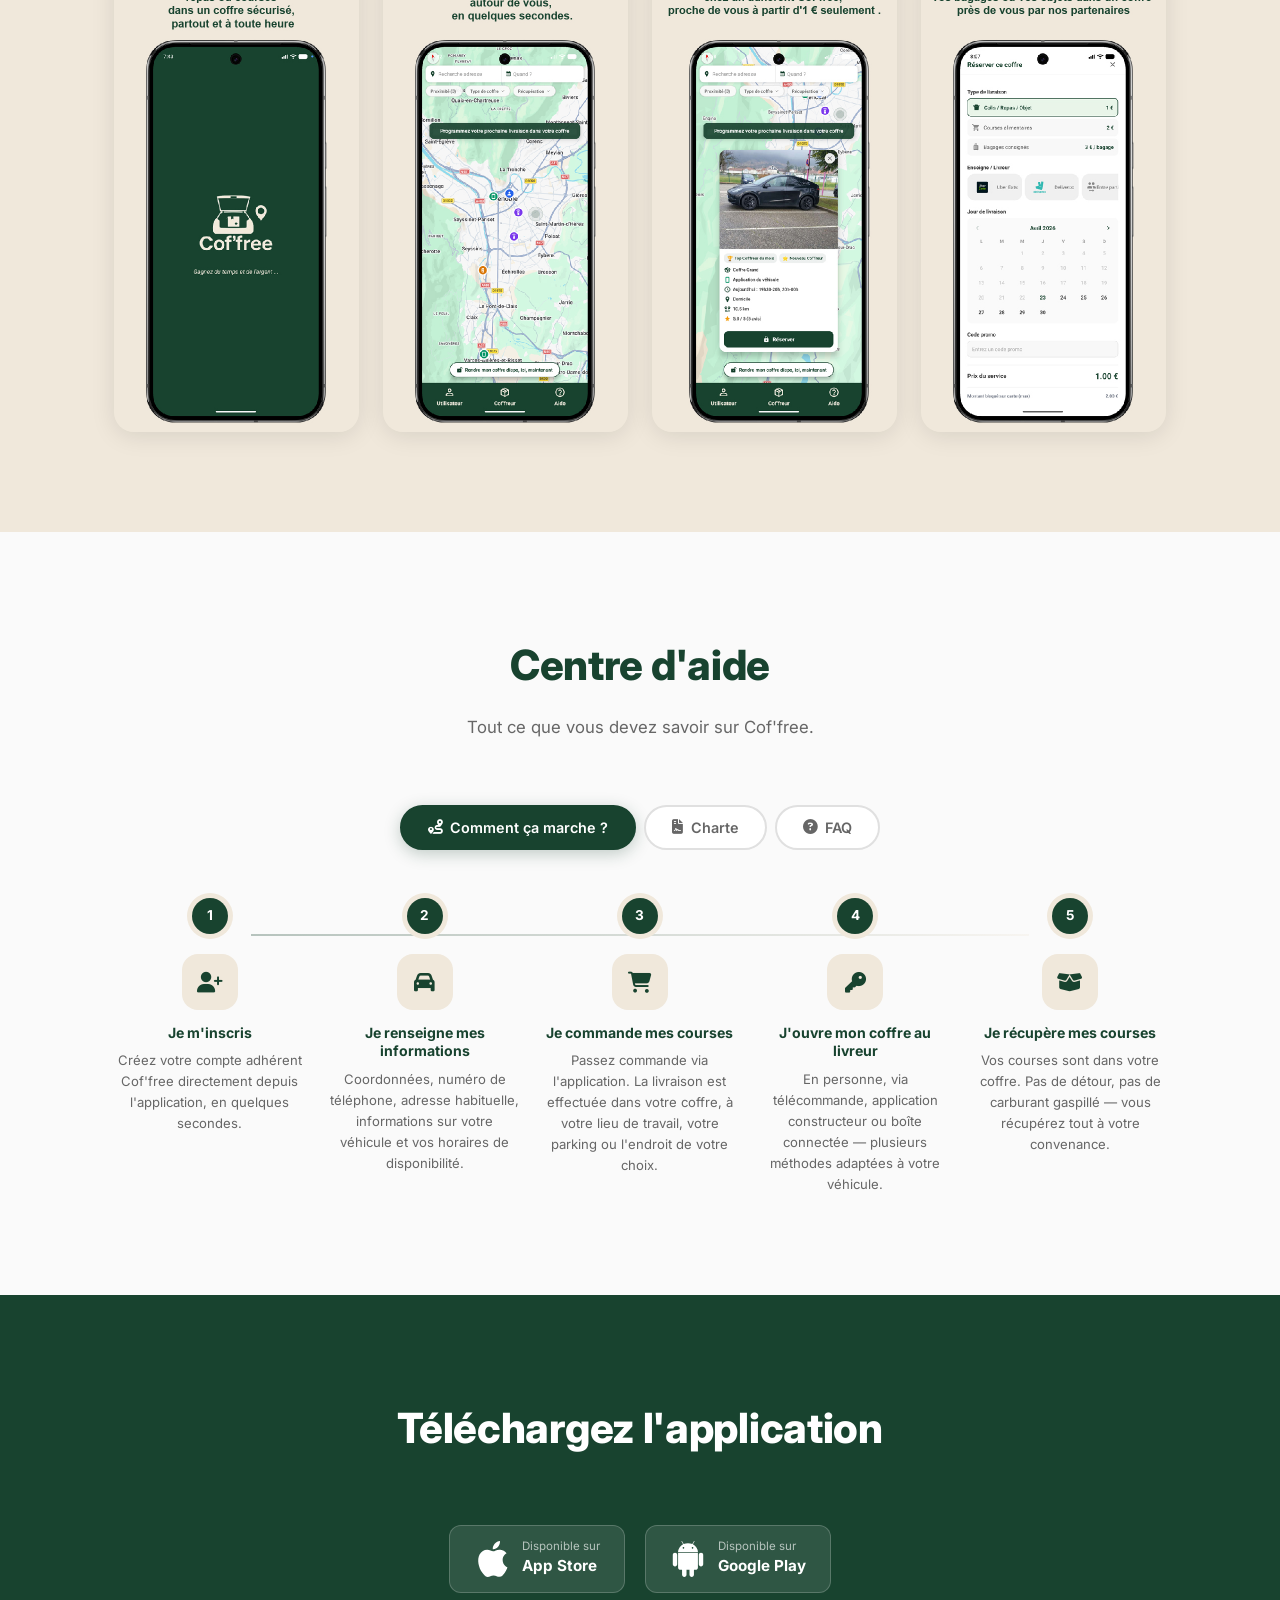
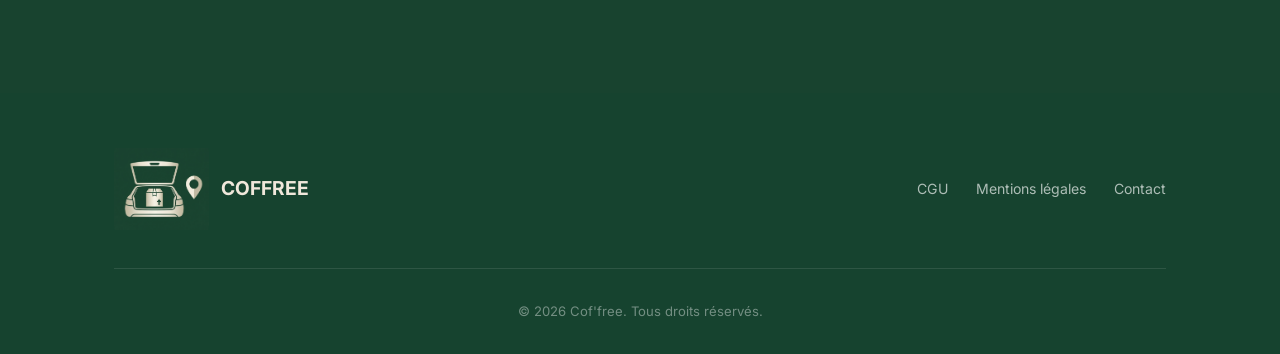
==== commit 9a999b6c: "AJOUTS : - Ajoute un formulaire de contact avec vérification anti-robot (captcha arithmétique). - Aj" ====
--- a/index.html
+++ b/index.html
@@ -668,10 +668,11 @@
         <div class="modal-box modal-contact-box">
             <button class="modal-close" id="modal-contact-close" aria-label="Fermer">&times;</button>
             <p id="modal-contact-title" class="modal-title">Nous contacter</p>
-            <form class="contact-form" id="contactForm" action="https://formsubmit.co/mehdi-khelfi@coffree.fr" method="POST">
+            <form class="contact-form" id="contactForm" action="javascript:void(0)" method="POST">
                 <input type="hidden" name="_subject" value="Nouveau message depuis Cof'free">
-                <input type="hidden" name="_captcha" value="false">
                 <input type="hidden" name="_template" value="table">
+                <!-- Honeypot anti-bot -->
+                <input type="text" name="_honey" style="display:none" tabindex="-1" autocomplete="off">
                 <div class="contact-form-row">
                     <div class="contact-form-group">
                         <label for="contact-nom">Nom</label>
@@ -694,6 +695,15 @@
                     <label for="contact-message">Message</label>
                     <textarea id="contact-message" name="message" rows="4" placeholder="Votre message..." required></textarea>
                 </div>
+                <!-- Captcha arithmétique -->
+                <div class="contact-form-group">
+                    <label for="captcha-input">Vérification anti-robot</label>
+                    <div class="captcha-wrap">
+                        <p class="captcha-question" id="captcha-question">Calcul en cours…</p>
+                        <input type="number" id="captcha-input" name="captcha_verify" placeholder="Votre réponse" required autocomplete="off" min="0" max="99">
+                    </div>
+                </div>
+                <p id="contact-feedback" class="contact-feedback" role="status" aria-live="polite"></p>
                 <button type="submit" class="btn btn-cta contact-form-submit">Envoyer</button>
             </form>
         </div>
--- a/assets/css/style.css
+++ b/assets/css/style.css
@@ -1188,14 +1188,14 @@
     gap: 12px;
 }
 .footer-logo {
-    width: 32px; height: 32px;
-    border-radius: 6px;
-    object-fit: cover;
+    width: 95px; height: 95px;
+    border-radius: 10px;
+    object-fit: contain;
 }
 .footer-brand span {
     color: var(--secondary);
     font-weight: 700;
-    font-size: 1rem;
+    font-size: 1.2rem;
 }
 
 .footer-links {
@@ -1357,6 +1357,9 @@
     max-width: 560px;
     width: 94%;
     padding: 44px 40px 36px;
+    max-height: 90vh;
+    overflow-y: auto;
+    overflow-x: hidden;
 }
 
 .contact-form {
@@ -1413,10 +1416,71 @@
 }
 
 .contact-form-submit {
-    width: 100%;
+    align-self: flex-end;
     margin-top: 6px;
-    padding: 13px;
+    padding: 13px 32px;
     font-size: 1rem;
+}
+
+/* Captcha arithmétique */
+.captcha-wrap {
+    display: flex;
+    flex-direction: column;
+    gap: 10px;
+}
+
+.captcha-question {
+    color: var(--secondary);
+    font-size: 1.05rem;
+    font-weight: 700;
+    letter-spacing: 0.06em;
+    background: rgba(255, 255, 255, 0.08);
+    border: 1.5px solid rgba(240, 232, 219, 0.25);
+    border-radius: 8px;
+    padding: 10px 14px;
+    text-align: center;
+    user-select: none;
+}
+
+.captcha-wrap input[type="number"] {
+    -moz-appearance: textfield;
+    text-align: center;
+}
+
+.captcha-wrap input[type="number"]::-webkit-outer-spin-button,
+.captcha-wrap input[type="number"]::-webkit-inner-spin-button {
+    -webkit-appearance: none;
+    margin: 0;
+}
+
+/* Feedback contact */
+.contact-feedback {
+    font-size: 0.88rem;
+    text-align: center;
+    padding: 0;
+    border-radius: 8px;
+    margin-top: 2px;
+    line-height: 1.4;
+    min-height: 0;
+    transition: all 0.2s ease;
+}
+
+.contact-feedback:empty {
+    display: none;
+}
+
+.contact-feedback.success {
+    color: #4ade80;
+    background: rgba(74, 222, 128, 0.1);
+    border: 1px solid rgba(74, 222, 128, 0.3);
+    padding: 10px 14px;
+}
+
+.contact-feedback.error {
+    color: #f87171;
+    background: rgba(248, 113, 113, 0.1);
+    border: 1px solid rgba(248, 113, 113, 0.3);
+    padding: 10px 14px;
 }
 
 /* =============================================
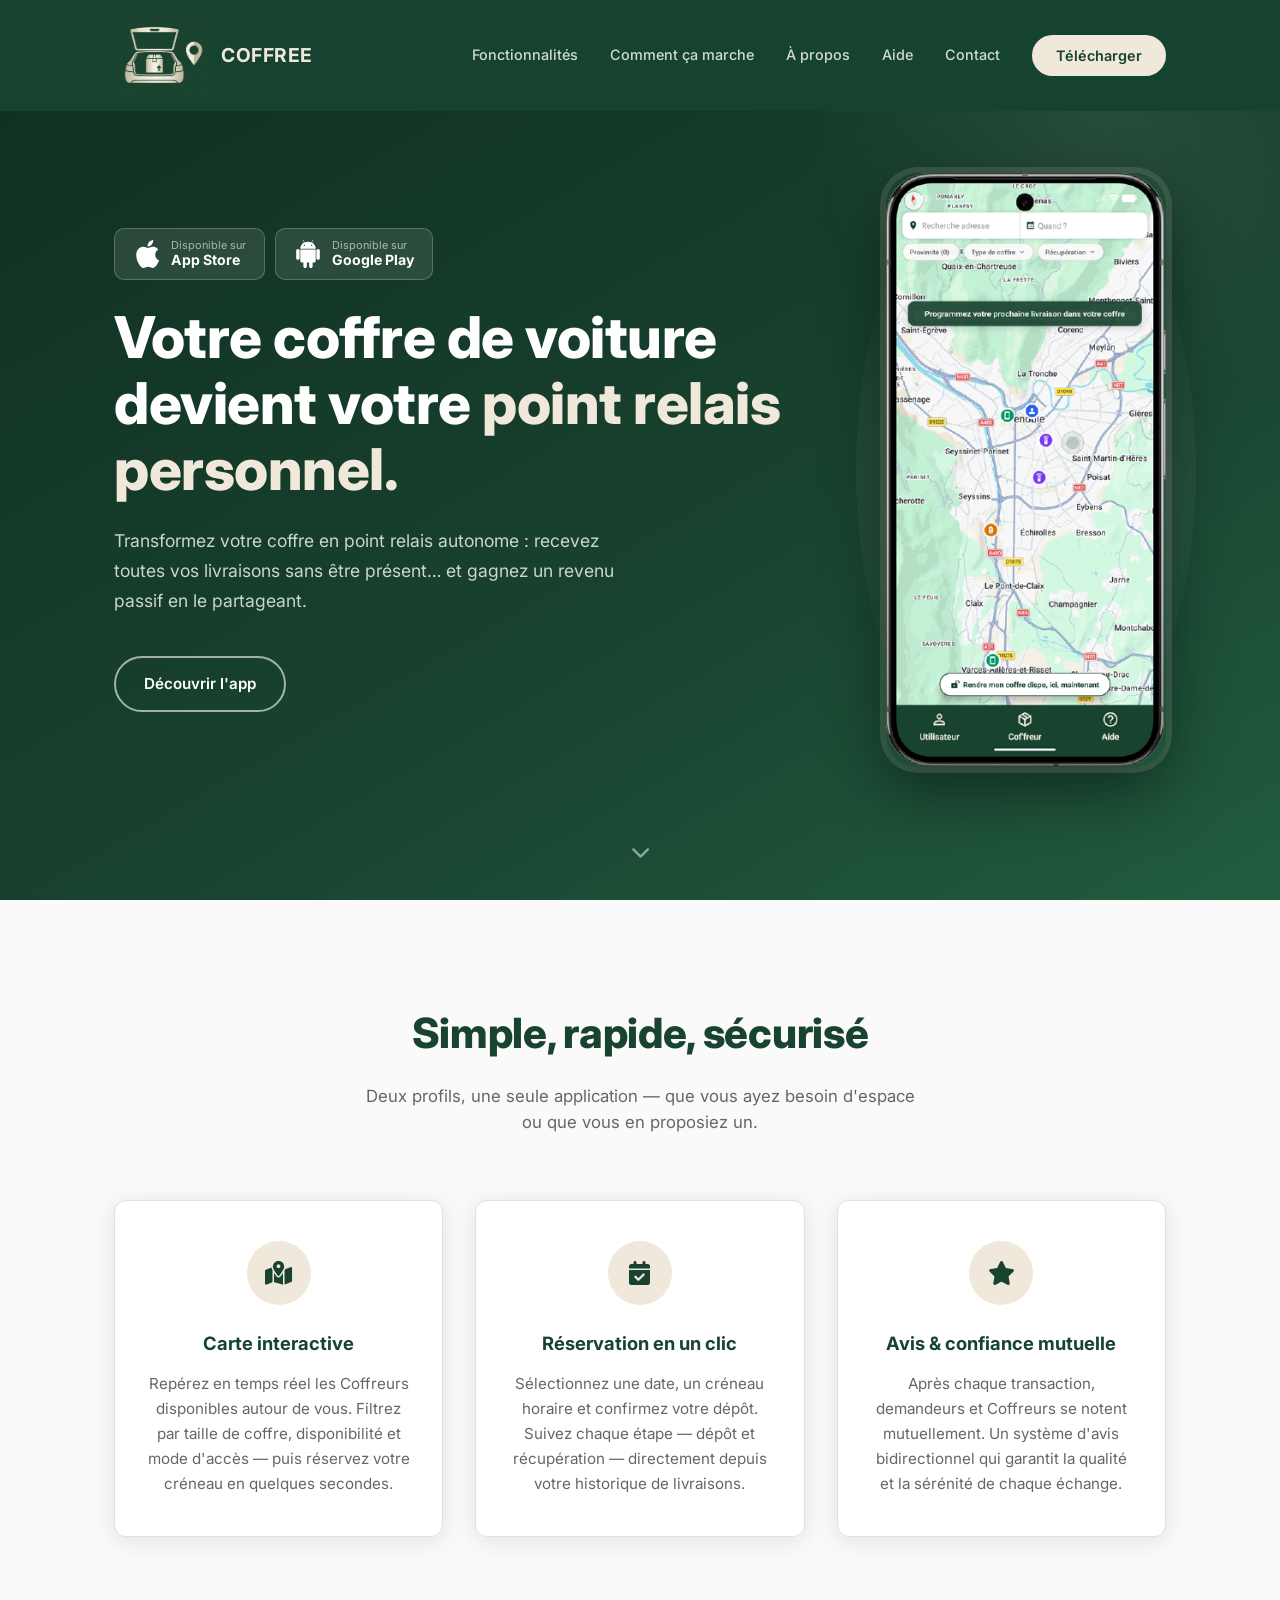
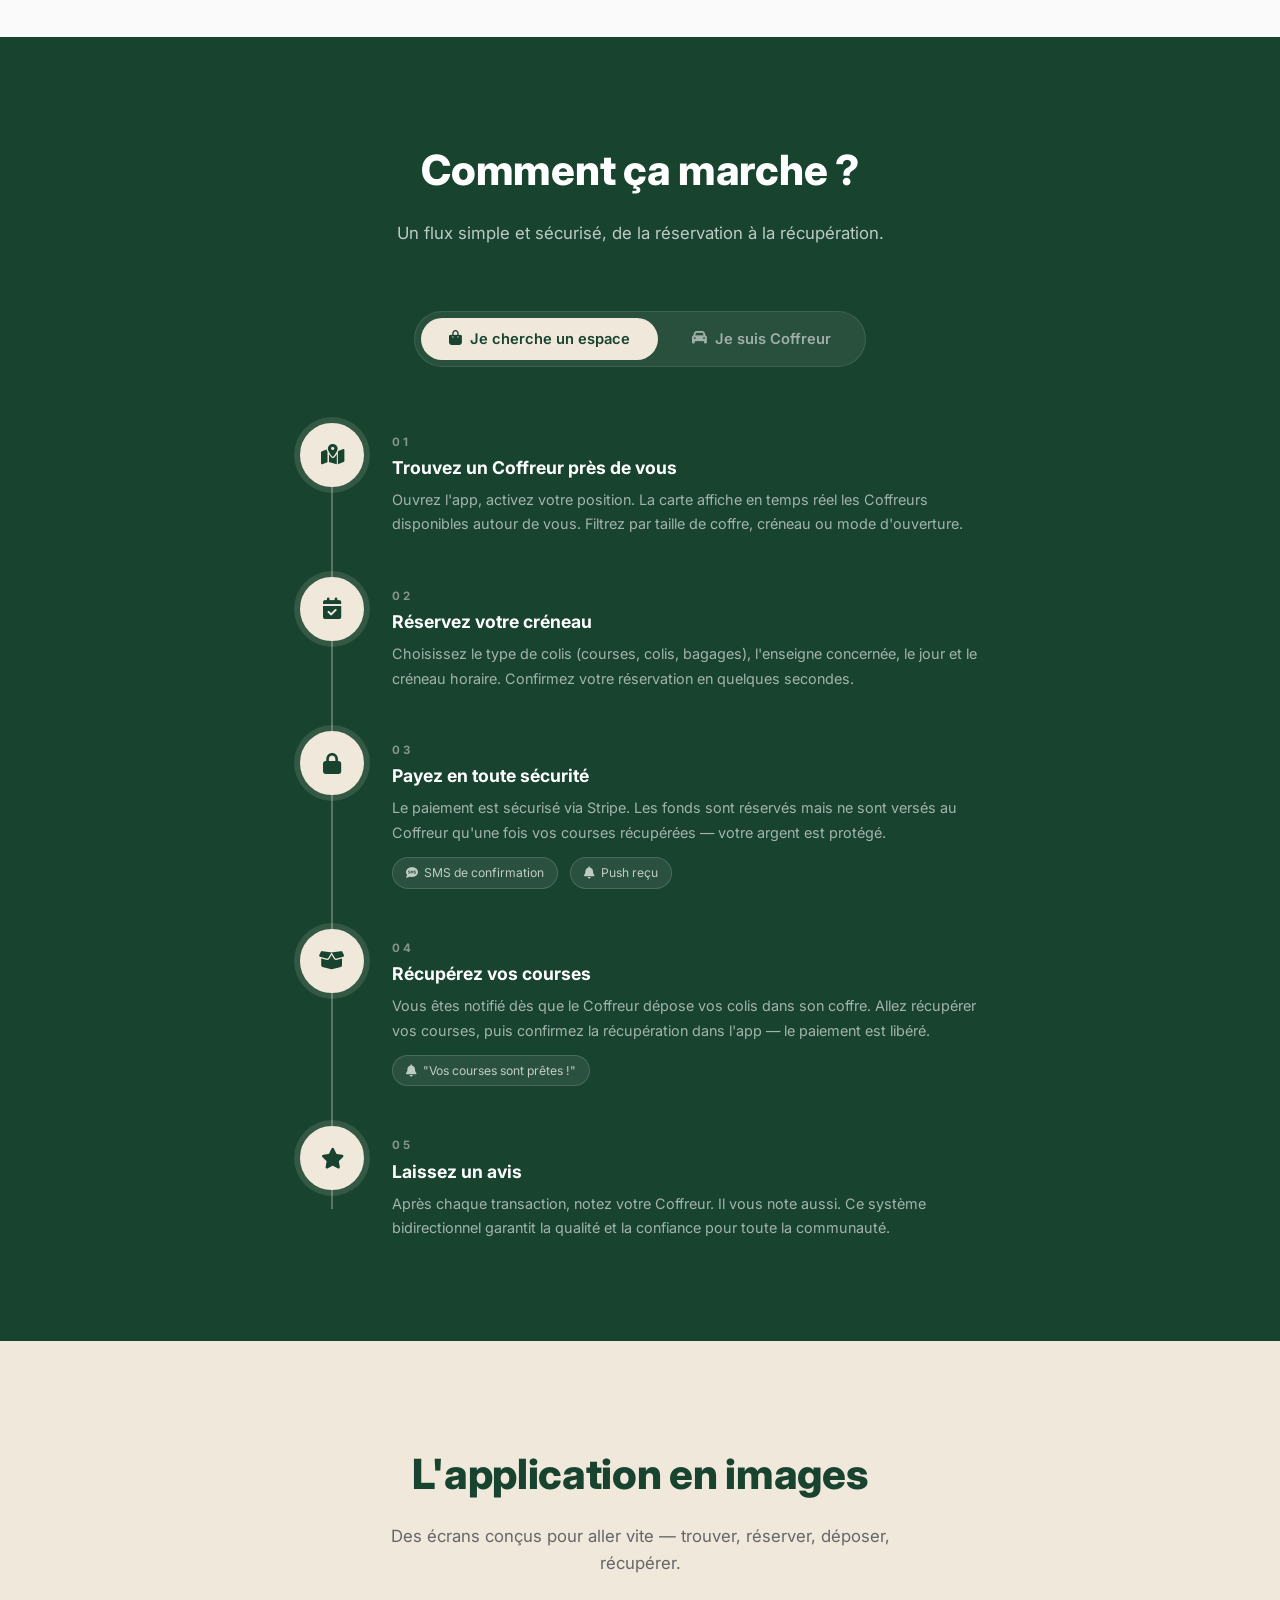
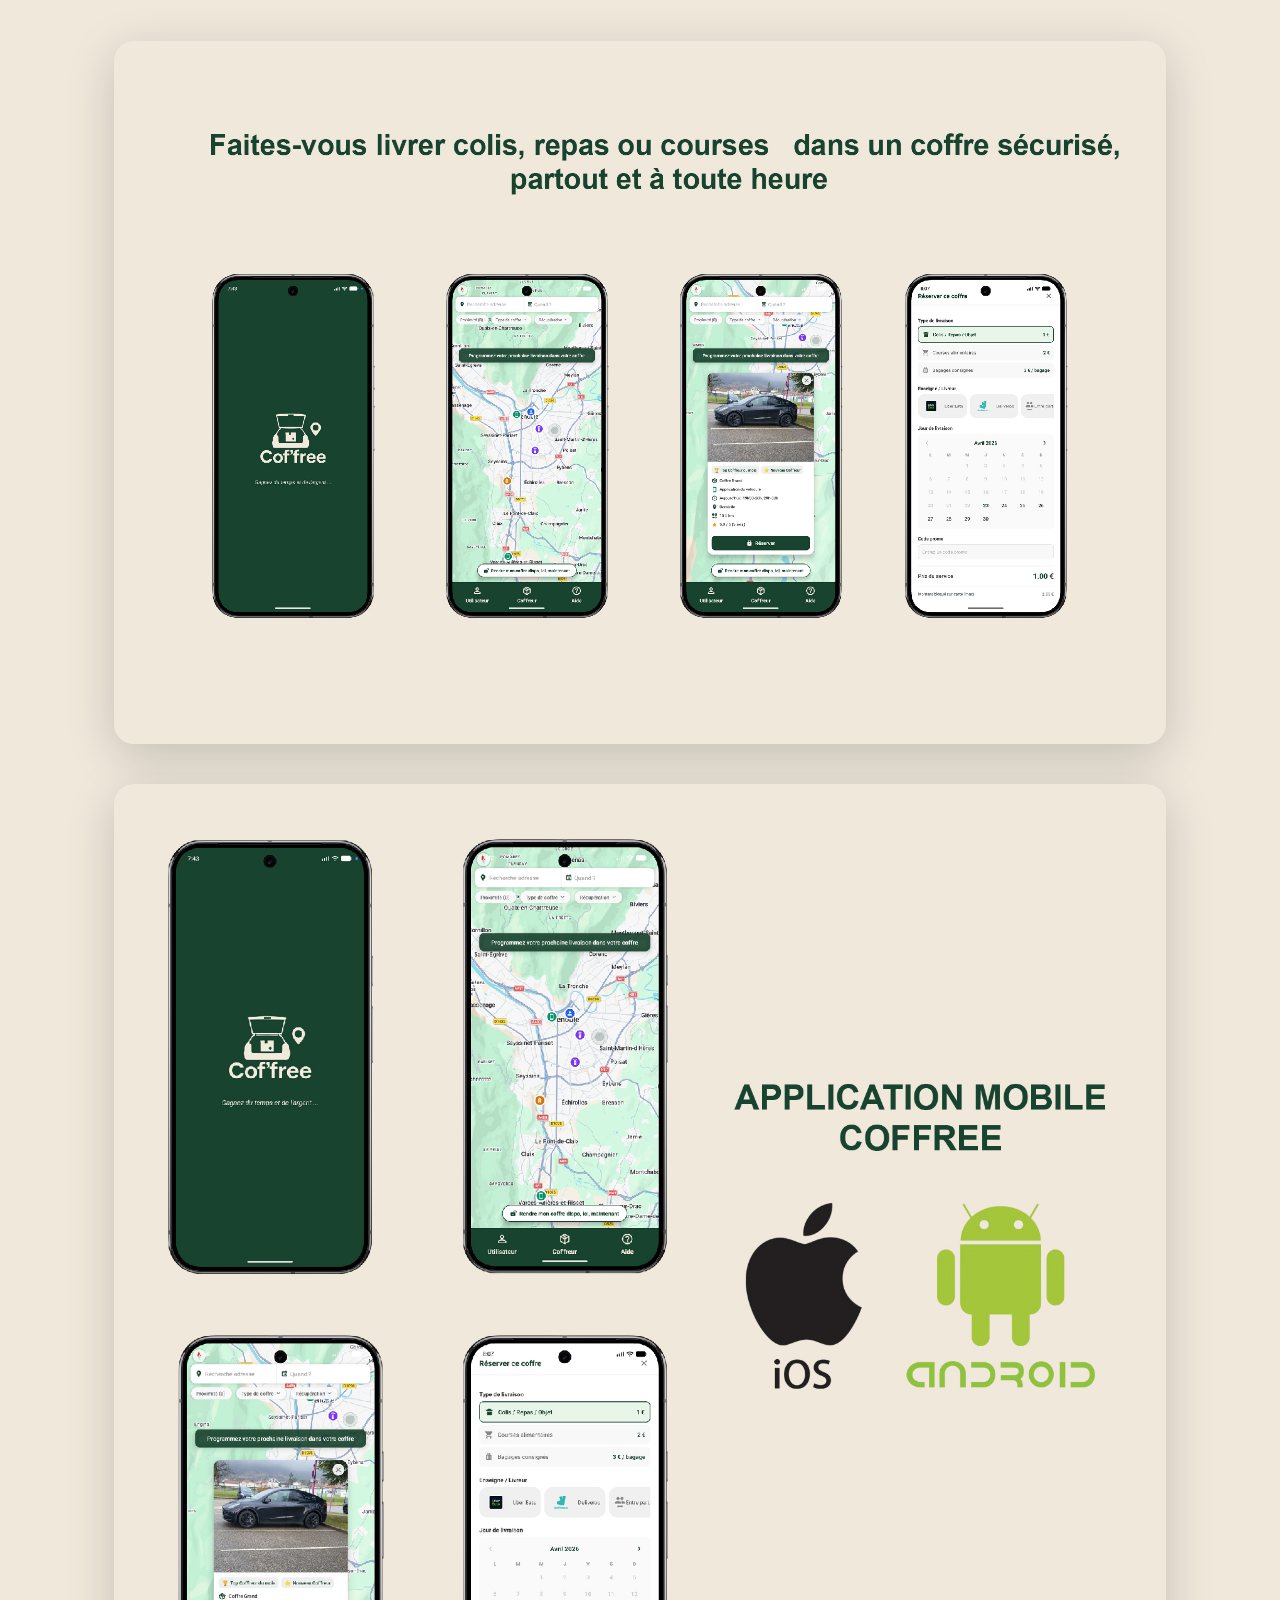
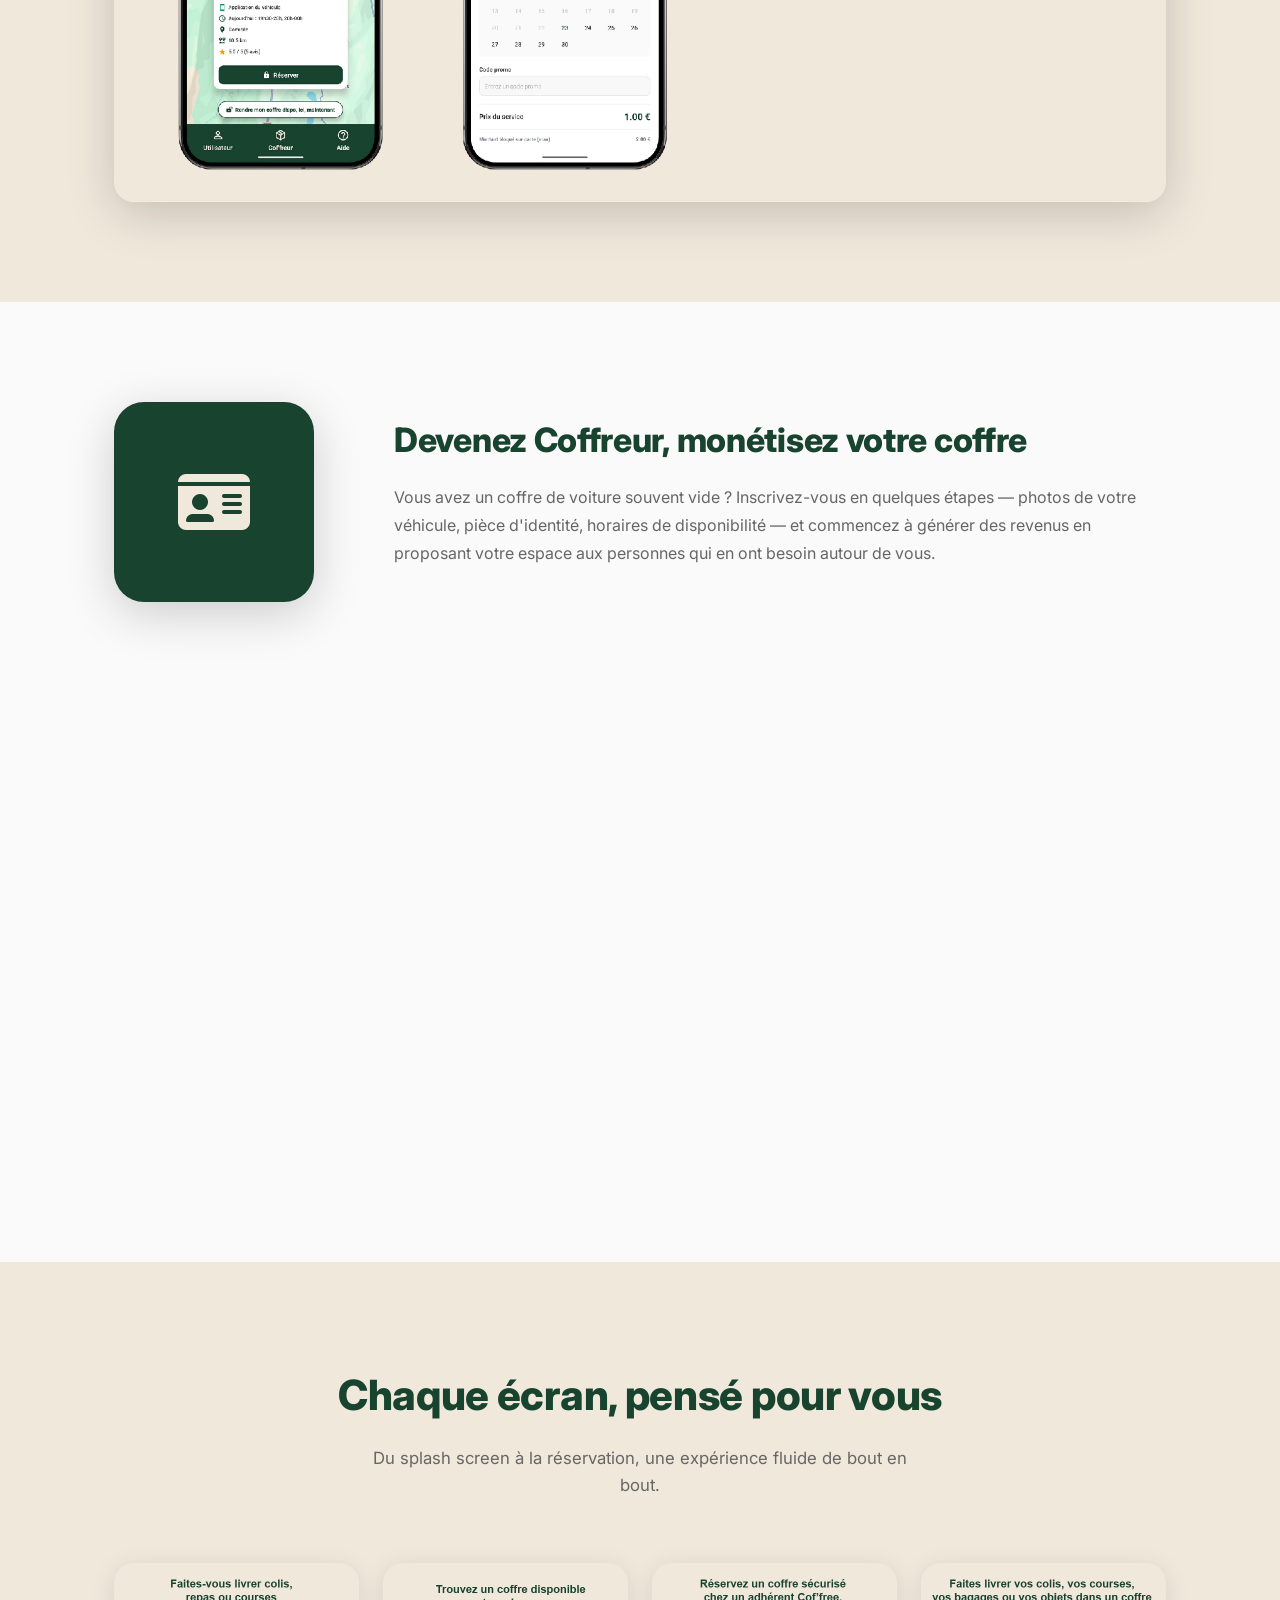
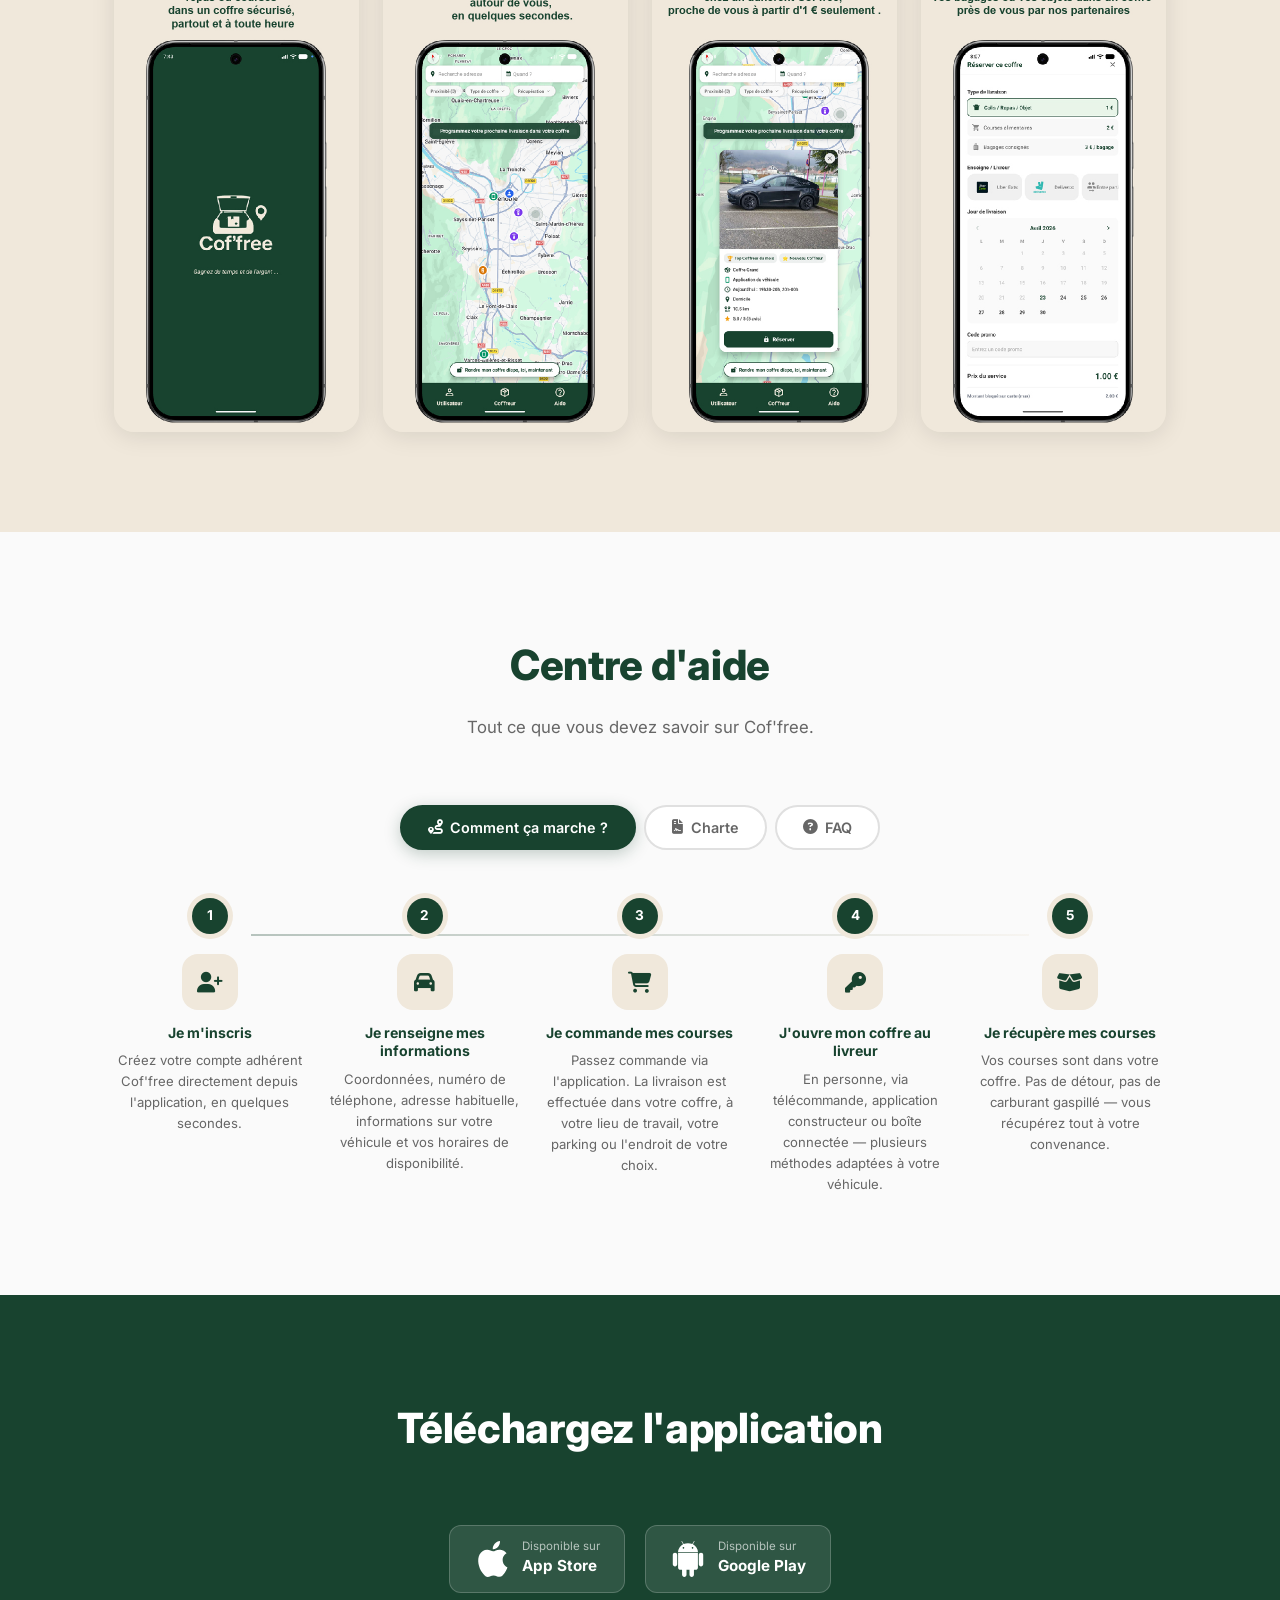
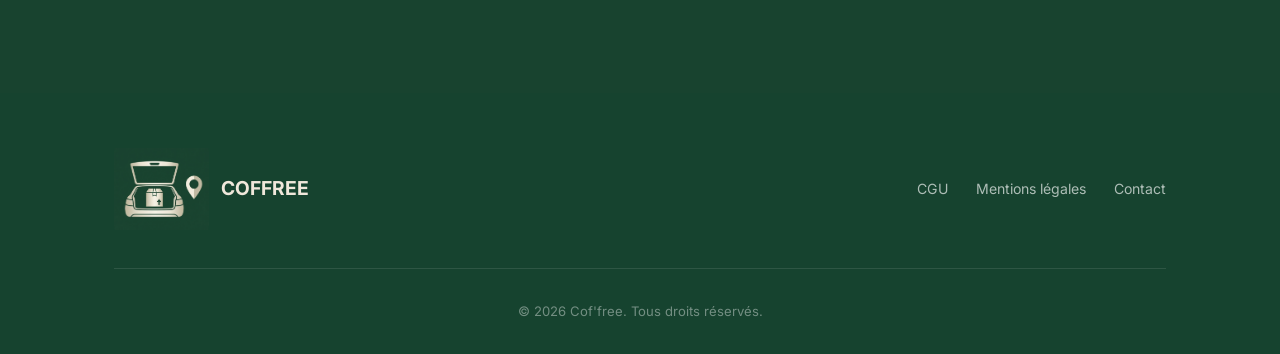
==== commit 5325060e: "MODIFICATIONS : - Met à jour la description et le titre dans index.html - Ajoute des balises SEO dan" ====
--- a/index.html
+++ b/index.html
@@ -3,14 +3,65 @@
 <head>
     <meta charset="UTF-8">
     <meta name="viewport" content="width=device-width, initial-scale=1.0">
-    <meta name="description" content="Cof'free — L'application mobile qui connecte les personnes cherchant un espace de stockage temporaire avec des Coffreurs qui monnayent l'espace de leur coffre de voiture.">
-    <title>Cof'free — Le coffre de voiture partagé</title>
+    <meta name="description" content="Cof'free — Faites livrer vos courses dans votre coffre de voiture ou gagnez un revenu passif en le partageant. Application mobile gratuite iOS et Android, disponible en France.">
+    <title>Coffree — Le coffre de voiture partagé</title>
     <link rel="icon" type="image/svg+xml" href="data:image/svg+xml,%3Csvg xmlns='http://www.w3.org/2000/svg' viewBox='0 0 32 32'%3E%3Crect width='32' height='32' rx='8' fill='%2316432f'/%3E%3Csvg x='4' y='2' width='24' height='28' viewBox='0 0 512 512' fill='%23f0e8db'%3E%3Cpath d='M256,100.174c-46.03,0-83.478,37.448-83.478,83.478S209.97,267.131,256,267.131s83.478-37.448,83.478-83.478S302.03,100.174,256,100.174z M256,233.74c-27.618,0-50.087-22.469-50.087-50.087c0-27.618,22.469-50.087,50.087-50.087c27.618,0,50.087,22.469,50.087,50.087C306.087,211.271,283.618,233.74,256,233.74z'/%3E%3Cpath d='M256,0C154.734,0,72.347,82.387,72.347,183.653c0,70.835,21.232,98.615,169.771,320.928c6.603,9.882,21.148,9.903,27.764,0c149.325-223.389,169.771-250.792,169.771-320.928C439.652,82.387,357.266,0,256,0z M256.001,465.261C122.631,265.788,105.74,241.56,105.74,183.653C105.739,100.799,173.146,33.391,256,33.391s150.261,67.407,150.261,150.261C406.261,239.551,393.41,259.681,256.001,465.261z'/%3E%3C/svg%3E%3C/svg%3E">
     <link rel="preconnect" href="https://fonts.googleapis.com">
     <link rel="preconnect" href="https://fonts.gstatic.com" crossorigin>
     <link href="https://fonts.googleapis.com/css2?family=Inter:wght@300;400;500;600;700;800&display=swap" rel="stylesheet">
     <link rel="stylesheet" href="https://cdnjs.cloudflare.com/ajax/libs/font-awesome/6.5.0/css/all.min.css" integrity="sha512-Avb2QiuDEEvB4bZJYdft2mNjVShBftLdPG8FJ0V7irTLQ8Uo0qcPxh4Plq7G5tGm0rU+1SPhVotteLpBERwTkw==" crossorigin="anonymous" referrerpolicy="no-referrer">
     <link rel="stylesheet" href="assets/css/style.css">
+
+    <!-- ===== SEO — Canonical & Open Graph ===== -->
+    <link rel="canonical" href="https://coffree.fr/">
+    <meta property="og:type" content="website">
+    <meta property="og:site_name" content="Cof'free">
+    <meta property="og:title" content="Cof'free — Le coffre de voiture partagé">
+    <meta property="og:description" content="Faites livrer vos courses dans votre coffre de voiture ou gagnez un revenu passif en le partageant. Application gratuite iOS et Android.">
+    <meta property="og:image" content="https://coffree.fr/assets/images/pr%C3%A9sentation/visuels%20en%20grand%20coffree-05.jpg">
+    <meta property="og:image:width" content="1200">
+    <meta property="og:image:height" content="630">
+    <meta property="og:url" content="https://coffree.fr/">
+    <meta property="og:locale" content="fr_FR">
+    <meta name="twitter:card" content="summary_large_image">
+    <meta name="twitter:title" content="Cof'free — Le coffre de voiture partagé">
+    <meta name="twitter:description" content="Faites livrer vos courses dans votre coffre de voiture ou gagnez un revenu passif en le partageant.">
+    <meta name="twitter:image" content="https://coffree.fr/assets/images/pr%C3%A9sentation/visuels%20en%20grand%20coffree-05.jpg">
+
+    <!-- ===== Apple Smart App Banner & Touch Icon ===== -->
+    <meta name="apple-itunes-app" content="app-id=6766796467">
+    <link rel="apple-touch-icon" href="assets/images/logo coffree .png">
+
+    <!-- ===== Preload image hero (LCP) ===== -->
+    <link rel="preload" as="image" href="assets/images/visuels%20playstore%20coffree-07.png" fetchpriority="high">
+
+    <!-- ===== JSON-LD Schema.org ===== -->
+    <script type="application/ld+json">
+    {
+      "@context": "https://schema.org",
+      "@type": "SoftwareApplication",
+      "name": "Cof'free",
+      "description": "Application mobile qui connecte des personnes cherchant un espace de stockage temporaire avec des Coffreurs qui monnayent l'espace de leur coffre de voiture. Disponible gratuitement sur iOS et Android.",
+      "operatingSystem": "iOS, Android",
+      "applicationCategory": "LifestyleApplication",
+      "offers": {
+        "@type": "Offer",
+        "price": "0",
+        "priceCurrency": "EUR"
+      },
+      "downloadUrl": [
+        "https://apps.apple.com/fr/app/coffree/id6766796467",
+        "https://play.google.com/store/apps/details?id=com.Coffree.myapp&hl=fr"
+      ],
+      "url": "https://coffree.fr/",
+      "inLanguage": "fr-FR",
+      "publisher": {
+        "@type": "Organization",
+        "name": "Cof'free",
+        "url": "https://coffree.fr/"
+      }
+    }
+    </script>
 </head>
 <body>
 
@@ -615,7 +666,7 @@
                 </div>
                 <ul class="footer-links">
                     <li><a href="policy.html">CGU</a></li>
-                    <li><a href="#">Mentions légales</a></li>
+                    <li><a href="mentions-legales.html">Mentions légales</a></li>
                     <li><a href="#" data-modal="contact">Contact</a></li>
                 </ul>
             </div>
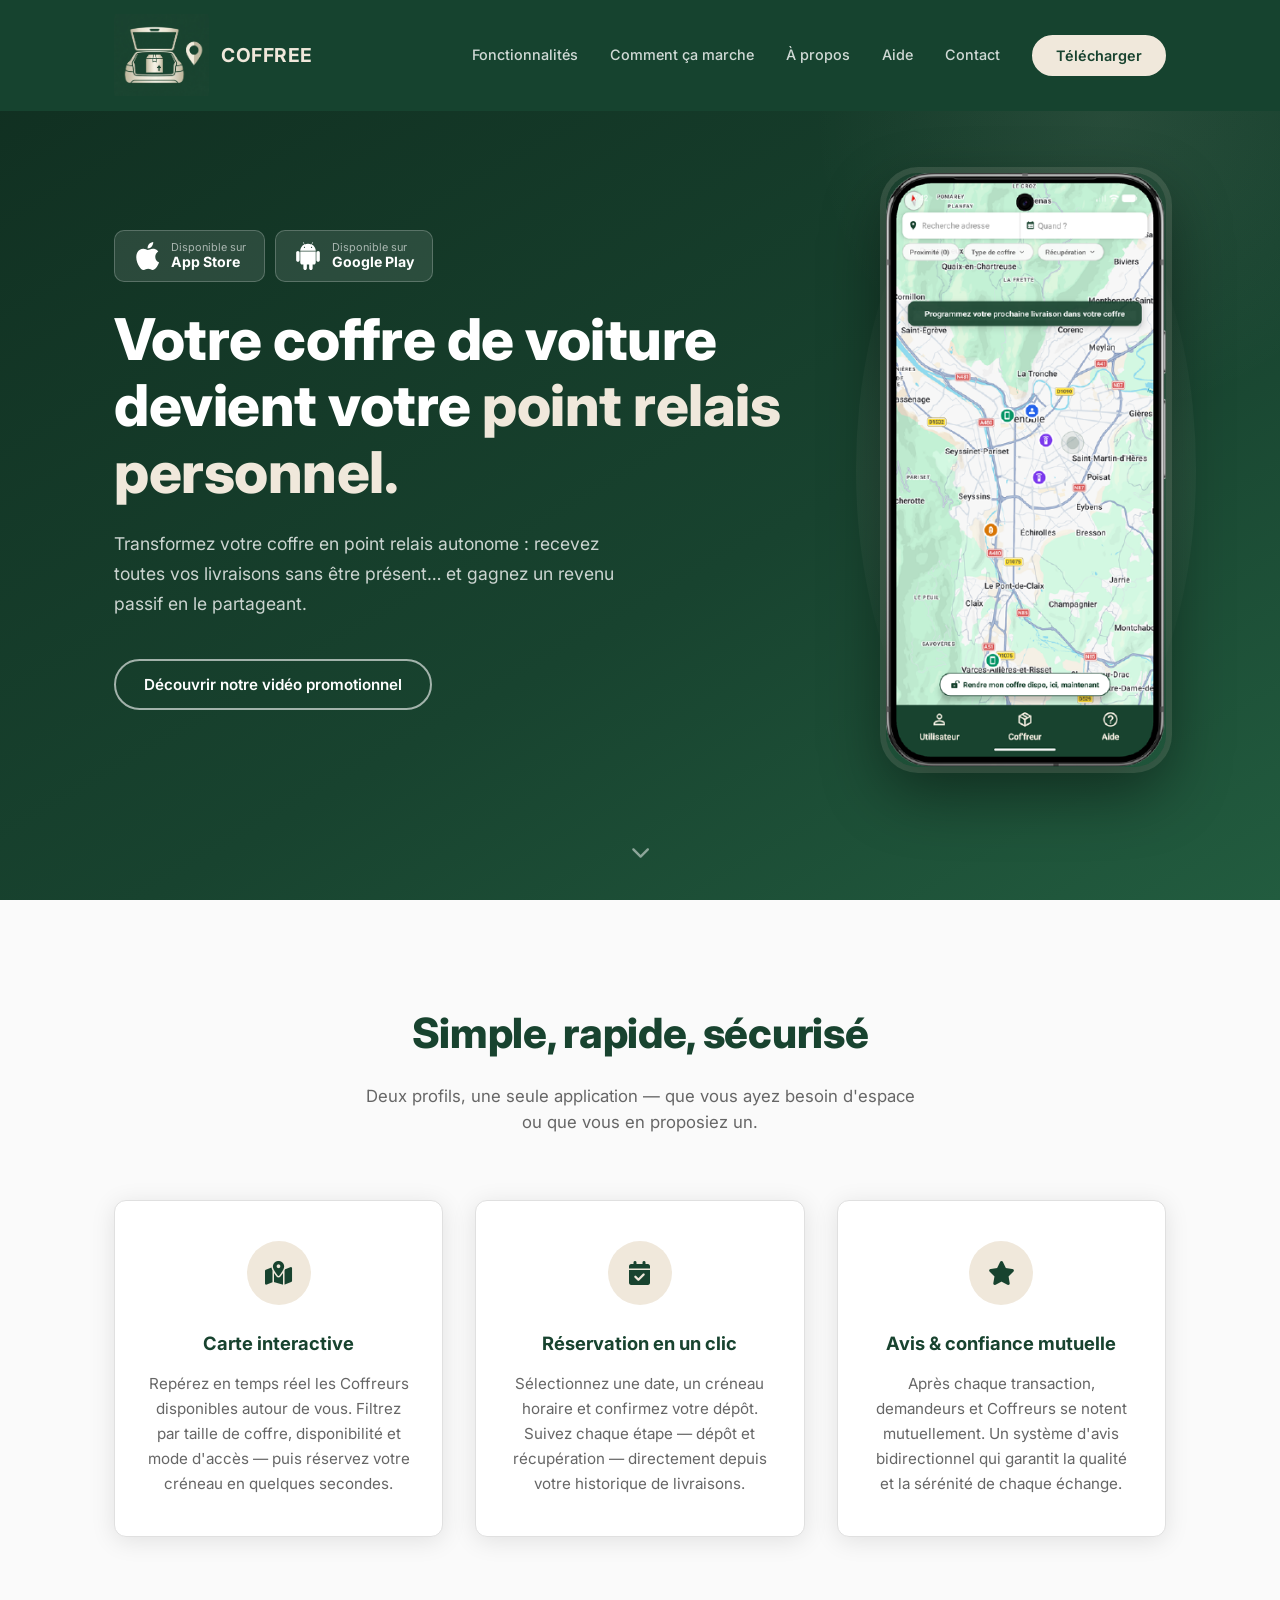
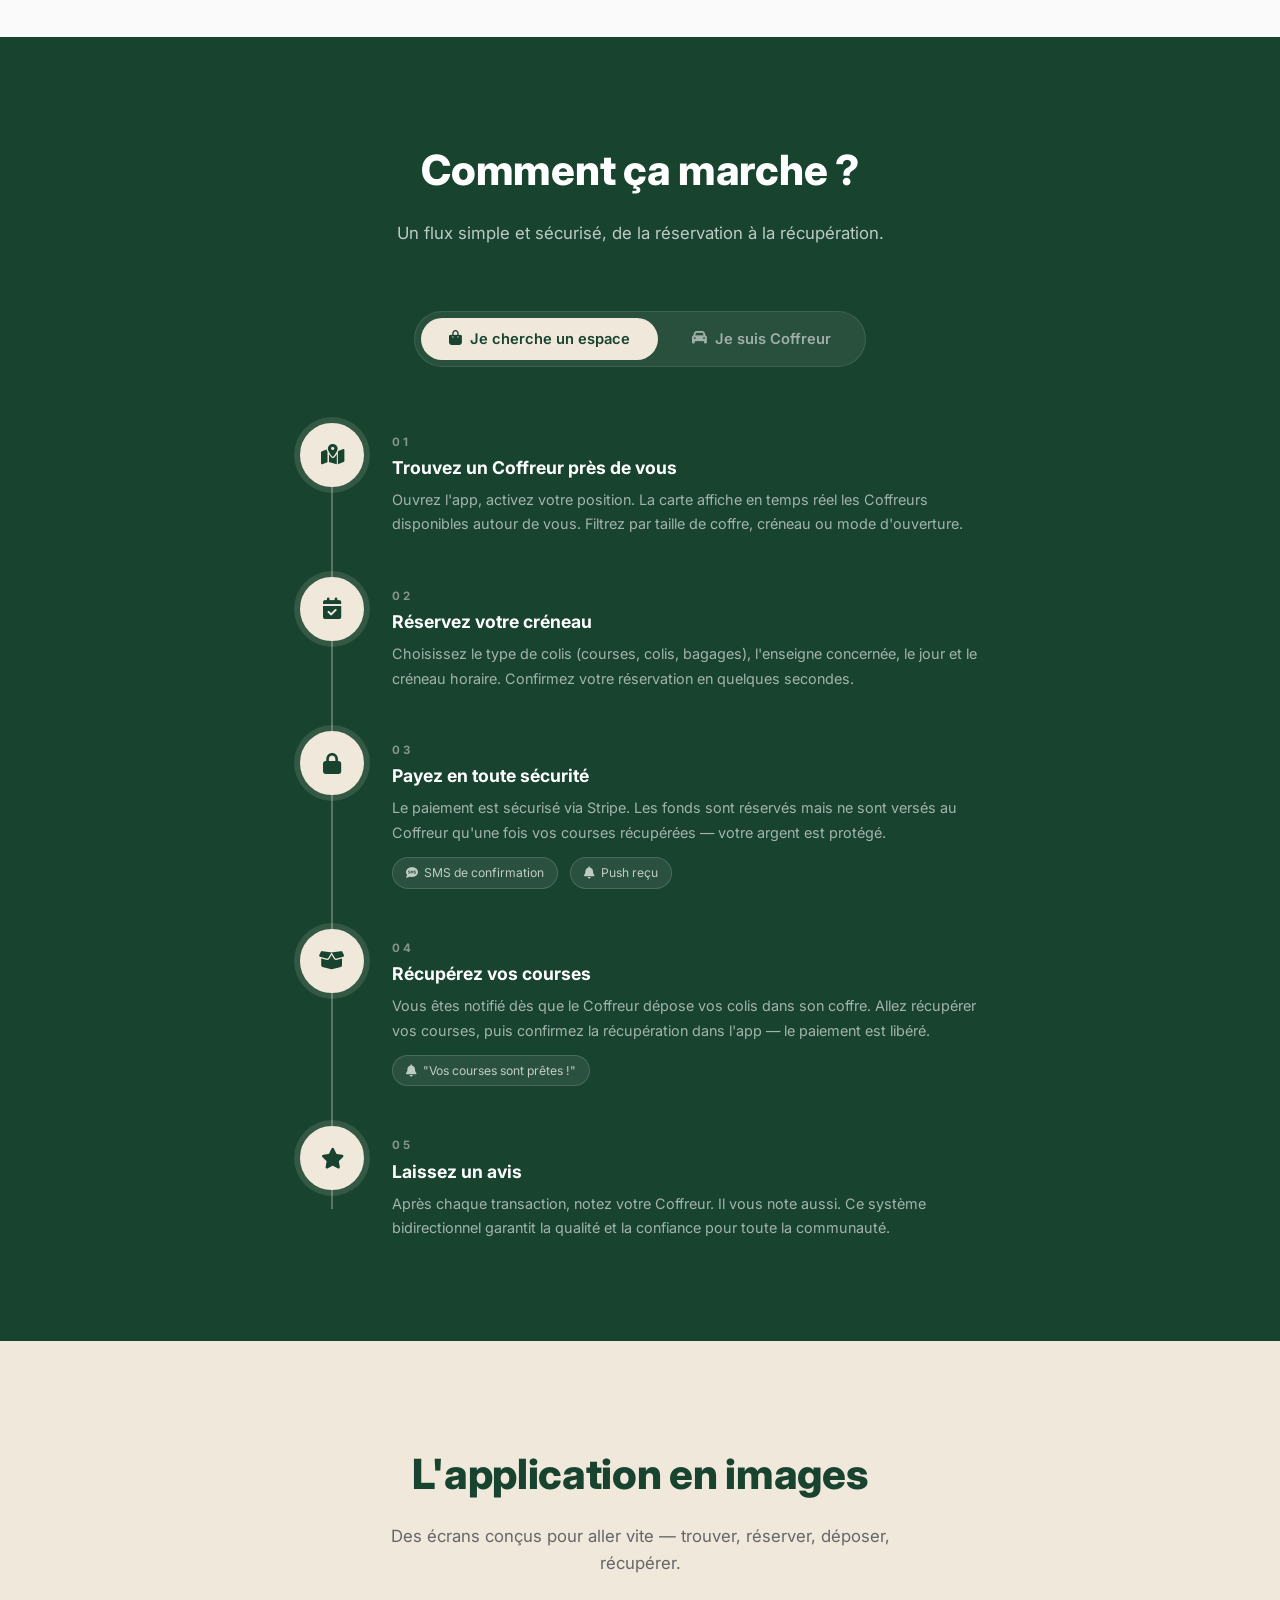
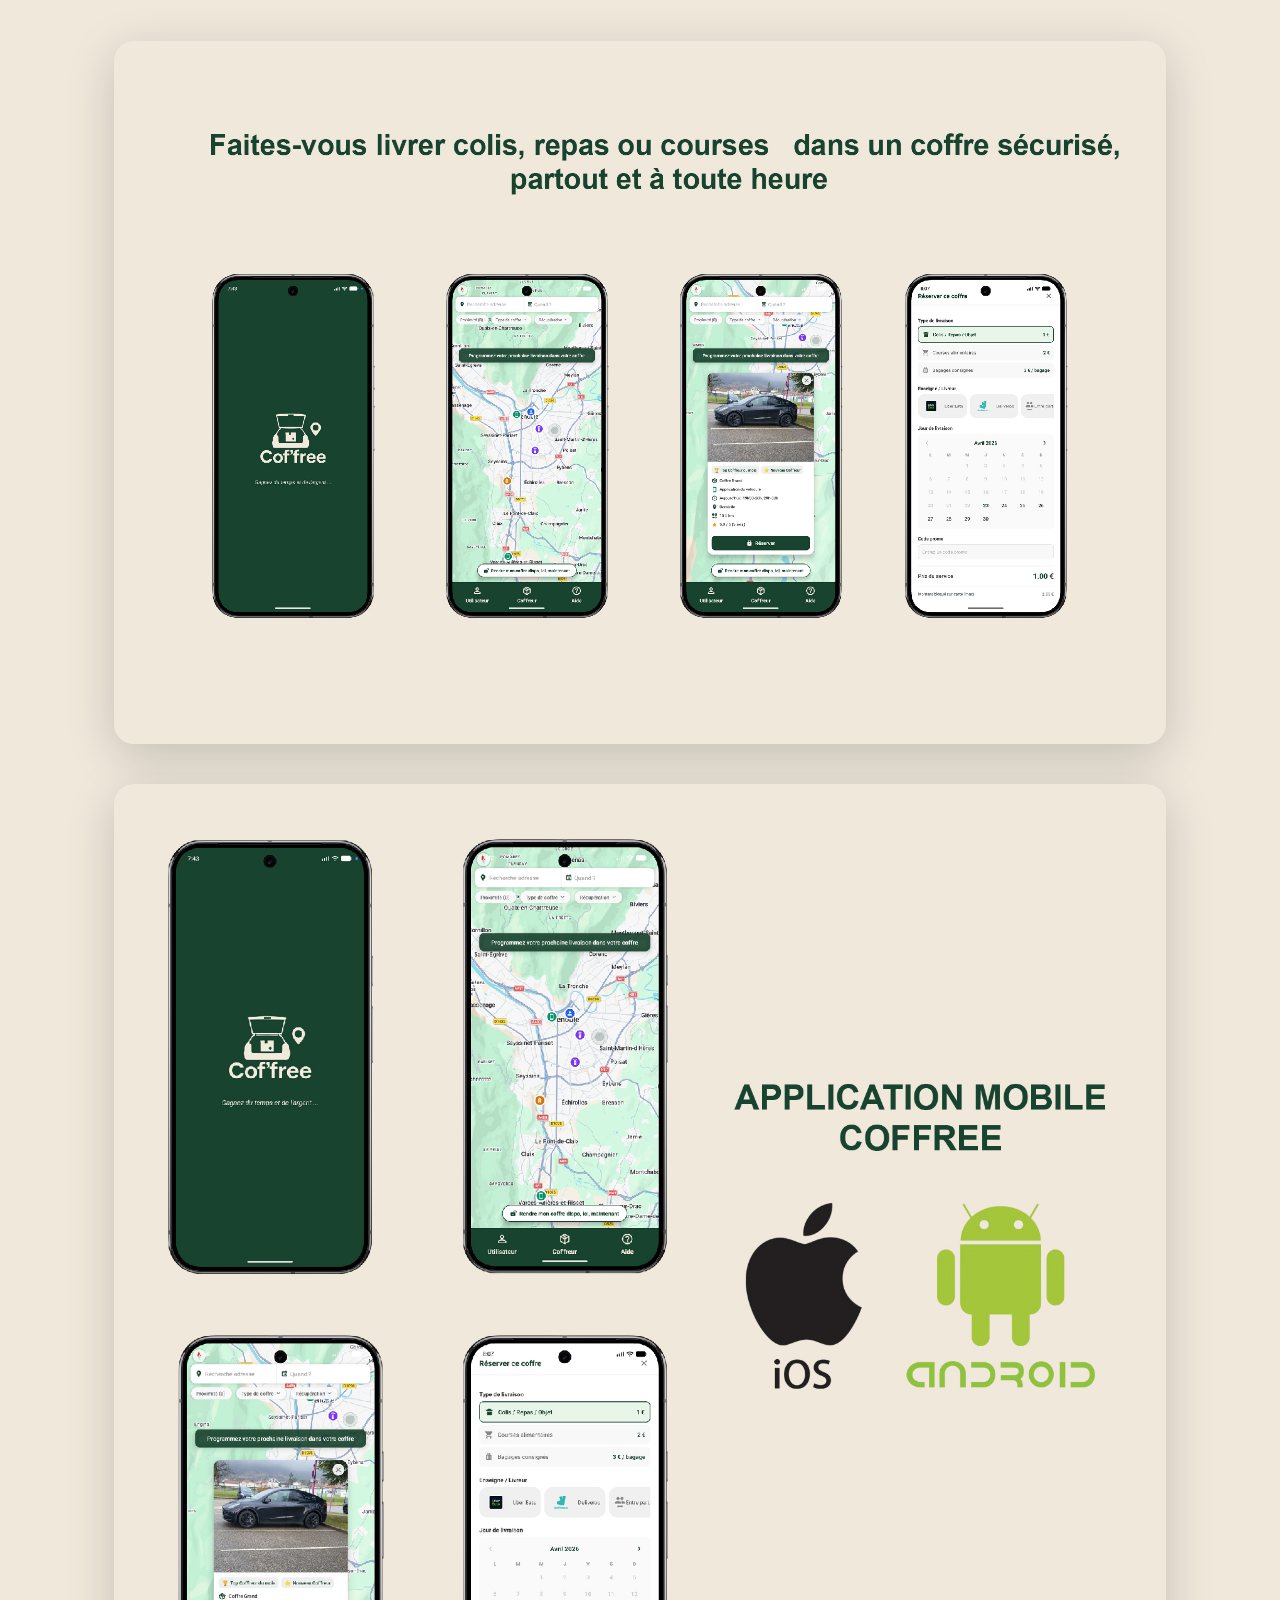
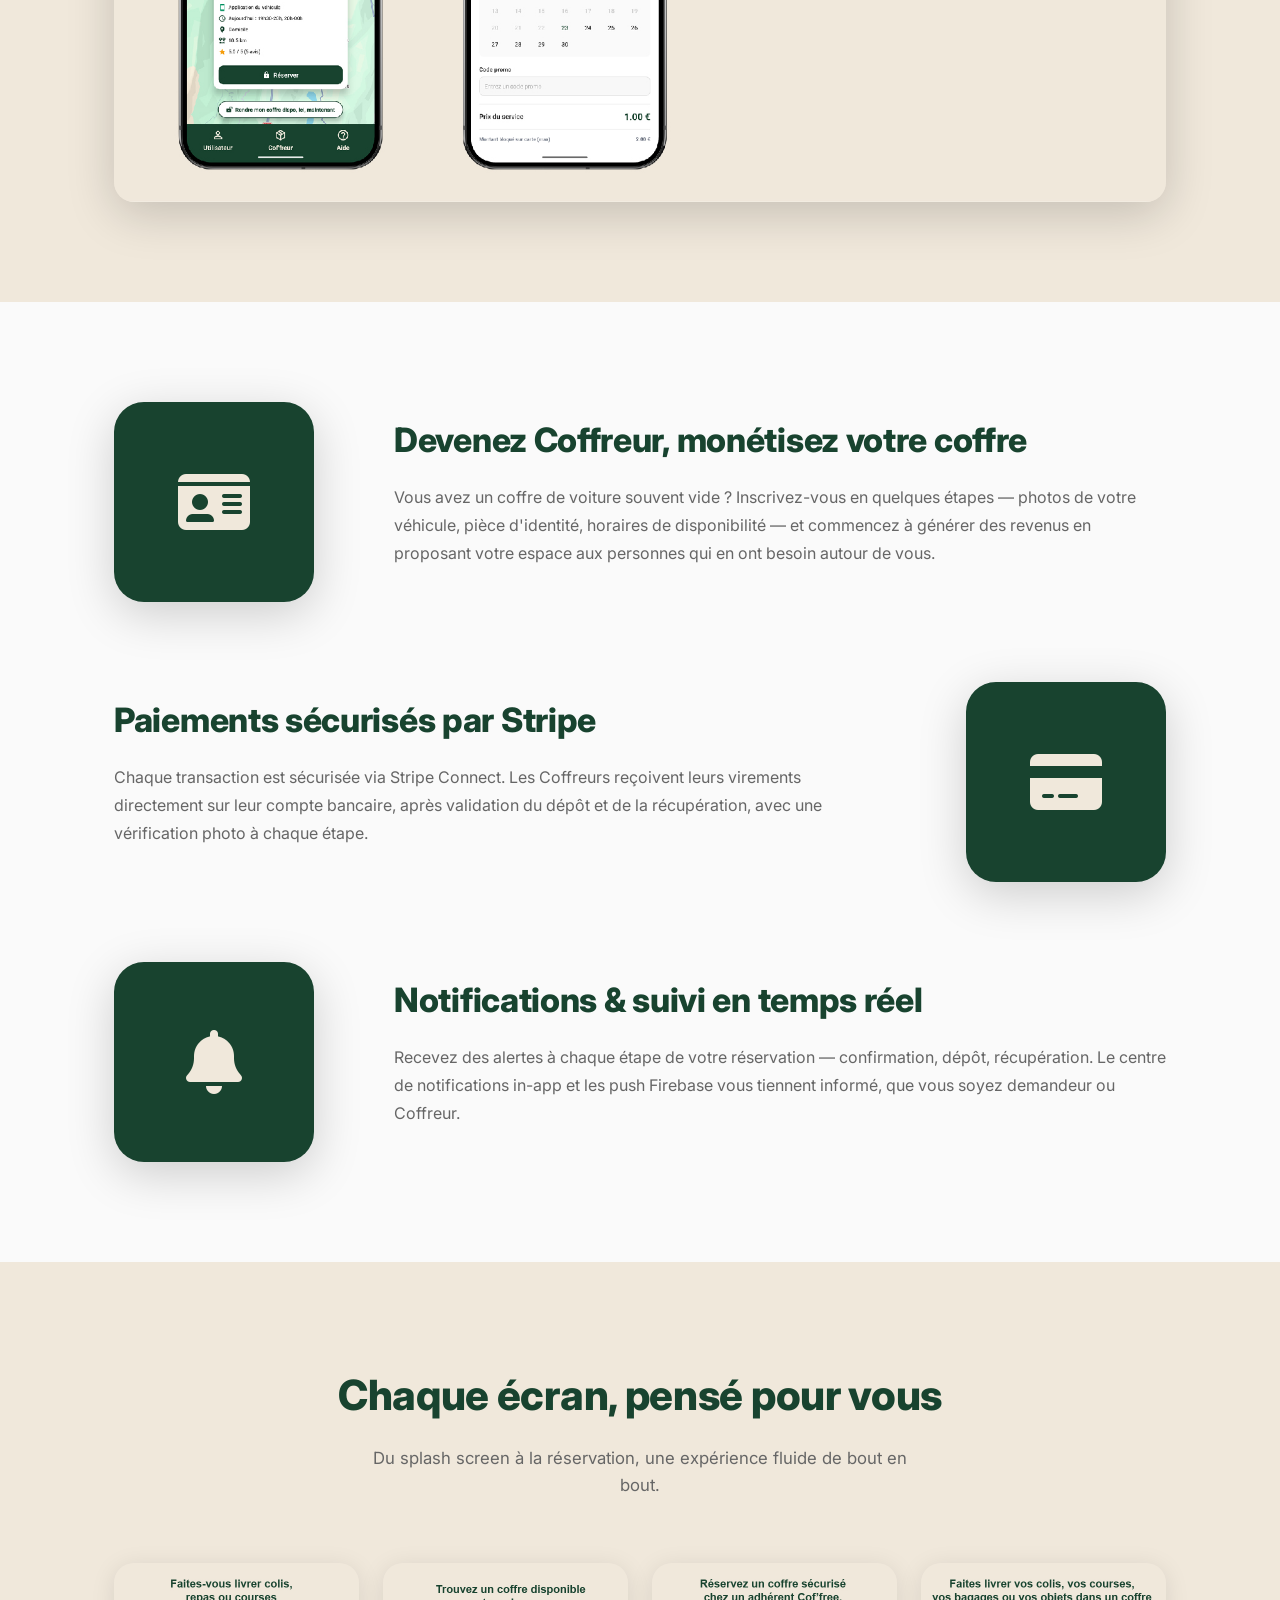
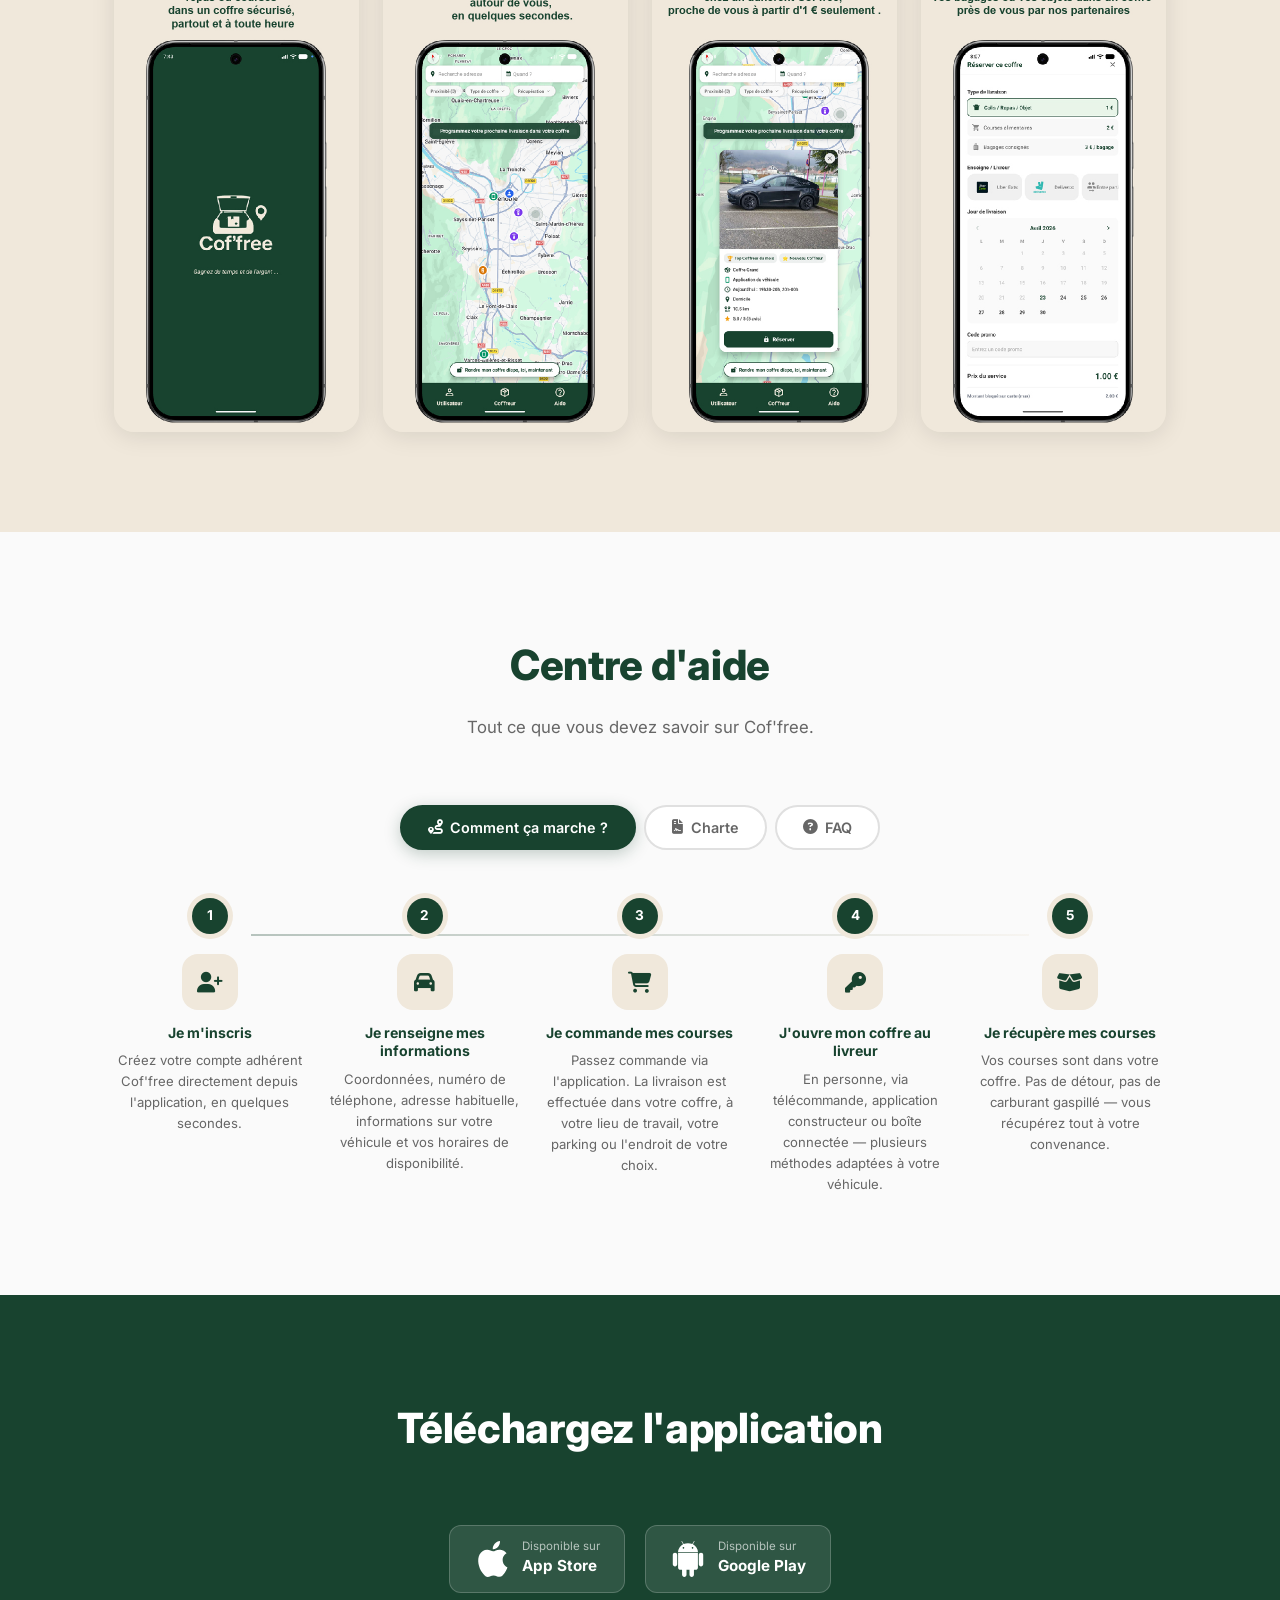
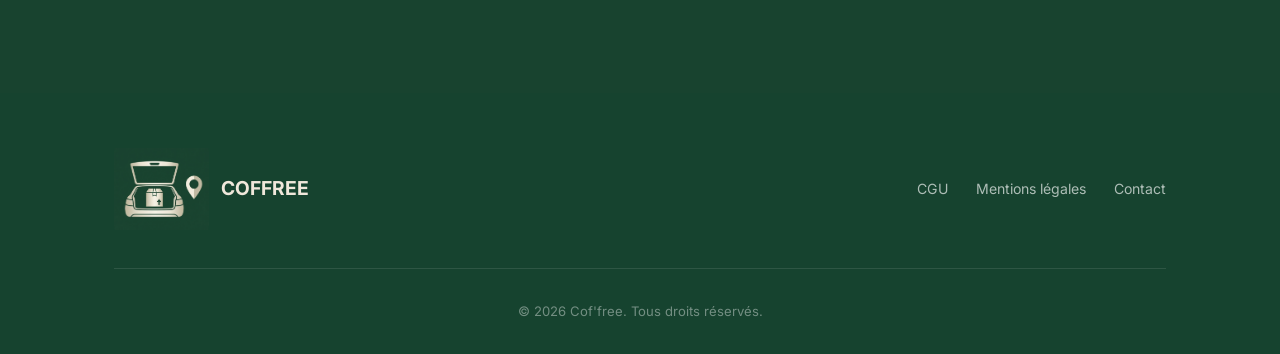
==== commit 69c719b2: "MODIFICATIONS : - Remplace le lien "Découvrir l'app" par un bouton pour ouvrir une vidéo promotionne" ====
--- a/index.html
+++ b/index.html
@@ -111,7 +111,7 @@
                 <h1>Votre coffre de voiture devient votre <span>point relais personnel.</span></h1>
                 <p class="banner-sub">Transformez votre coffre en point relais autonome : recevez toutes vos livraisons sans être présent… et gagnez un revenu passif en le partageant.</p>
                 <div class="banner-actions">
-                    <a href="#features" class="btn btn-outline">Découvrir l'app</a>
+                    <button class="btn btn-outline" onclick="document.getElementById('video-modal').style.display='flex'">Découvrir notre vidéo promotionnel</button>
                 </div>
             </div>
             <div class="banner-visual">
@@ -760,6 +760,13 @@
         </div>
     </div>
 
+    <!-- Modale vidéo promotionnelle -->
+    <div id="video-modal" style="display:none;position:fixed;inset:0;background:rgba(0,0,0,.85);z-index:9999;align-items:center;justify-content:center;" onclick="this.style.display='none'">
+        <video controls autoplay style="max-width:90vw;max-height:80vh;border-radius:12px;box-shadow:0 8px 40px rgba(0,0,0,.6)" onclick="event.stopPropagation()">
+            <source src="assets/vid%C3%A9os/video.mp4" type="video/mp4">
+        </video>
+    </div>
+
     <script src="assets/js/main.js"></script>
 </body>
 </html>
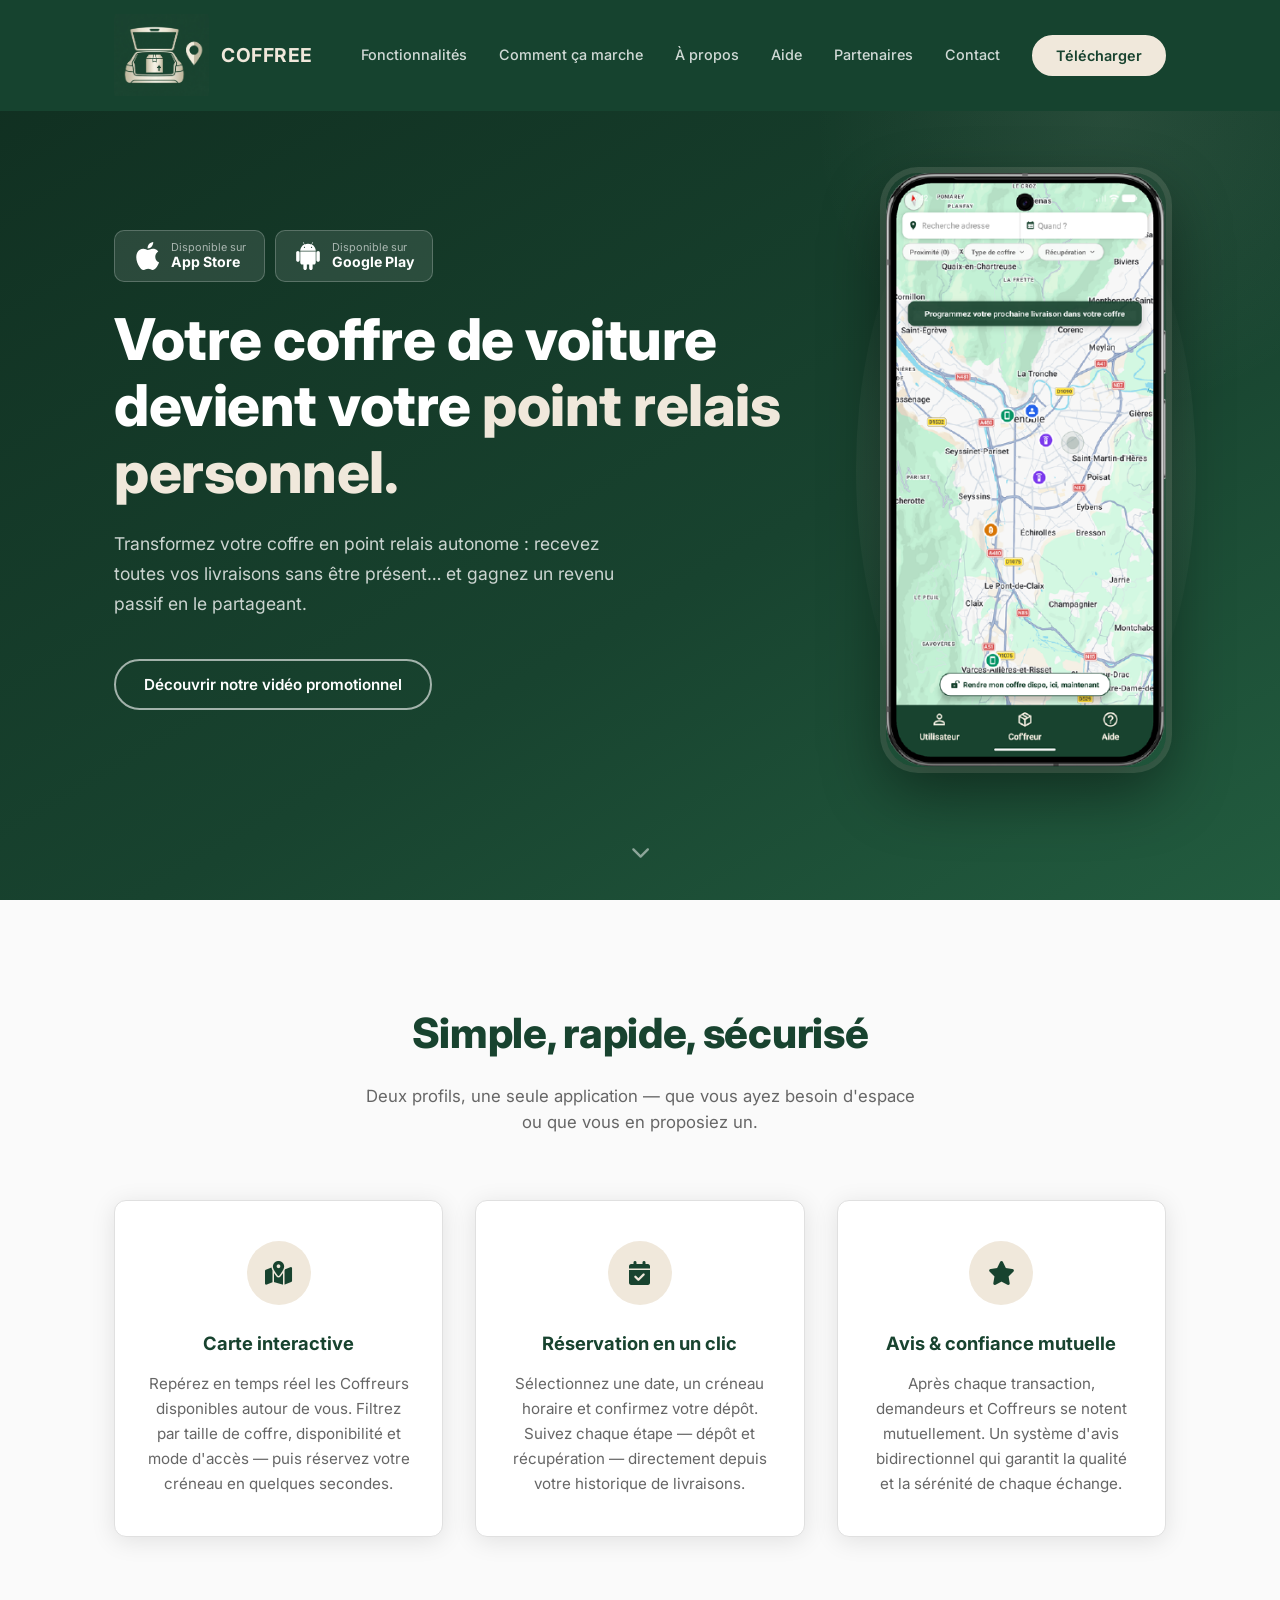
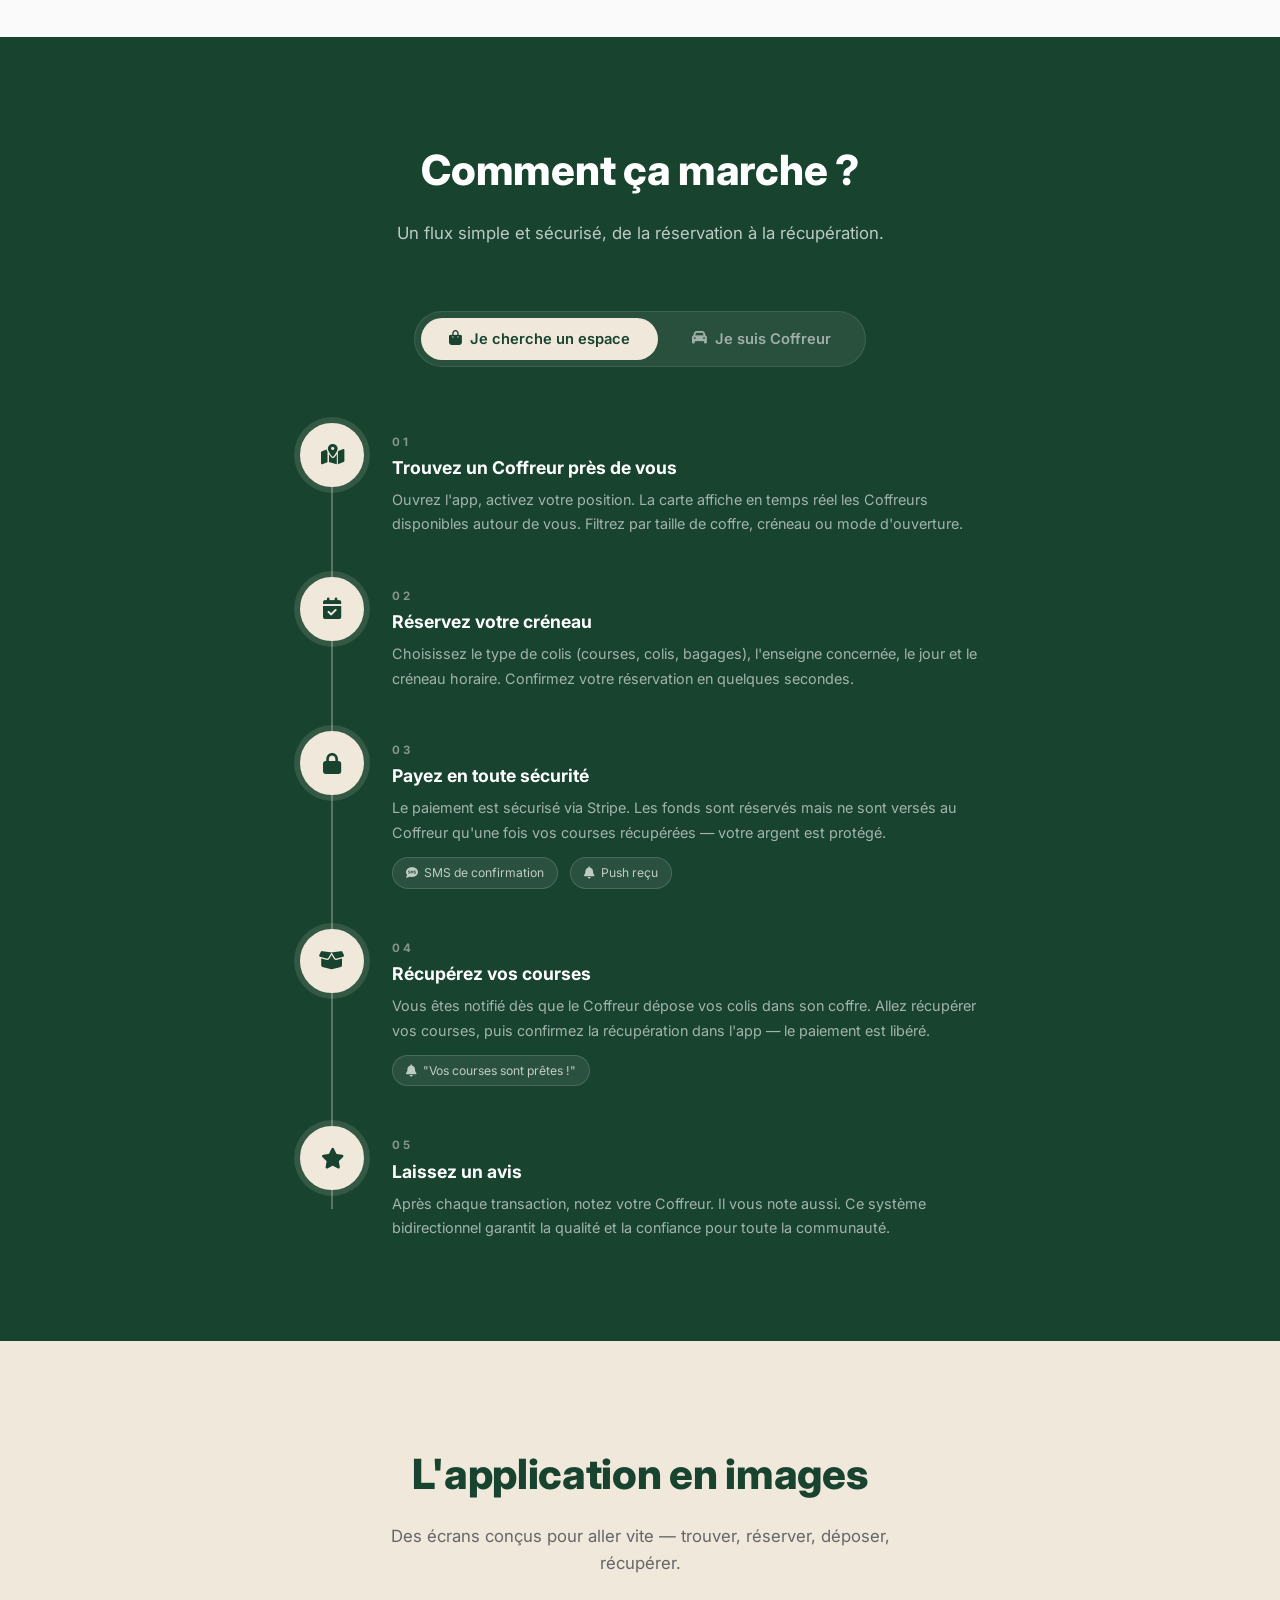
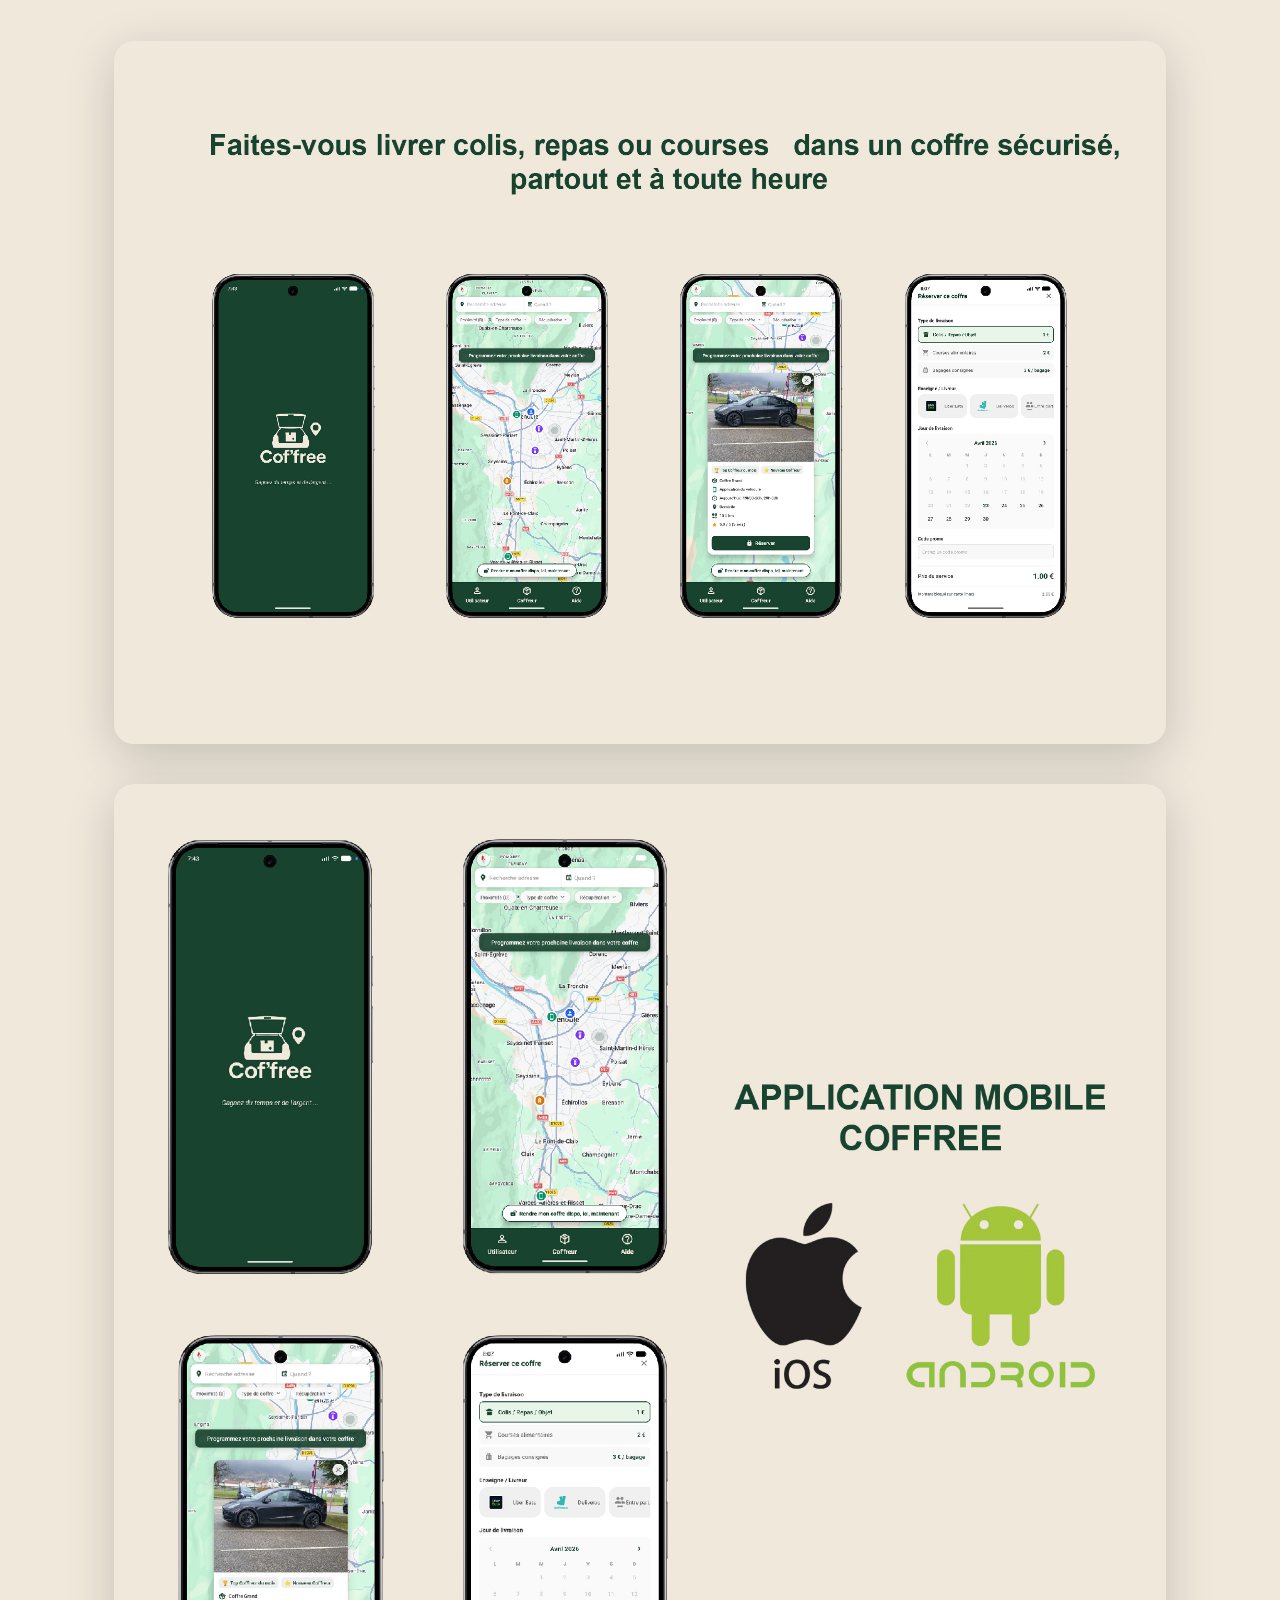
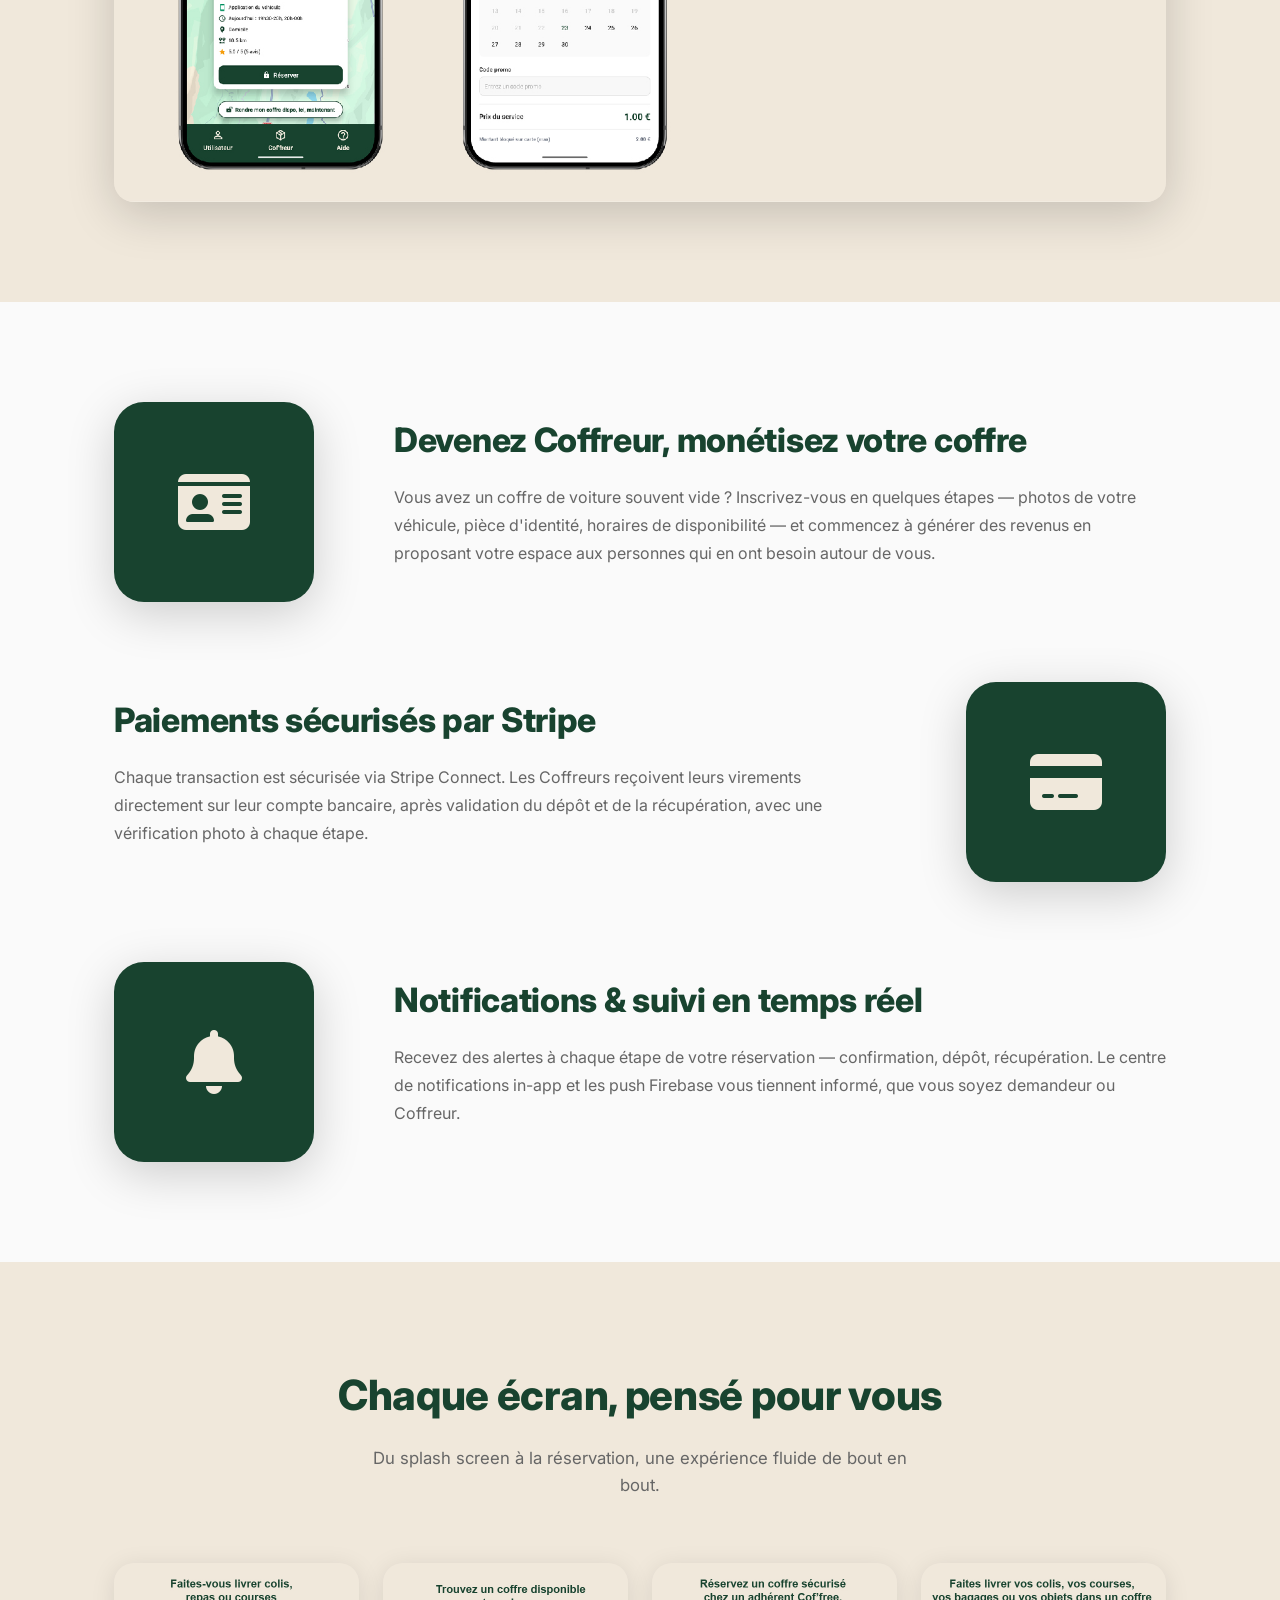
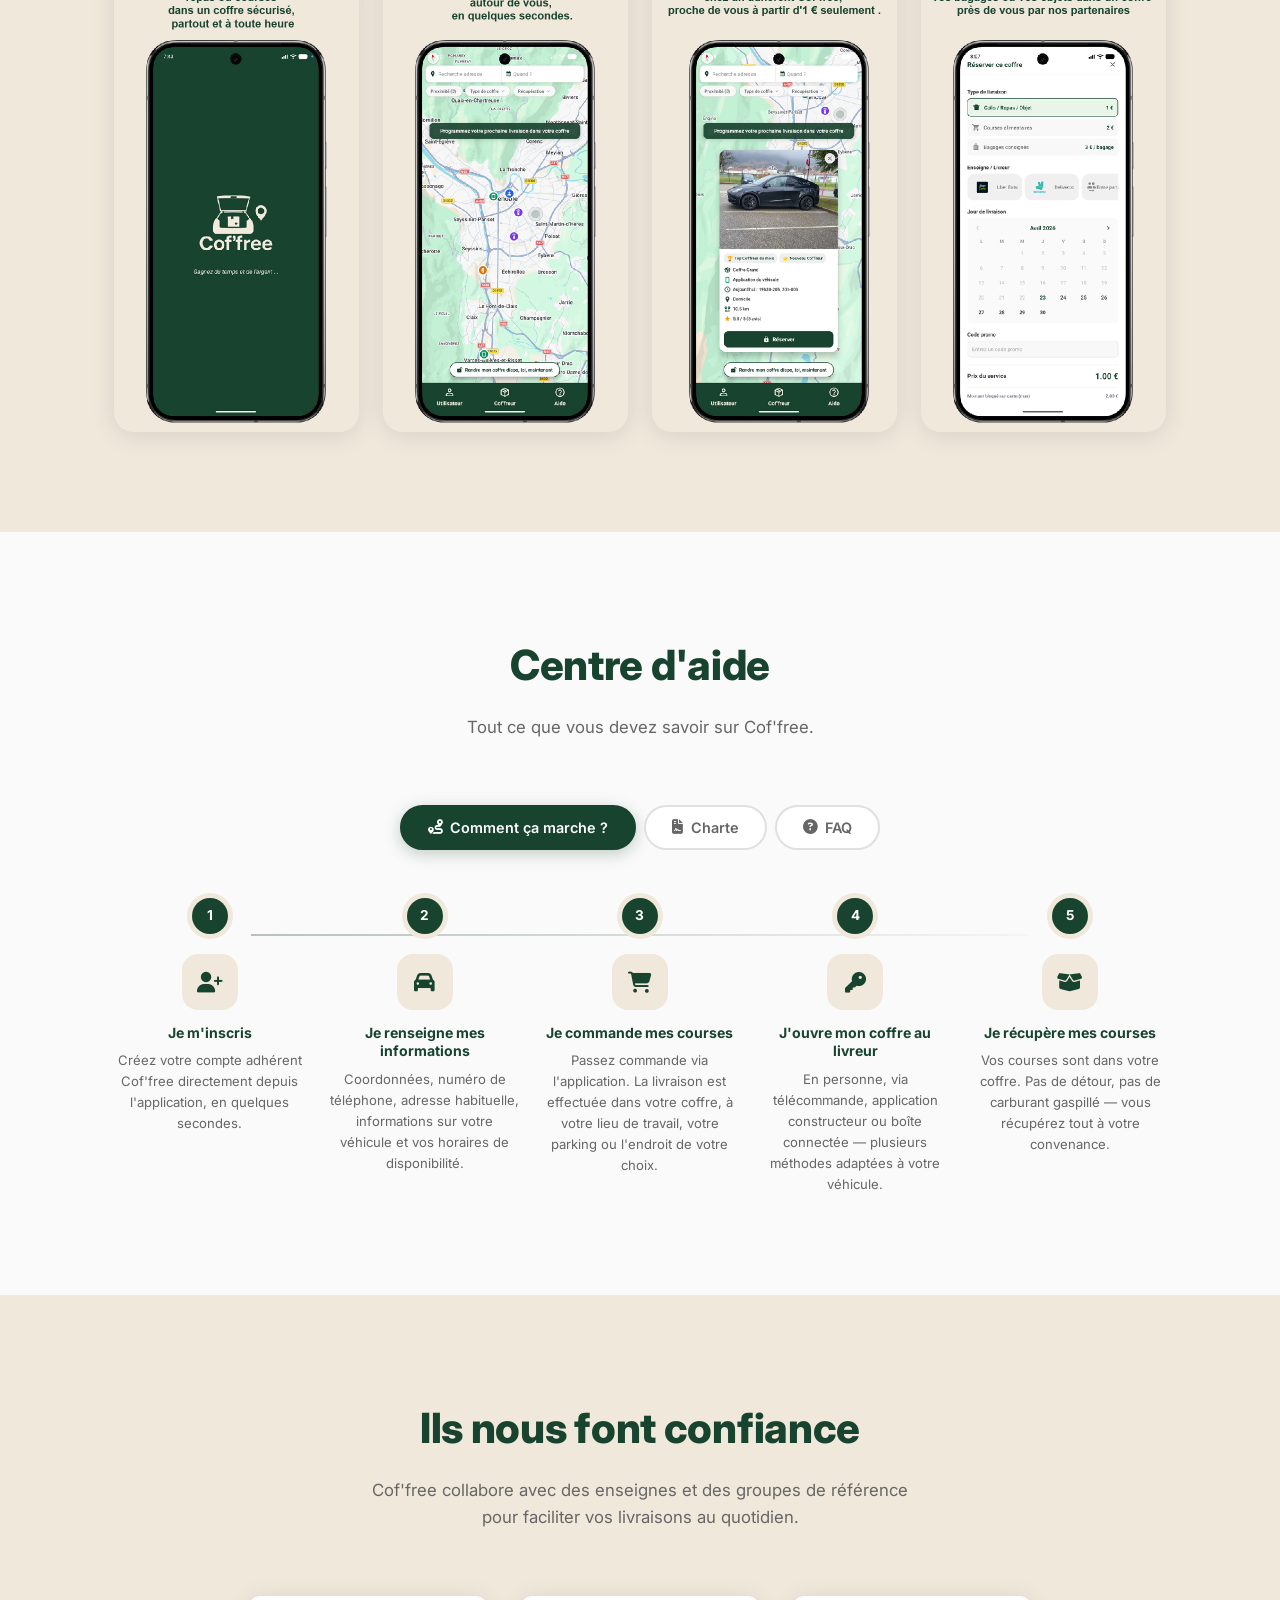
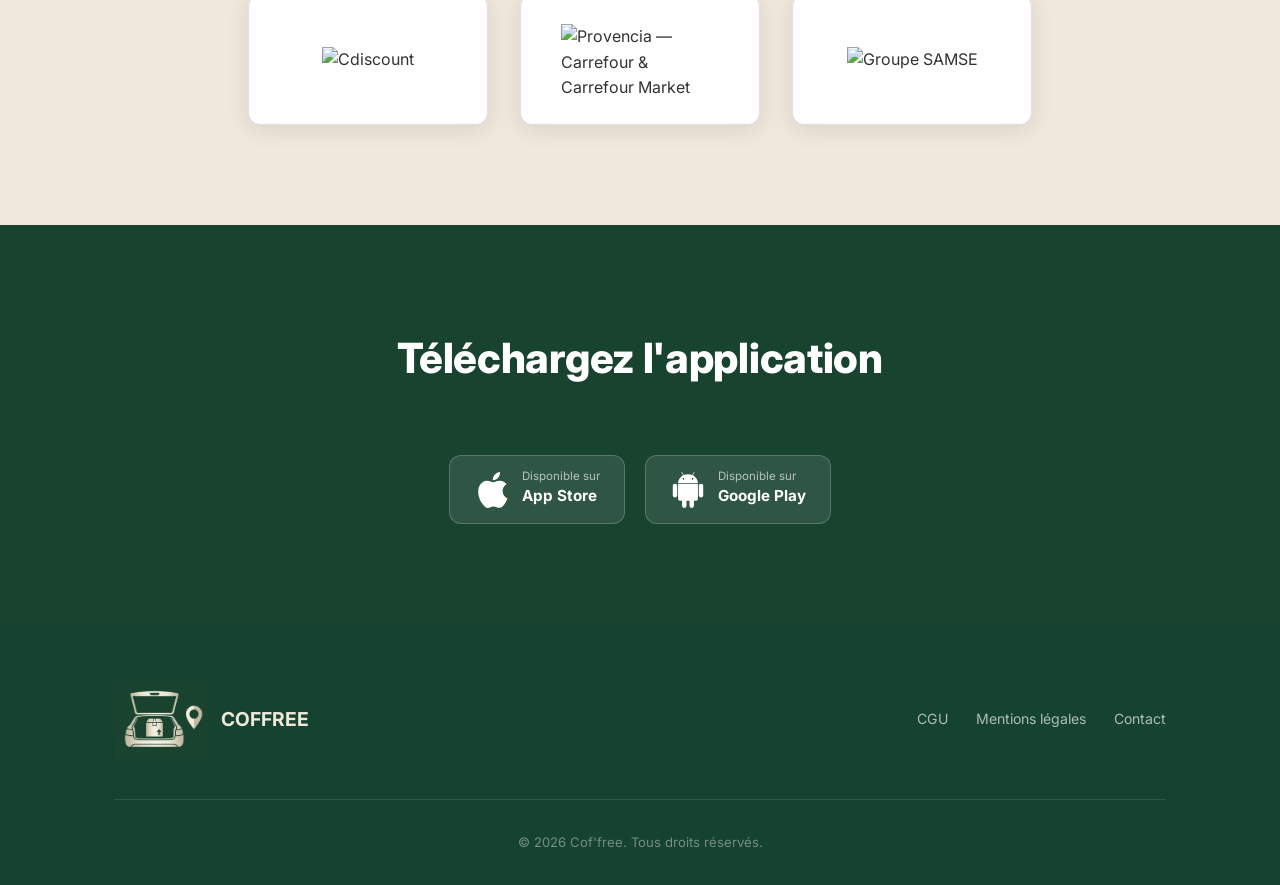
==== commit 325b1b96: "AJOUTS : - Ajoute le logo de Provencia dans le dossier partenaires. - Ajoute un fichier README.md po" ====
--- a/index.html
+++ b/index.html
@@ -77,6 +77,7 @@
                 <li><a href="#how-it-works">Comment ça marche</a></li>
                 <li><a href="#about">À propos</a></li>
                 <li><a href="#aide">Aide</a></li>
+                <li><a href="#partenaires">Partenaires</a></li>
                 <li><a href="#" data-modal="contact">Contact</a></li>
             </ul>
             <button id="btn-telecharger" class="btn btn-nav">Télécharger</button>
@@ -631,6 +632,27 @@
         </div>
     </section>
 
+    <!-- ===== PARTENAIRES ===== -->
+    <section id="partenaires" class="section section-beige">
+        <div class="container">
+            <header class="section-header">
+                <h2>Ils nous font confiance</h2>
+                <p>Cof'free collabore avec des enseignes et des groupes de référence pour faciliter vos livraisons au quotidien.</p>
+            </header>
+            <div class="partners-grid">
+                <figure class="partner-logo">
+                    <img src="assets/images/partenaires/cdiscount.png" alt="Cdiscount" loading="lazy">
+                </figure>
+                <figure class="partner-logo">
+                    <img src="assets/images/partenaires/provencia.png" alt="Provencia — Carrefour & Carrefour Market" loading="lazy">
+                </figure>
+                <figure class="partner-logo">
+                    <img src="assets/images/partenaires/groupe-samse.png" alt="Groupe SAMSE" loading="lazy">
+                </figure>
+            </div>
+        </div>
+    </section>
+
     <!-- ===== DOWNLOAD / INSCRIPTION CTA ===== -->
     <section id="download" class="section section-dark">
         <div class="container">
@@ -683,6 +705,7 @@
                 <a href="#how-it-works">Comment ça marche</a>
                 <a href="#about">À propos</a>
                 <a href="#aide">Aide</a>
+                <a href="#partenaires">Partenaires</a>
                 <a href="#" data-modal="contact">Contact</a>
                 <button id="btn-telecharger-mobile" class="navpanel-cta">Télécharger</button>
             </nav>
--- a/assets/css/style.css
+++ b/assets/css/style.css
@@ -539,6 +539,44 @@
 }
 
 /* =============================================
+   PARTENAIRES — GRILLE DE LOGOS
+   ============================================= */
+
+.partners-grid {
+    display: flex;
+    flex-wrap: wrap;
+    align-items: center;
+    justify-content: center;
+    gap: 32px;
+}
+
+.partner-logo {
+    background: var(--white);
+    border: 1px solid var(--border);
+    border-radius: var(--radius);
+    box-shadow: var(--shadow);
+    padding: 28px 40px;
+    margin: 0;
+    flex: 0 1 240px;
+    min-height: 130px;
+    display: flex;
+    align-items: center;
+    justify-content: center;
+    transition: transform var(--transition), box-shadow var(--transition);
+}
+.partner-logo:hover {
+    transform: translateY(-6px);
+    box-shadow: var(--shadow-lg);
+}
+.partner-logo img {
+    max-width: 100%;
+    max-height: 72px;
+    width: auto;
+    height: auto;
+    object-fit: contain;
+}
+
+/* =============================================
    HIGHLIGHTS — ALTERNANCE GAUCHE / DROITE
    ============================================= */
 
@@ -1600,6 +1638,16 @@
     .help-tab {
         justify-content: center;
     }
+
+    /* Partenaires : logos pleine largeur sur petit mobile */
+    .partners-grid {
+        gap: 18px;
+    }
+    .partner-logo {
+        flex-basis: 100%;
+        min-height: 110px;
+        padding: 24px 28px;
+    }
 }
 
 /* Contact modal : responsive tablette/mobile */
